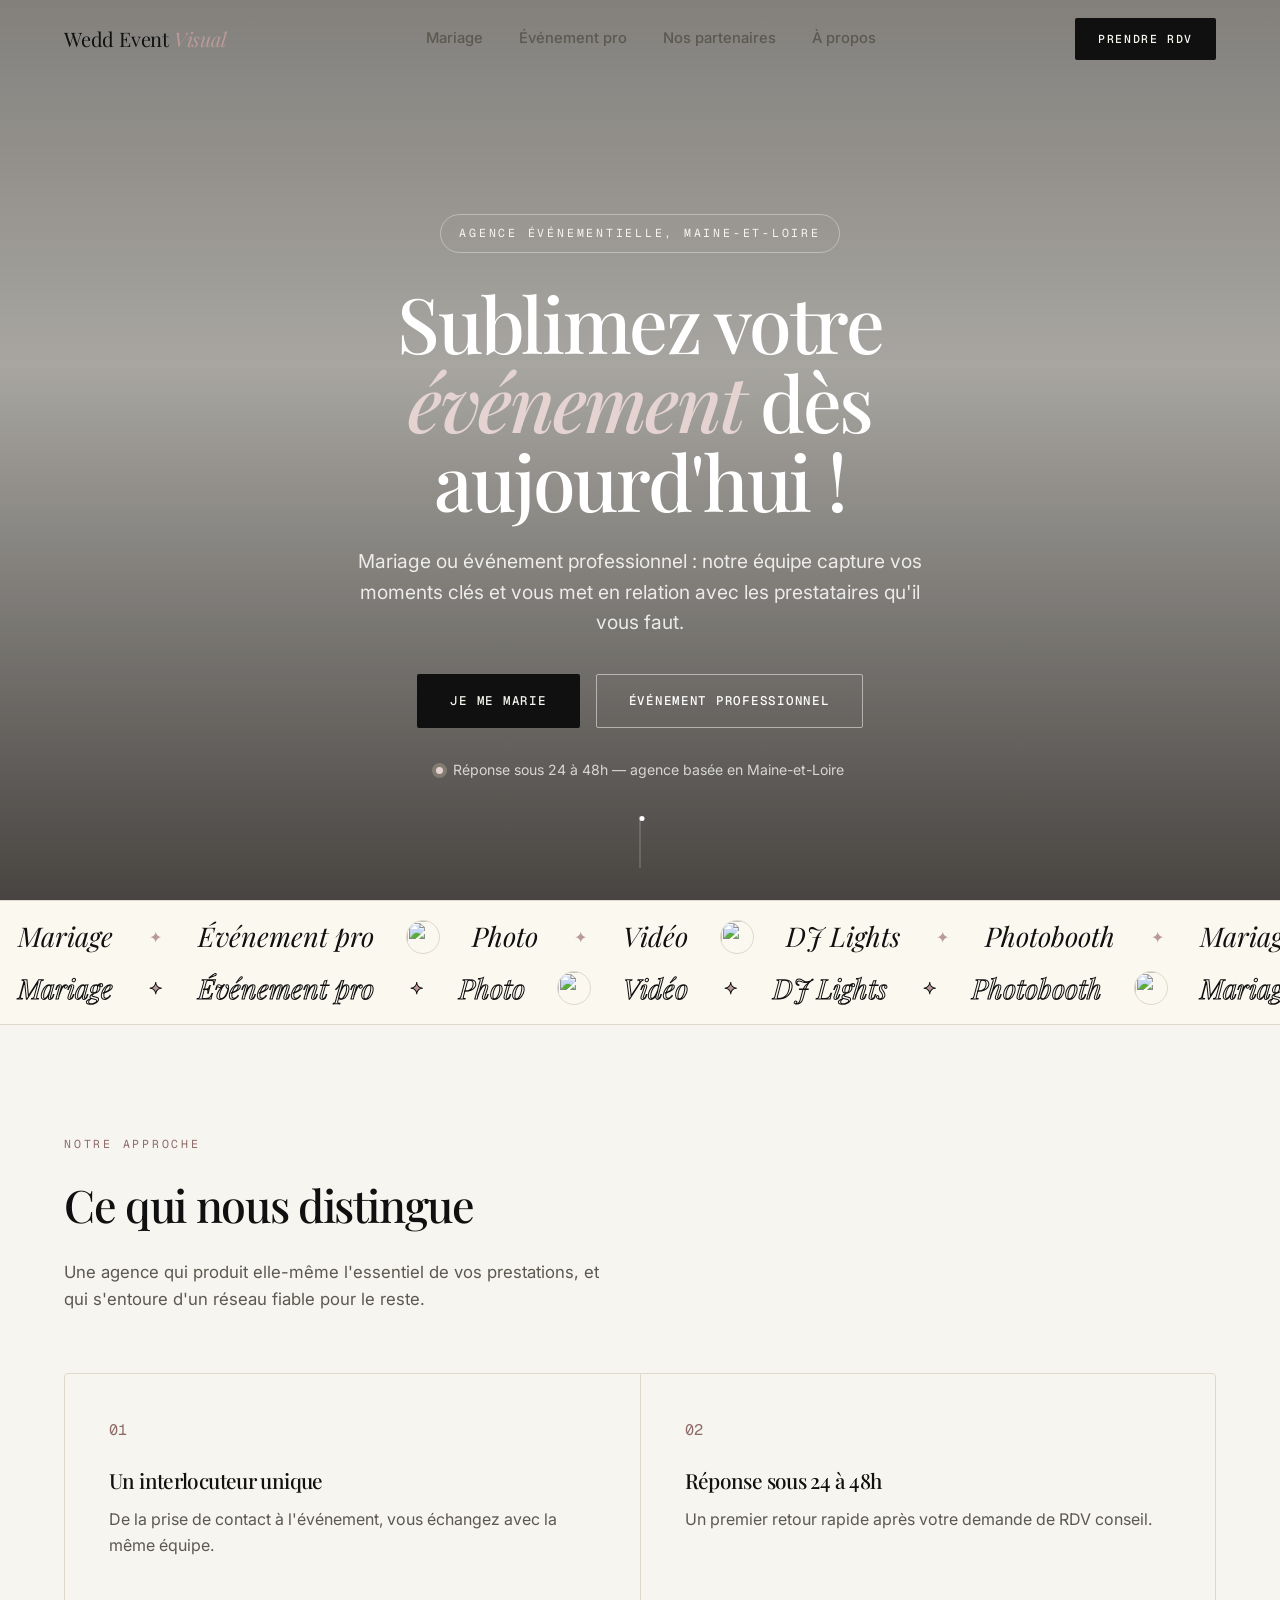
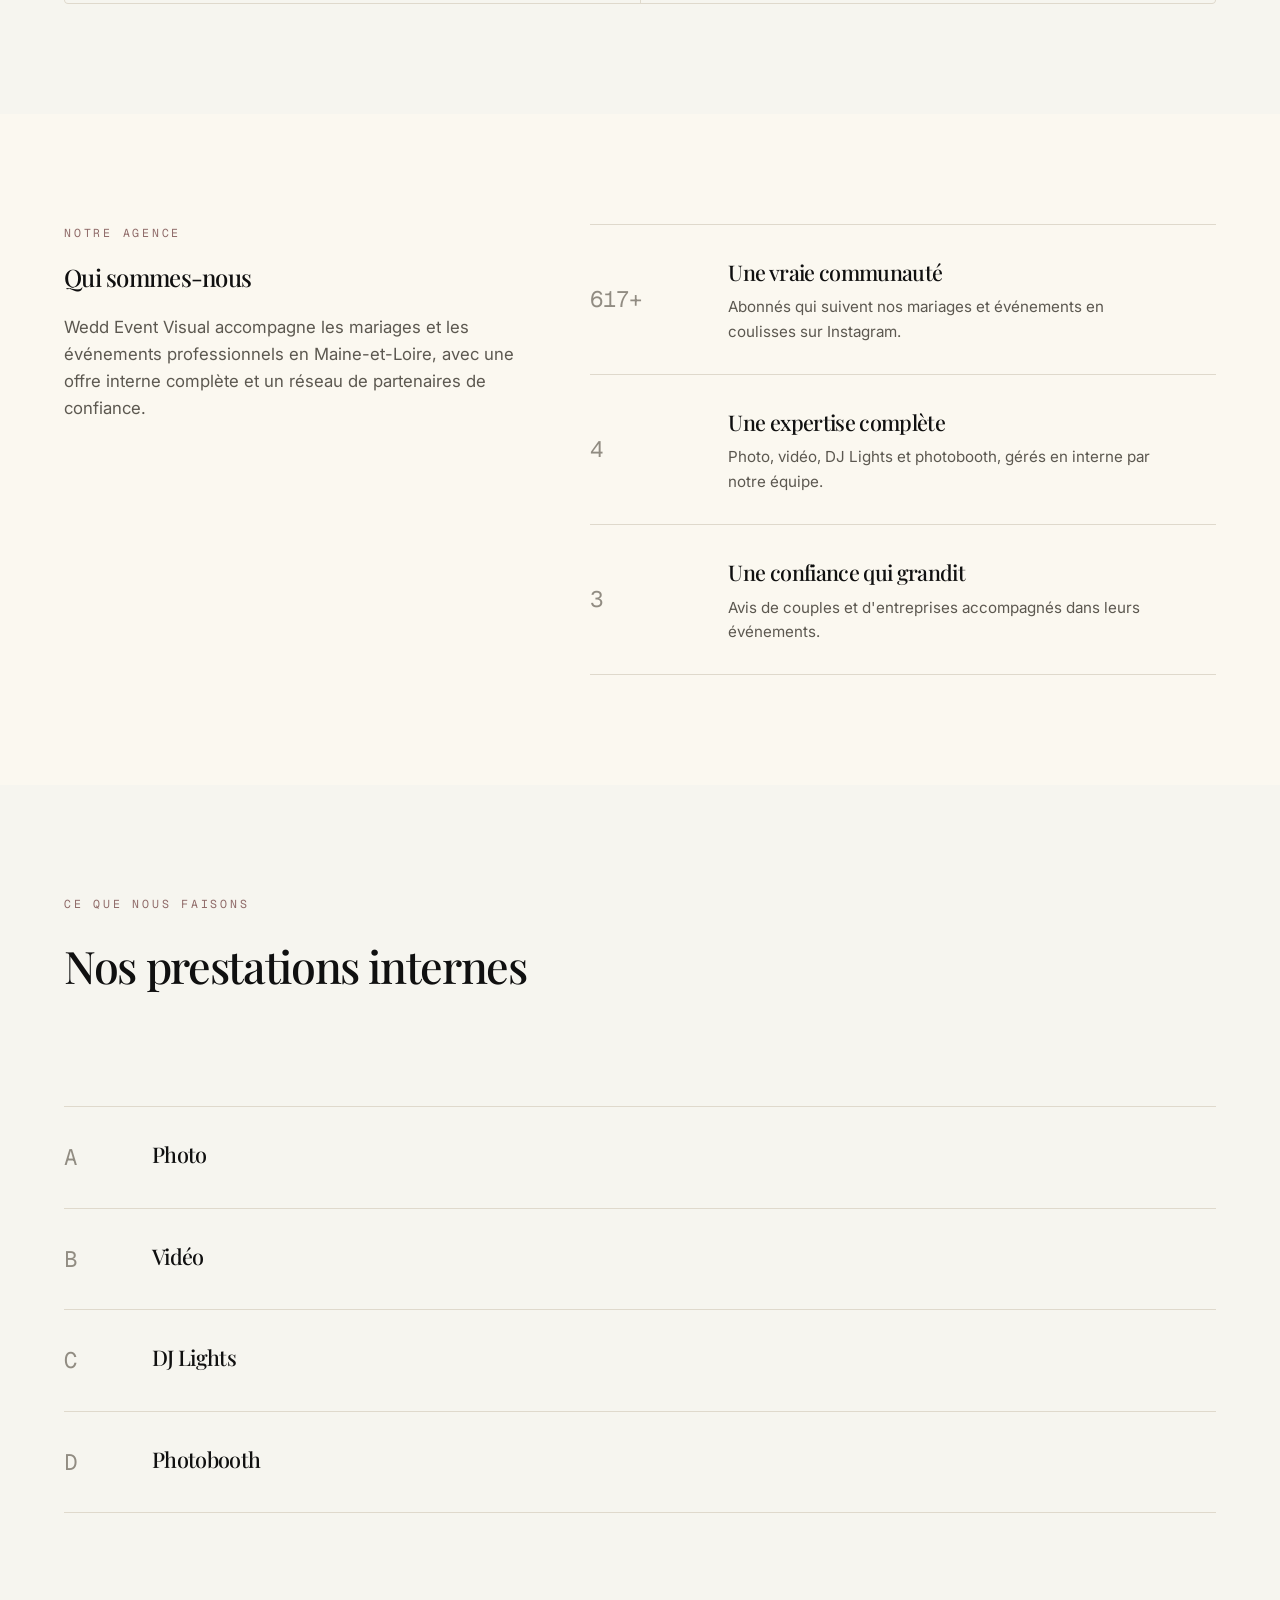
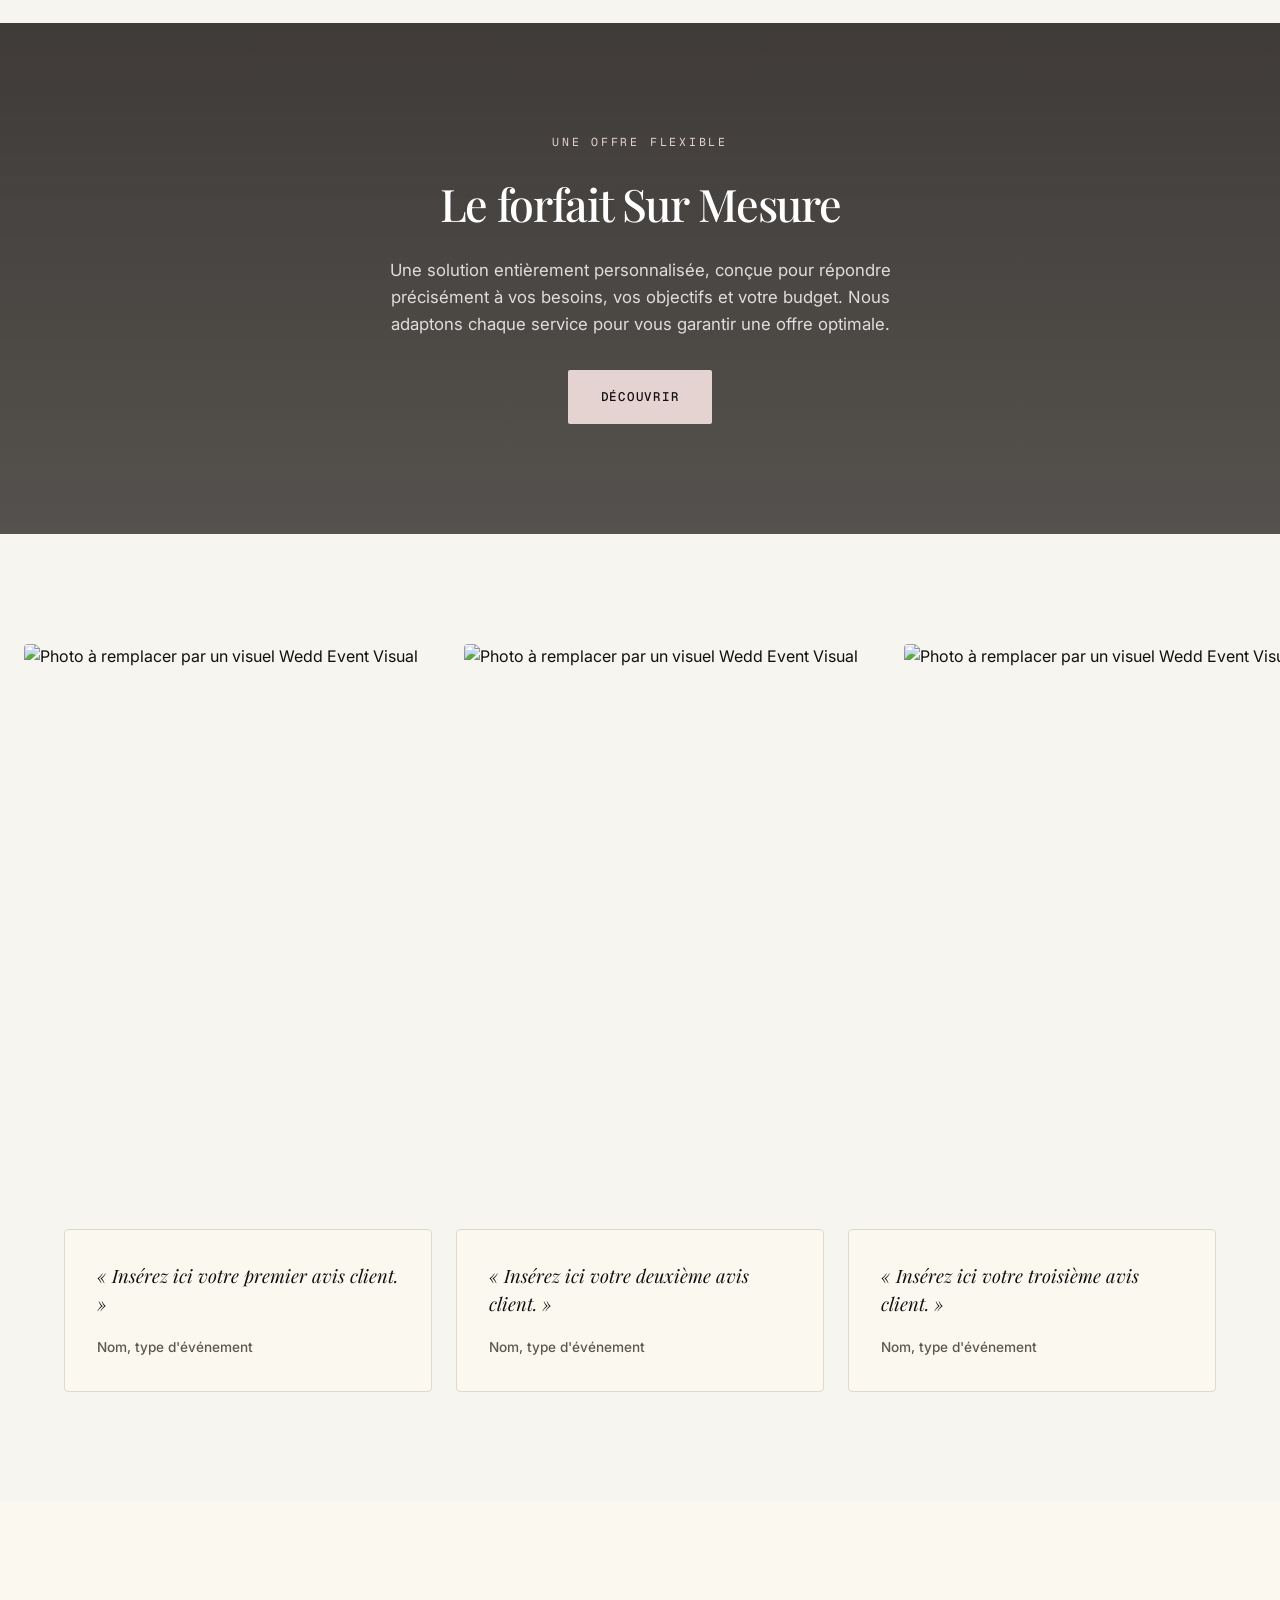
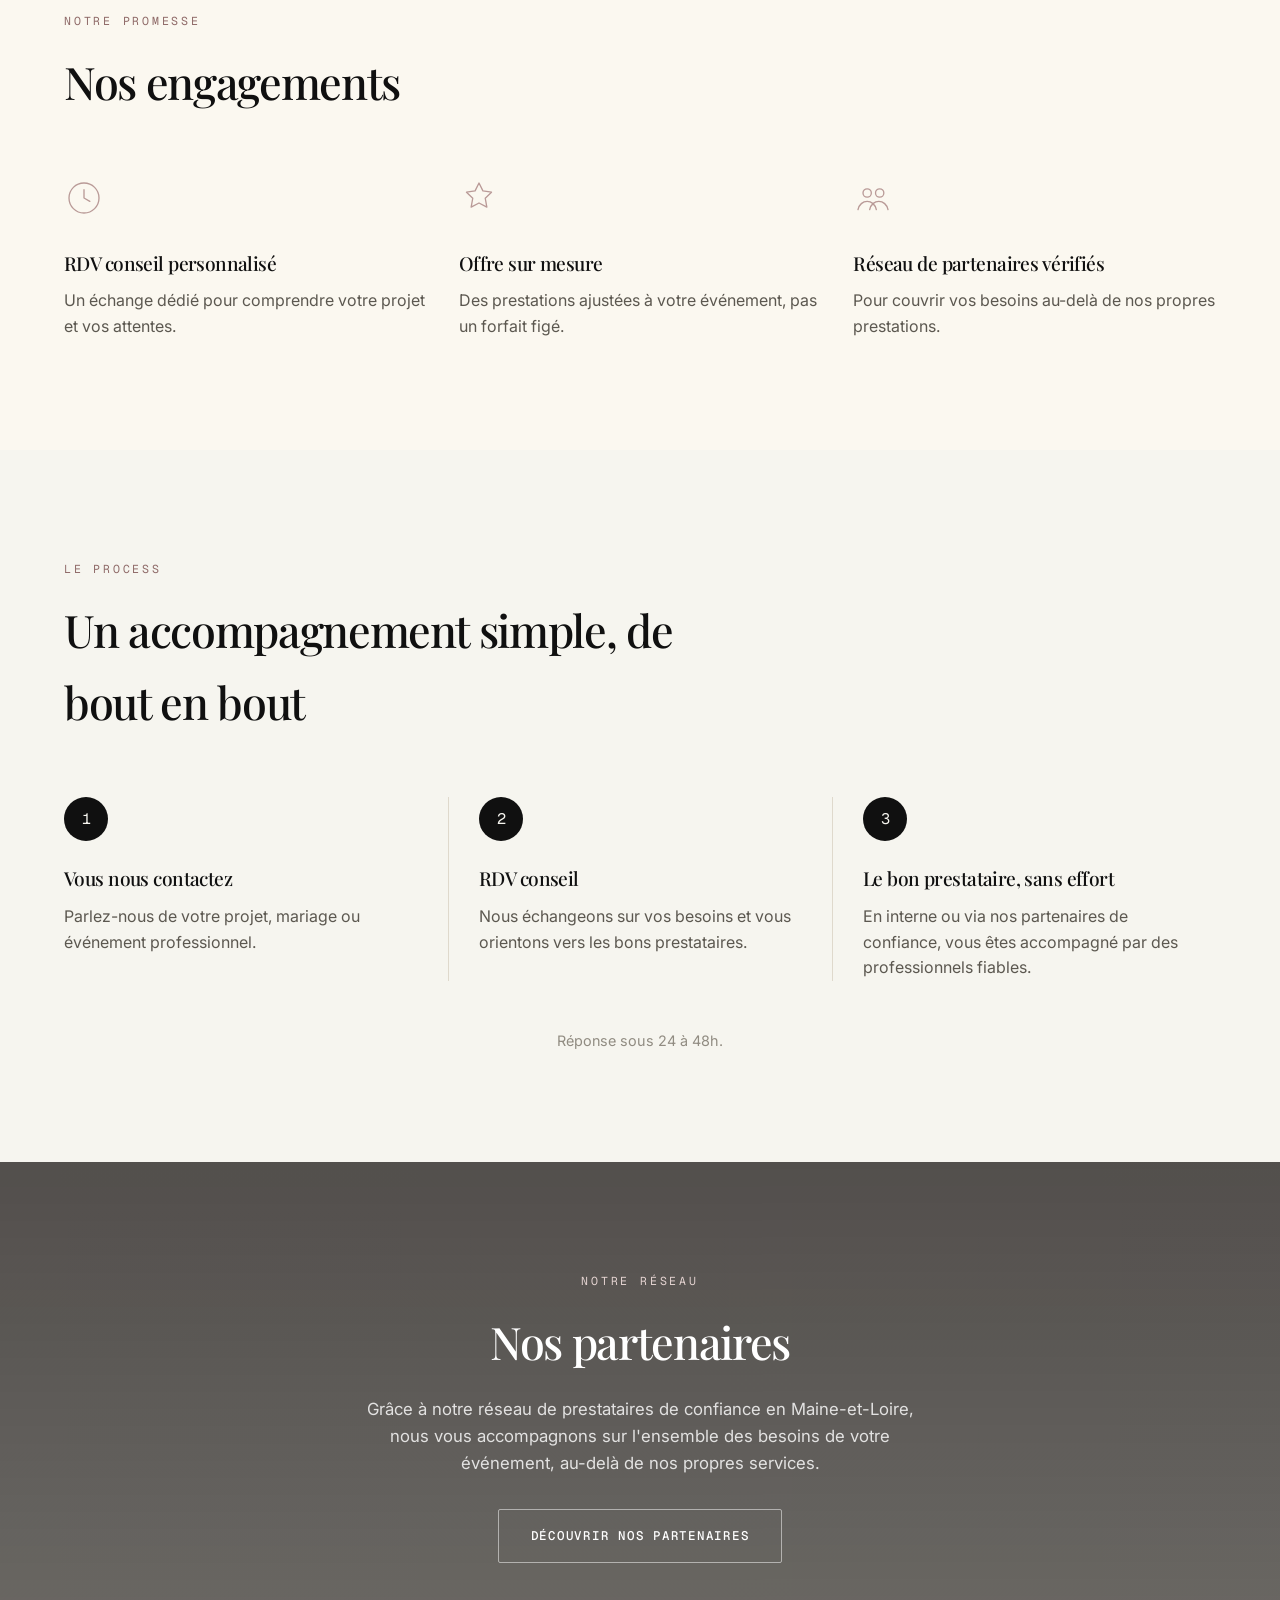
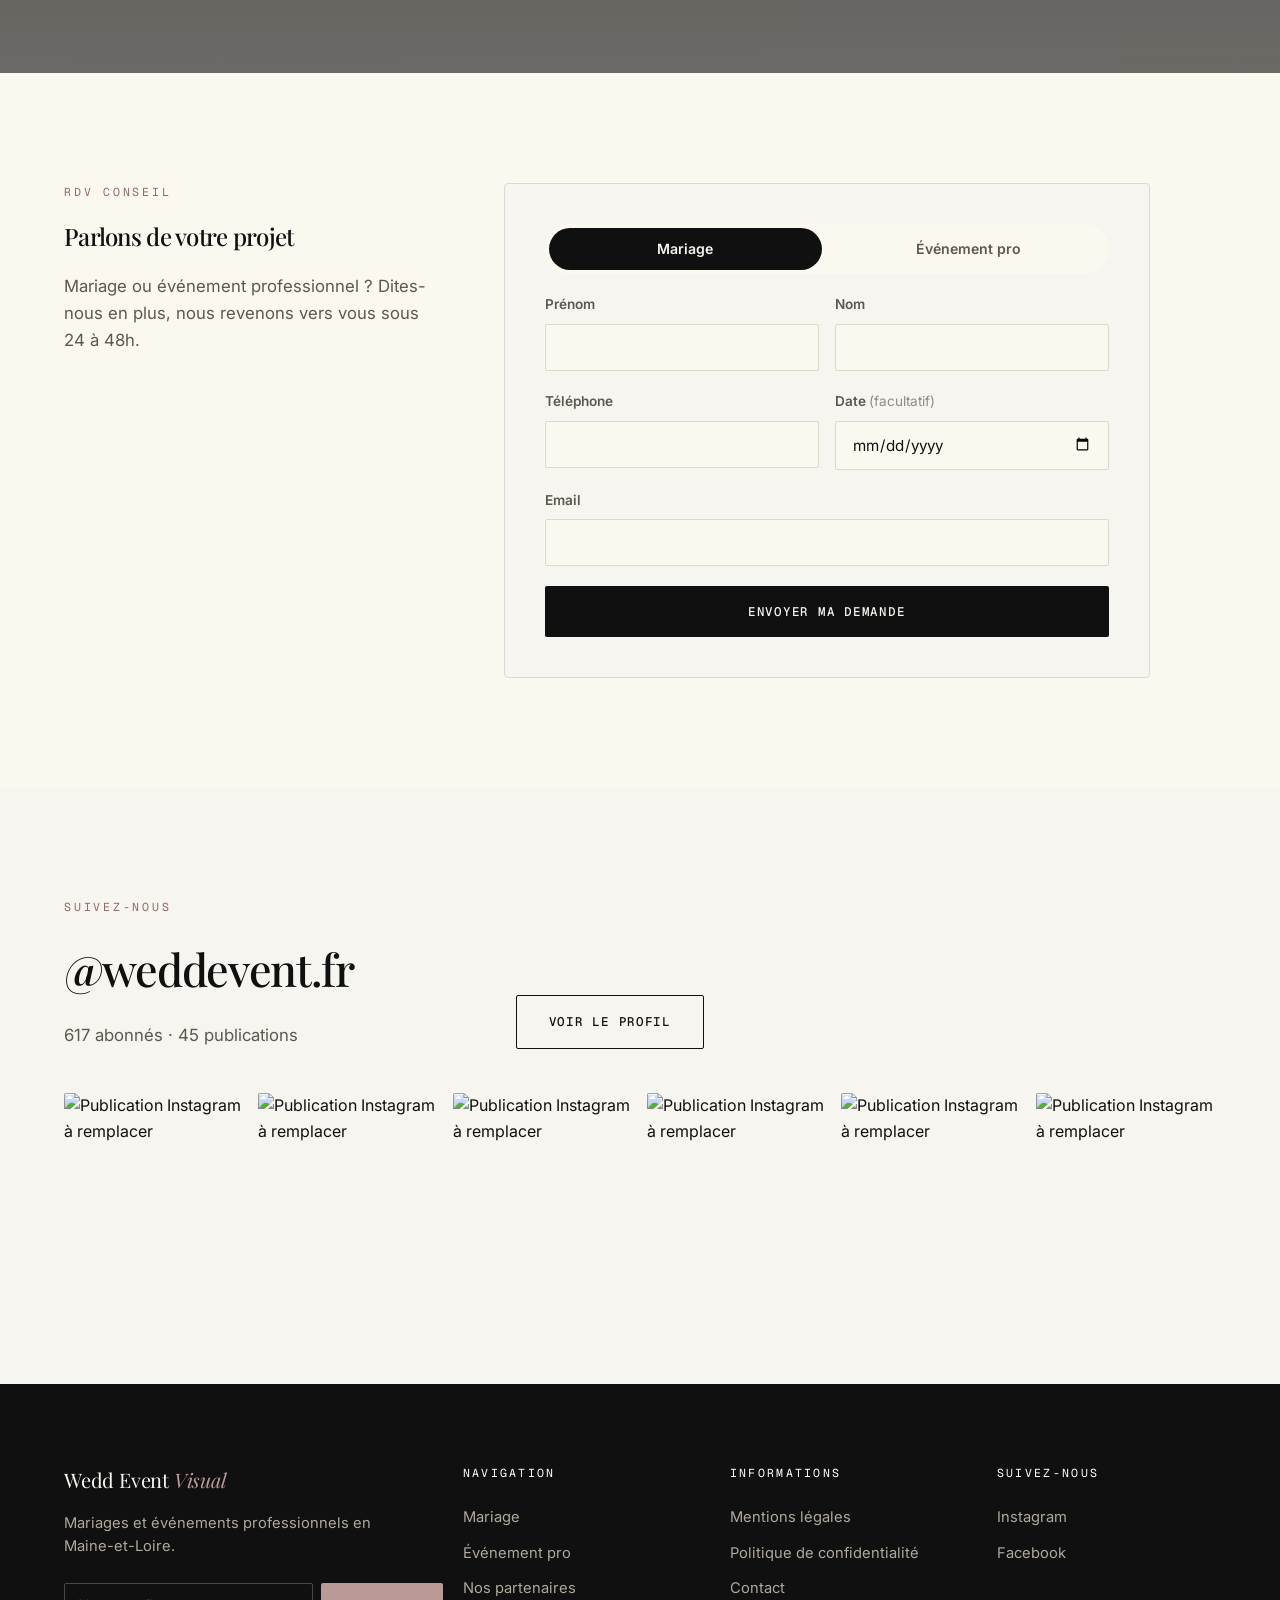
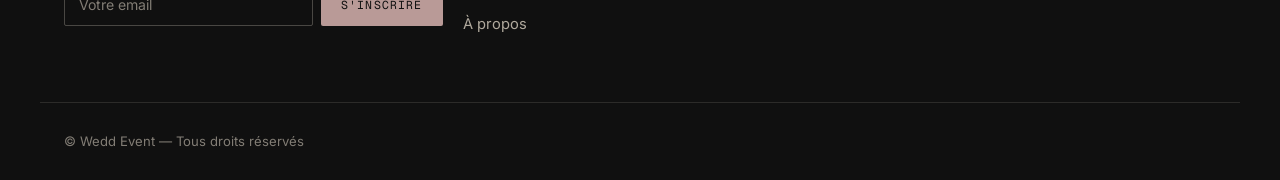
==== index.html @ 6cfb30db "Add homepage with all 14 sections and editorial wedding DA Build the full weddevent.fr homepage from" ====
<!DOCTYPE html>
<html lang="fr">
<head>
<meta charset="UTF-8">
<meta name="viewport" content="width=device-width, initial-scale=1.0">
<title>Wedd Event Visual — Agence événementielle en Maine-et-Loire</title>
<meta name="description" content="Wedd Event Visual accompagne vos mariages et événements professionnels en Maine-et-Loire : photo, vidéo, DJ Lights, photobooth et un réseau de partenaires de confiance.">
<link rel="icon" href="data:image/svg+xml,<svg xmlns=%22http://www.w3.org/2000/svg%22 viewBox=%220 0 100 100%22><text y=%22.9em%22 font-size=%2290%22>💍</text></svg>">
<link rel="preconnect" href="https://fonts.googleapis.com">
<link rel="preconnect" href="https://fonts.gstatic.com" crossorigin>
<link href="https://fonts.googleapis.com/css2?family=Playfair+Display:ital,wght@0,400;0,500;0,600;1,400;1,500&family=Geist+Mono:wght@400;500&family=Inter:wght@400;500;600;700&display=swap" rel="stylesheet">
<link rel="stylesheet" href="css/style.css">
</head>
<body>

<a class="skip-link" href="#main">Aller au contenu</a>

<!-- ============ HEADER ============ -->
<header class="site-header" id="site-header">
  <div class="container header-inner">
    <a href="#" class="logo">Wedd&nbsp;Event <span>Visual</span></a>

    <nav class="main-nav" id="main-nav" aria-label="Navigation principale">
      <a href="#prestations">Mariage</a>
      <a href="#forfait">Événement pro</a>
      <a href="#partenaires">Nos partenaires</a>
      <a href="#qui-sommes-nous">À propos</a>
    </nav>

    <div class="header-actions">
      <a href="#contact" class="btn btn-primary btn-sm">Prendre RDV</a>
      <button class="nav-toggle" id="nav-toggle" aria-label="Ouvrir le menu" aria-expanded="false" aria-controls="main-nav">
        <span></span><span></span><span></span>
      </button>
    </div>
  </div>
</header>

<main id="main">

  <!-- ============ HERO ============ -->
  <section class="hero" id="hero">
    <div class="hero-media" id="hero-media" aria-hidden="true">
      <img src="https://images.unsplash.com/photo-1519225421980-715cb0215aed?q=80&w=1920&auto=format&fit=crop" alt="" id="hero-img">
      <div class="hero-scrim"></div>
    </div>

    <div class="container hero-inner">
      <p class="kicker reveal" data-reveal>Agence événementielle, Maine-et-Loire</p>
      <h1 class="hero-title reveal" data-reveal data-reveal-delay="1">
        Sublimez votre <em>événement</em> dès aujourd'hui&nbsp;!
      </h1>
      <p class="hero-text reveal" data-reveal data-reveal-delay="2">
        Mariage ou événement professionnel&nbsp;: notre équipe capture vos moments clés et vous met en relation avec les prestataires qu'il vous faut.
      </p>

      <div class="hero-ctas reveal" data-reveal data-reveal-delay="3">
        <a href="#contact" class="btn btn-primary">Je me marie</a>
        <a href="#contact" class="btn btn-outline btn-light">Événement professionnel</a>
      </div>

      <p class="reassurance reveal" data-reveal data-reveal-delay="4">
        <span class="dot" aria-hidden="true"></span>
        Réponse sous 24 à 48h — agence basée en Maine-et-Loire
      </p>
    </div>

    <div class="hero-scroll" aria-hidden="true"><span></span></div>
  </section>

  <!-- ============ BANDEAU DÉFILANT ============ -->
  <section class="marquee-band" aria-label="Nos domaines d'expertise">
    <div class="marquee-track marquee-track-1">
      <div class="marquee-group">
        <span>Mariage</span><span class="sep">✦</span>
        <span>Événement pro</span><img class="chip" src="https://images.unsplash.com/photo-1519741497674-611481863552?q=60&w=160&auto=format&fit=crop" alt="">
        <span>Photo</span><span class="sep">✦</span>
        <span>Vidéo</span><img class="chip" src="https://images.unsplash.com/photo-1583939003579-730e3918a45a?q=60&w=160&auto=format&fit=crop" alt="">
        <span>DJ Lights</span><span class="sep">✦</span>
        <span>Photobooth</span><span class="sep">✦</span>
      </div>
      <div class="marquee-group" aria-hidden="true">
        <span>Mariage</span><span class="sep">✦</span>
        <span>Événement pro</span><img class="chip" src="https://images.unsplash.com/photo-1519741497674-611481863552?q=60&w=160&auto=format&fit=crop" alt="">
        <span>Photo</span><span class="sep">✦</span>
        <span>Vidéo</span><img class="chip" src="https://images.unsplash.com/photo-1583939003579-730e3918a45a?q=60&w=160&auto=format&fit=crop" alt="">
        <span>DJ Lights</span><span class="sep">✦</span>
        <span>Photobooth</span><span class="sep">✦</span>
      </div>
    </div>
    <div class="marquee-track marquee-track-2">
      <div class="marquee-group marquee-outline">
        <span>Mariage</span><span class="sep">✦</span>
        <span>Événement pro</span><span class="sep">✦</span>
        <span>Photo</span><img class="chip" src="https://images.unsplash.com/photo-1520854221256-17451cc331bf?q=60&w=160&auto=format&fit=crop" alt="">
        <span>Vidéo</span><span class="sep">✦</span>
        <span>DJ Lights</span><span class="sep">✦</span>
        <span>Photobooth</span><img class="chip" src="https://images.unsplash.com/photo-1470225620780-dba8ba36b745?q=60&w=160&auto=format&fit=crop" alt="">
      </div>
      <div class="marquee-group marquee-outline" aria-hidden="true">
        <span>Mariage</span><span class="sep">✦</span>
        <span>Événement pro</span><span class="sep">✦</span>
        <span>Photo</span><img class="chip" src="https://images.unsplash.com/photo-1520854221256-17451cc331bf?q=60&w=160&auto=format&fit=crop" alt="">
        <span>Vidéo</span><span class="sep">✦</span>
        <span>DJ Lights</span><span class="sep">✦</span>
        <span>Photobooth</span><img class="chip" src="https://images.unsplash.com/photo-1470225620780-dba8ba36b745?q=60&w=160&auto=format&fit=crop" alt="">
      </div>
    </div>
  </section>

  <!-- ============ CE QUI NOUS DISTINGUE ============ -->
  <section class="section" id="distingue">
    <div class="container">
      <div class="section-head">
        <p class="eyebrow reveal" data-reveal>Notre approche</p>
        <h2 class="reveal" data-reveal data-reveal-delay="1">Ce qui nous distingue</h2>
        <p class="section-text reveal" data-reveal data-reveal-delay="2">
          Une agence qui produit elle-même l'essentiel de vos prestations, et qui s'entoure d'un réseau fiable pour le reste.
        </p>
      </div>

      <div class="feature-grid">
        <article class="feature-card reveal" data-reveal>
          <span class="feature-index">01</span>
          <h3>Un interlocuteur unique</h3>
          <p>De la prise de contact à l'événement, vous échangez avec la même équipe.</p>
        </article>
        <article class="feature-card reveal" data-reveal data-reveal-delay="1">
          <span class="feature-index">02</span>
          <h3>Réponse sous 24 à 48h</h3>
          <p>Un premier retour rapide après votre demande de RDV conseil.</p>
        </article>
      </div>
    </div>
  </section>

  <!-- ============ QUI SOMMES-NOUS ============ -->
  <section class="section section-alt" id="qui-sommes-nous">
    <div class="container split">
      <div class="split-text">
        <p class="eyebrow reveal" data-reveal>Notre agence</p>
        <h2 class="reveal" data-reveal data-reveal-delay="1">Qui sommes-nous</h2>
        <p class="section-text reveal" data-reveal data-reveal-delay="2">
          Wedd Event Visual accompagne les mariages et les événements professionnels en Maine-et-Loire, avec une offre interne complète et un réseau de partenaires de confiance.
        </p>
      </div>

      <div class="index-grid reveal" data-reveal data-reveal-delay="2">
        <div class="index-row" data-preview-img="https://images.unsplash.com/photo-1594736797933-d0501ba2fe65?q=70&w=900&auto=format&fit=crop">
          <span class="index-number" data-count="617" data-suffix="+">0</span>
          <div class="index-body">
            <h3>Une vraie communauté</h3>
            <p>Abonnés qui suivent nos mariages et événements en coulisses sur Instagram.</p>
          </div>
          <span class="index-arrow" aria-hidden="true">↗</span>
        </div>
        <div class="index-row" data-preview-img="https://images.unsplash.com/photo-1583939003579-730e3918a45a?q=70&w=900&auto=format&fit=crop">
          <span class="index-number" data-count="4">0</span>
          <div class="index-body">
            <h3>Une expertise complète</h3>
            <p>Photo, vidéo, DJ Lights et photobooth, gérés en interne par notre équipe.</p>
          </div>
          <span class="index-arrow" aria-hidden="true">↗</span>
        </div>
        <div class="index-row" data-preview-img="https://images.unsplash.com/photo-1511285560929-80b456fea0bc?q=70&w=900&auto=format&fit=crop">
          <span class="index-number" data-count="3">0</span>
          <div class="index-body">
            <h3>Une confiance qui grandit</h3>
            <p>Avis de couples et d'entreprises accompagnés dans leurs événements.</p>
          </div>
          <span class="index-arrow" aria-hidden="true">↗</span>
        </div>
      </div>
    </div>
  </section>

  <!-- ============ NOS PRESTATIONS INTERNES ============ -->
  <section class="section" id="prestations">
    <div class="container">
      <div class="section-head">
        <p class="eyebrow reveal" data-reveal>Ce que nous faisons</p>
        <h2 class="reveal" data-reveal data-reveal-delay="1">Nos prestations internes</h2>
        <p class="section-text reveal" data-reveal data-reveal-delay="2">
          Une équipe, un interlocuteur, un résultat à la hauteur de vos attentes.
        </p>
      </div>

      <div class="index-grid service-index reveal" data-reveal>
        <div class="index-row" data-preview-img="https://images.unsplash.com/photo-1519741497674-611481863552?q=70&w=900&auto=format&fit=crop">
          <span class="index-number index-letter">A</span>
          <div class="index-body">
            <h3>Photo</h3>
          </div>
          <span class="index-arrow" aria-hidden="true">↗</span>
        </div>
        <div class="index-row" data-preview-img="https://images.unsplash.com/photo-1470225620780-dba8ba36b745?q=70&w=900&auto=format&fit=crop">
          <span class="index-number index-letter">B</span>
          <div class="index-body">
            <h3>Vidéo</h3>
          </div>
          <span class="index-arrow" aria-hidden="true">↗</span>
        </div>
        <div class="index-row" data-preview-img="https://images.unsplash.com/photo-1606216794074-735e91aa2c92?q=70&w=900&auto=format&fit=crop">
          <span class="index-number index-letter">C</span>
          <div class="index-body">
            <h3>DJ Lights</h3>
          </div>
          <span class="index-arrow" aria-hidden="true">↗</span>
        </div>
        <div class="index-row" data-preview-img="https://images.unsplash.com/photo-1520854221256-17451cc331bf?q=70&w=900&auto=format&fit=crop">
          <span class="index-number index-letter">D</span>
          <div class="index-body">
            <h3>Photobooth</h3>
          </div>
          <span class="index-arrow" aria-hidden="true">↗</span>
        </div>
      </div>
    </div>
  </section>

  <!-- ============ FORFAIT SUR MESURE ============ -->
  <section class="section forfait-band" id="forfait">
    <div class="forfait-media bend" data-bend aria-hidden="true">
      <img src="https://images.unsplash.com/photo-1465495976277-4387d4b0b4c6?q=80&w=1920&auto=format&fit=crop" alt="">
    </div>
    <div class="container forfait-inner">
      <p class="eyebrow eyebrow-light reveal" data-reveal>Une offre flexible</p>
      <h2 class="reveal" data-reveal data-reveal-delay="1">Le forfait Sur&nbsp;Mesure</h2>
      <p class="section-text light reveal" data-reveal data-reveal-delay="2">
        Une solution entièrement personnalisée, conçue pour répondre précisément à vos besoins, vos objectifs et votre budget. Nous adaptons chaque service pour vous garantir une offre optimale.
      </p>
      <a href="#contact" class="btn btn-primary btn-inverse reveal" data-reveal data-reveal-delay="3">Découvrir</a>
    </div>
  </section>

  <!-- ============ PREUVE SOCIALE ============ -->
  <section class="section" id="preuve-sociale">
    <div class="gallery-filmstrip reveal" data-reveal>
      <figure class="gallery-item">
        <img src="https://images.unsplash.com/photo-1511285560929-80b456fea0bc?q=80&w=1200&auto=format&fit=crop" alt="Photo à remplacer par un visuel Wedd Event Visual">
      </figure>
      <figure class="gallery-item">
        <img src="https://images.unsplash.com/photo-1520854221256-17451cc331bf?q=80&w=1200&auto=format&fit=crop" alt="Photo à remplacer par un visuel Wedd Event Visual">
      </figure>
      <figure class="gallery-item">
        <img src="https://images.unsplash.com/photo-1470225620780-dba8ba36b745?q=80&w=1200&auto=format&fit=crop" alt="Photo à remplacer par un visuel Wedd Event Visual">
      </figure>
    </div>
    <div class="container">
      <div class="testimonials">
        <blockquote class="testimonial-card reveal" data-reveal>
          <p>« Insérez ici votre premier avis client. »</p>
          <footer>Nom, type d'événement</footer>
        </blockquote>
        <blockquote class="testimonial-card reveal" data-reveal data-reveal-delay="1">
          <p>« Insérez ici votre deuxième avis client. »</p>
          <footer>Nom, type d'événement</footer>
        </blockquote>
        <blockquote class="testimonial-card reveal" data-reveal data-reveal-delay="2">
          <p>« Insérez ici votre troisième avis client. »</p>
          <footer>Nom, type d'événement</footer>
        </blockquote>
      </div>
    </div>
  </section>

  <!-- ============ NOS ENGAGEMENTS ============ -->
  <section class="section section-alt" id="engagements">
    <div class="container">
      <div class="section-head">
        <p class="eyebrow reveal" data-reveal>Notre promesse</p>
        <h2 class="reveal" data-reveal data-reveal-delay="1">Nos engagements</h2>
      </div>

      <div class="engagement-grid">
        <article class="engagement-card reveal" data-reveal>
          <svg viewBox="0 0 48 48" fill="none" aria-hidden="true"><circle cx="24" cy="24" r="18" stroke="currentColor" stroke-width="1.6"/><path d="M24 14v10l7 4" stroke="currentColor" stroke-width="1.6" stroke-linecap="round" stroke-linejoin="round"/></svg>
          <h3>RDV conseil personnalisé</h3>
          <p>Un échange dédié pour comprendre votre projet et vos attentes.</p>
        </article>
        <article class="engagement-card reveal" data-reveal data-reveal-delay="1">
          <svg viewBox="0 0 48 48" fill="none" aria-hidden="true"><path d="M24 6l4.7 9.5L39 17l-7.5 7.3L33.4 35 24 30l-9.4 5 1.9-10.7L9 17l10.3-1.5L24 6Z" stroke="currentColor" stroke-width="1.6" stroke-linejoin="round"/></svg>
          <h3>Offre sur mesure</h3>
          <p>Des prestations ajustées à votre événement, pas un forfait figé.</p>
        </article>
        <article class="engagement-card reveal" data-reveal data-reveal-delay="2">
          <svg viewBox="0 0 48 48" fill="none" aria-hidden="true"><circle cx="17" cy="18" r="5" stroke="currentColor" stroke-width="1.6"/><circle cx="32" cy="18" r="5" stroke="currentColor" stroke-width="1.6"/><path d="M6 38c1-6 6-10 11-10s10 4 11 10M20 38c1-6 6-10 11-10s10 4 11 10" stroke="currentColor" stroke-width="1.6" stroke-linecap="round"/></svg>
          <h3>Réseau de partenaires vérifiés</h3>
          <p>Pour couvrir vos besoins au-delà de nos propres prestations.</p>
        </article>
      </div>
    </div>
  </section>

  <!-- ============ COMMENT ÇA MARCHE ============ -->
  <section class="section" id="comment-ca-marche">
    <div class="container">
      <div class="section-head">
        <p class="eyebrow reveal" data-reveal>Le process</p>
        <h2 class="reveal" data-reveal data-reveal-delay="1">Un accompagnement simple, de bout en bout</h2>
      </div>

      <ol class="steps">
        <li class="step reveal" data-reveal>
          <span class="step-number">1</span>
          <h3>Vous nous contactez</h3>
          <p>Parlez-nous de votre projet, mariage ou événement professionnel.</p>
        </li>
        <li class="step reveal" data-reveal data-reveal-delay="1">
          <span class="step-number">2</span>
          <h3>RDV conseil</h3>
          <p>Nous échangeons sur vos besoins et vous orientons vers les bons prestataires.</p>
        </li>
        <li class="step reveal" data-reveal data-reveal-delay="2">
          <span class="step-number">3</span>
          <h3>Le bon prestataire, sans effort</h3>
          <p>En interne ou via nos partenaires de confiance, vous êtes accompagné par des professionnels fiables.</p>
        </li>
      </ol>

      <p class="steps-mention reveal" data-reveal data-reveal-delay="3">Réponse sous 24 à 48h.</p>
    </div>
  </section>

  <!-- ============ NOS PARTENAIRES ============ -->
  <section class="section partners-band" id="partenaires">
    <div class="partners-media bend" data-bend aria-hidden="true">
      <img src="https://images.unsplash.com/photo-1606216794074-735e91aa2c92?q=80&w=1920&auto=format&fit=crop" alt="">
    </div>
    <div class="container partners-inner">
      <p class="eyebrow eyebrow-light reveal" data-reveal>Notre réseau</p>
      <h2 class="reveal" data-reveal data-reveal-delay="1">Nos partenaires</h2>
      <p class="section-text light reveal" data-reveal data-reveal-delay="2">
        Grâce à notre réseau de prestataires de confiance en Maine-et-Loire, nous vous accompagnons sur l'ensemble des besoins de votre événement, au-delà de nos propres services.
      </p>
      <a href="#contact" class="btn btn-outline btn-light reveal" data-reveal data-reveal-delay="3">Découvrir nos partenaires</a>
    </div>
  </section>

  <!-- ============ RDV CONSEIL / CONTACT ============ -->
  <section class="section section-alt" id="contact">
    <div class="container split split-form">
      <div class="split-text">
        <p class="eyebrow reveal" data-reveal>RDV conseil</p>
        <h2 class="reveal" data-reveal data-reveal-delay="1">Parlons de votre projet</h2>
        <p class="section-text reveal" data-reveal data-reveal-delay="2">
          Mariage ou événement professionnel&nbsp;? Dites-nous en plus, nous revenons vers vous sous 24 à 48h.
        </p>
      </div>

      <form class="contact-form reveal" data-reveal data-reveal-delay="2" id="contact-form">
        <div class="form-choice" role="radiogroup" aria-label="Type de projet">
          <input type="radio" id="type-mariage" name="type" value="Mariage" checked>
          <label for="type-mariage">Mariage</label>
          <input type="radio" id="type-pro" name="type" value="Événement pro">
          <label for="type-pro">Événement pro</label>
        </div>

        <div class="form-row">
          <div class="form-field">
            <label for="prenom">Prénom</label>
            <input type="text" id="prenom" name="prenom" required autocomplete="given-name">
          </div>
          <div class="form-field">
            <label for="nom">Nom</label>
            <input type="text" id="nom" name="nom" required autocomplete="family-name">
          </div>
        </div>

        <div class="form-row">
          <div class="form-field">
            <label for="telephone">Téléphone</label>
            <input type="tel" id="telephone" name="telephone" required autocomplete="tel">
          </div>
          <div class="form-field">
            <label for="date">Date <span>(facultatif)</span></label>
            <input type="date" id="date" name="date">
          </div>
        </div>

        <div class="form-field">
          <label for="email">Email</label>
          <input type="email" id="email" name="email" required autocomplete="email">
        </div>

        <button type="submit" class="btn btn-primary btn-block">Envoyer ma demande</button>
        <p class="form-success" id="form-success" role="status">Merci&nbsp;! Votre demande a bien été envoyée, nous revenons vers vous sous 24 à 48h.</p>
      </form>
    </div>
  </section>

  <!-- ============ INSTAGRAM ============ -->
  <section class="section" id="instagram">
    <div class="container">
      <div class="section-head instagram-head">
        <div>
          <p class="eyebrow reveal" data-reveal>Suivez-nous</p>
          <h2 class="reveal" data-reveal data-reveal-delay="1">@weddevent.fr</h2>
          <p class="section-text reveal" data-reveal data-reveal-delay="2">617 abonnés · 45 publications</p>
        </div>
        <a href="#" class="btn btn-outline reveal" data-reveal data-reveal-delay="2" target="_blank" rel="noopener">Voir le profil</a>
      </div>

      <div class="instagram-grid reveal" data-reveal>
        <a class="instagram-item" href="#" target="_blank" rel="noopener"><img src="https://images.unsplash.com/photo-1519741497674-611481863552?q=80&w=800&auto=format&fit=crop" alt="Publication Instagram à remplacer"></a>
        <a class="instagram-item" href="#" target="_blank" rel="noopener"><img src="https://images.unsplash.com/photo-1583939003579-730e3918a45a?q=80&w=800&auto=format&fit=crop" alt="Publication Instagram à remplacer"></a>
        <a class="instagram-item" href="#" target="_blank" rel="noopener"><img src="https://images.unsplash.com/photo-1465495976277-4387d4b0b4c6?q=80&w=800&auto=format&fit=crop" alt="Publication Instagram à remplacer"></a>
        <a class="instagram-item" href="#" target="_blank" rel="noopener"><img src="https://images.unsplash.com/photo-1594736797933-d0501ba2fe65?q=80&w=800&auto=format&fit=crop" alt="Publication Instagram à remplacer"></a>
        <a class="instagram-item" href="#" target="_blank" rel="noopener"><img src="https://images.unsplash.com/photo-1511285560929-80b456fea0bc?q=80&w=800&auto=format&fit=crop" alt="Publication Instagram à remplacer"></a>
        <a class="instagram-item" href="#" target="_blank" rel="noopener"><img src="https://images.unsplash.com/photo-1520854221256-17451cc331bf?q=80&w=800&auto=format&fit=crop" alt="Publication Instagram à remplacer"></a>
      </div>
    </div>
  </section>

</main>

<!-- ============ FOOTER ============ -->
<footer class="site-footer">
  <div class="container footer-top">
    <div class="footer-brand">
      <a href="#" class="logo logo-light">Wedd&nbsp;Event <span>Visual</span></a>
      <p>Mariages et événements professionnels en Maine-et-Loire.</p>

      <form class="newsletter-form" id="newsletter-form">
        <label for="newsletter-email" class="sr-only">Votre email</label>
        <input type="email" id="newsletter-email" placeholder="Votre email" required>
        <button type="submit" aria-label="S'inscrire à la newsletter">S'inscrire</button>
      </form>
    </div>

    <div class="footer-col">
      <h4>Navigation</h4>
      <a href="#prestations">Mariage</a>
      <a href="#forfait">Événement pro</a>
      <a href="#partenaires">Nos partenaires</a>
      <a href="#qui-sommes-nous">À propos</a>
    </div>

    <div class="footer-col">
      <h4>Informations</h4>
      <a href="#">Mentions légales</a>
      <a href="#">Politique de confidentialité</a>
      <a href="#contact">Contact</a>
    </div>

    <div class="footer-col">
      <h4>Suivez-nous</h4>
      <a href="#" target="_blank" rel="noopener">Instagram</a>
      <a href="#" target="_blank" rel="noopener">Facebook</a>
    </div>
  </div>

  <div class="container footer-bottom">
    <p>© Wedd Event — Tous droits réservés</p>
  </div>
</footer>

<div class="cursor-dot" id="cursor-dot" aria-hidden="true"></div>
<div class="preview-panel" id="preview-panel" aria-hidden="true"><img id="preview-panel-img" src="" alt=""></div>

<script src="js/main.js"></script>
</body>
</html>
---- css/style.css ----
/* ==========================================================================
   Wedd Event Visual — design tokens
   ========================================================================== */
:root{
  --bg:#f6f5ef;
  --bg-alt:#fbf8f0;
  --ink:#101010;
  --ink-soft:#5c5850;
  --ink-faint:#918c82;
  --accent:#b99a97;
  --accent-dark:#8f6a68;
  --accent-soft:#e4d3d1;
  --line:#dfd9cc;
  --dark:#101010;
  --dark-alt:#191919;
  --cream-on-dark:#f6f5ef;

  --font-display: 'Playfair Display', 'Iowan Old Style', Georgia, serif;
  --font-mono: 'Geist Mono', 'SF Mono', ui-monospace, monospace;
  --font-body: 'Inter', -apple-system, BlinkMacSystemFont, sans-serif;

  --container: 1200px;
  --radius: 4px;
  --radius-sm: 2px;

  --ease: cubic-bezier(.16,.8,.24,1);
}

*, *::before, *::after{ box-sizing:border-box; }
html{ scroll-behavior:smooth; }
body{
  margin:0;
  background:var(--bg);
  color:var(--ink);
  font-family:var(--font-body);
  font-size:16px;
  line-height:1.6;
  -webkit-font-smoothing:antialiased;
}
img{ max-width:100%; display:block; }
a{ color:inherit; text-decoration:none; }
ul, ol{ margin:0; padding:0; list-style:none; }
h1,h2,h3,h4{ font-family:var(--font-display); font-weight:500; margin:0; letter-spacing:-0.03em; }
p{ margin:0; }
button, input{ font-family:inherit; }

.container{ max-width:var(--container); margin-inline:auto; padding-inline:24px; }

.skip-link{
  position:absolute; left:-9999px; top:0; background:var(--ink); color:#fff;
  padding:12px 18px; z-index:999; border-radius:0 0 8px 0;
}
.skip-link:focus{ left:0; }

.sr-only{
  position:absolute; width:1px; height:1px; overflow:hidden;
  clip:rect(0 0 0 0); white-space:nowrap;
}

/* ==========================================================================
   Buttons
   ========================================================================== */
.btn{
  display:inline-flex; align-items:center; justify-content:center; gap:10px;
  padding:16px 32px;
  border-radius:var(--radius-sm);
  font-family:var(--font-mono);
  font-size:0.78rem; font-weight:500;
  text-transform:uppercase; letter-spacing:0.14em;
  border:1px solid transparent;
  cursor:pointer;
  transition:transform .35s var(--ease), background .3s ease, color .3s ease, border-color .3s ease;
  white-space:nowrap;
}
.btn:hover{ transform:translateY(-2px); }
.btn-primary{ background:var(--ink); color:var(--bg); }
.btn-primary:hover{ background:var(--accent-dark); }
.btn-inverse{ background:var(--accent-soft); color:var(--ink); }
.btn-inverse:hover{ background:var(--cream-on-dark); }
.btn-outline{ background:transparent; color:var(--ink); border-color:var(--ink); }
.btn-outline:hover{ background:var(--ink); color:var(--bg); }
.btn-light{ color:#fff; border-color:rgba(255,255,255,.5); }
.btn-light:hover{ border-color:#fff; background:rgba(255,255,255,.08); }
.btn-sm{ padding:11px 22px; font-size:0.72rem; }
.btn-block{ width:100%; }

/* ==========================================================================
   Header
   ========================================================================== */
.site-header{
  position:fixed; inset-inline:0; top:0; z-index:100;
  padding-block:18px;
  transition:background .4s ease, padding .4s ease, box-shadow .4s ease, border-color .4s ease;
  border-bottom:1px solid transparent;
}
.site-header.is-scrolled{
  background:rgba(248,244,238,.86);
  backdrop-filter:blur(14px);
  -webkit-backdrop-filter:blur(14px);
  padding-block:12px;
  border-color:var(--line);
}
.header-inner{ display:flex; align-items:center; justify-content:space-between; gap:24px; flex-wrap:nowrap; }

.logo{ font-family:var(--font-display); font-size:1.25rem; letter-spacing:-0.01em; white-space:nowrap; }
.logo span{ color:var(--accent); font-style:italic; }
.logo-light{ color:var(--cream-on-dark); }

.main-nav{ display:flex; gap:36px; }
.main-nav a{
  font-size:0.92rem; font-weight:500; color:var(--ink-soft);
  position:relative; padding-block:4px;
  transition:color .25s ease;
}
.main-nav a::after{
  content:''; position:absolute; left:0; right:100%; bottom:0; height:1px;
  background:var(--ink); transition:right .3s var(--ease);
}
.main-nav a:hover{ color:var(--ink); }
.main-nav a:hover::after{ right:0; }

.header-actions{ display:flex; align-items:center; gap:18px; }
.nav-toggle{
  display:none; flex-direction:column; justify-content:center; gap:5px;
  width:38px; height:38px; background:none; border:none; cursor:pointer;
}
.nav-toggle span{ width:100%; height:1.5px; background:var(--ink); transition:transform .3s ease, opacity .3s ease; }

/* ==========================================================================
   Hero
   ========================================================================== */
.hero{
  position:relative;
  min-height:100vh;
  display:flex; flex-direction:column; align-items:center; justify-content:center;
  text-align:center;
  overflow:hidden;
  padding-top:96px;
}
.hero-media{ position:absolute; inset:-8% 0 0; z-index:0; overflow:hidden; will-change:transform; }
.hero-media img{
  width:100%; height:100%; object-fit:cover;
  transform:scale(1.14);
  animation:heroZoomIn 2.4s var(--ease) forwards;
}
@keyframes heroZoomIn{
  from{ transform:scale(1.14); }
  to{ transform:scale(1.03); }
}
.hero-scrim{
  position:absolute; inset:0;
  background:linear-gradient(180deg, rgba(22,18,16,.55) 0%, rgba(22,18,16,.35) 45%, rgba(22,18,16,.78) 100%);
}
.hero-inner{ position:relative; z-index:1; max-width:820px; color:#fff; }

.kicker{
  display:inline-block; font-family:var(--font-mono); font-size:0.72rem; font-weight:400; letter-spacing:.24em;
  text-transform:uppercase; color:var(--cream-on-dark);
  padding:9px 18px; border:1px solid rgba(255,255,255,.35); border-radius:100px;
  margin-bottom:30px;
}
.hero-title{
  font-size:clamp(2.6rem, 6vw, 5.2rem);
  line-height:1.03;
  letter-spacing:-0.03em;
  margin-bottom:26px;
}
.hero-title em{ font-style:italic; color:var(--accent-soft); }
.hero-text{
  font-size:clamp(1rem, 1.6vw, 1.2rem);
  color:rgba(255,255,255,.85);
  max-width:600px; margin-inline:auto; margin-bottom:36px;
}
.hero-ctas{ display:flex; gap:16px; justify-content:center; flex-wrap:wrap; margin-bottom:28px; }

.reassurance{
  display:inline-flex; align-items:center; gap:10px;
  font-size:0.88rem; color:rgba(255,255,255,.75);
}
.reassurance .dot{
  width:7px; height:7px; border-radius:50%; background:var(--accent-soft);
  box-shadow:0 0 0 4px rgba(233,217,189,.25);
}

.hero-scroll{
  position:absolute; bottom:32px; left:50%; translate:-50% 0; z-index:1;
  width:1px; height:52px; background:rgba(255,255,255,.3);
}
.hero-scroll span{
  display:block; width:5px; height:5px; border-radius:50%; background:#fff;
  animation:scrollDot 2.2s ease-in-out infinite;
}
@keyframes scrollDot{
  0%{ transform:translateY(0); opacity:1; }
  80%{ transform:translateY(46px); opacity:0; }
  100%{ transform:translateY(46px); opacity:0; }
}

/* ==========================================================================
   Marquee band
   ========================================================================== */
.marquee-band{
  border-block:1px solid var(--line);
  background:var(--bg-alt);
  overflow:hidden;
  padding-block:14px;
}
.marquee-track{ display:flex; width:max-content; }
.marquee-track-1{ animation:marquee 30s linear infinite; margin-bottom:8px; }
.marquee-track-2{ animation:marquee-reverse 34s linear infinite; }
.marquee-group{ display:flex; align-items:center; flex-shrink:0; }
.marquee-group span{
  font-family:var(--font-display); font-style:italic;
  font-size:clamp(1.2rem, 2.4vw, 1.7rem);
  padding-inline:18px; color:var(--ink);
  white-space:nowrap;
}
.marquee-outline span{ -webkit-text-stroke:1px var(--ink); color:transparent; }
.marquee-group .sep{ font-style:normal; color:var(--accent); font-size:1rem; }
.marquee-group .chip{
  width:34px; height:34px; border-radius:50%; object-fit:cover;
  margin-inline:14px; border:1px solid var(--line);
}
@keyframes marquee{
  from{ transform:translateX(0); }
  to{ transform:translateX(-50%); }
}
@keyframes marquee-reverse{
  from{ transform:translateX(-50%); }
  to{ transform:translateX(0); }
}
@media (prefers-reduced-motion: reduce){
  .marquee-track{ animation:none; }
}

/* ==========================================================================
   Sections — shared
   ========================================================================== */
.section{ padding-block:110px; }
.section-alt{ background:var(--bg-alt); }

.section-head{ max-width:640px; margin-bottom:60px; }
.eyebrow{
  font-family:var(--font-mono); font-size:0.72rem; font-weight:400; letter-spacing:.24em; text-transform:uppercase;
  color:var(--accent-dark); margin-bottom:16px;
}
.eyebrow-light{ color:var(--accent-soft); }
.section-head h2{ font-size:clamp(2rem, 4vw, 2.8rem); margin-bottom:18px; }
.section-text{ font-size:1.05rem; color:var(--ink-soft); max-width:560px; }
.section-text.light{ color:rgba(255,255,255,.82); }

/* reveal-on-scroll */
.reveal{ opacity:0; transform:translateY(28px); transition:opacity .8s var(--ease), transform .8s var(--ease); }
.reveal.is-visible{ opacity:1; transform:translateY(0); }
.reveal[data-reveal-delay="1"]{ transition-delay:.08s; }
.reveal[data-reveal-delay="2"]{ transition-delay:.16s; }
.reveal[data-reveal-delay="3"]{ transition-delay:.24s; }
.reveal[data-reveal-delay="4"]{ transition-delay:.32s; }

/* ==========================================================================
   Ce qui nous distingue — feature grid
   ========================================================================== */
.feature-grid{
  display:grid; grid-template-columns:repeat(2, 1fr); gap:1px;
  background:var(--line); border:1px solid var(--line); border-radius:var(--radius); overflow:hidden;
}
.feature-card{
  background:var(--bg); padding:44px; transition:background .3s ease;
}
.feature-card:hover{ background:var(--bg-alt); }
.feature-index{
  display:block; font-family:var(--font-mono); color:var(--accent-dark);
  font-size:0.95rem; margin-bottom:22px;
}
.feature-card h3{ font-size:1.3rem; margin-bottom:10px; }
.feature-card p{ color:var(--ink-soft); }

/* ==========================================================================
   Qui sommes-nous — split + index grid
   ========================================================================== */
.split{ display:grid; grid-template-columns:0.85fr 1.15fr; gap:64px; align-items:start; }
.split-text h2{ margin-bottom:18px; }

.index-grid{ border-top:1px solid var(--line); }
.index-row{
  display:grid; grid-template-columns:110px 1fr auto; gap:28px; align-items:center;
  padding-block:30px; border-bottom:1px solid var(--line);
  cursor:pointer; position:relative;
  transition:padding-left .45s var(--ease), background .45s ease;
}
.index-row:hover{ padding-left:16px; background:rgba(179,130,63,.06); }
.index-number{
  font-family:var(--font-mono); font-size:1.4rem; font-weight:400; color:var(--ink-faint);
  line-height:1; transition:color .35s ease;
}
.index-row:hover .index-number{ color:var(--accent-dark); }
.index-body h3{ font-size:1.35rem; font-family:var(--font-display); margin-bottom:6px; transition:transform .45s var(--ease); }
.index-row:hover .index-body h3{ transform:translateX(10px); }
.index-body p{ color:var(--ink-soft); font-size:0.95rem; }
.index-arrow{
  font-size:1.4rem; color:var(--ink-faint);
  opacity:0; transform:translate(-8px, 8px) rotate(-20deg);
  transition:opacity .35s ease, transform .45s var(--ease), color .35s ease;
}
.index-row:hover .index-arrow{ opacity:1; transform:translate(0,0) rotate(0deg); color:var(--accent-dark); }
.index-row:hover{ cursor:none; }

.service-index .index-row{ grid-template-columns:60px 1fr auto; }
.index-letter{ font-family:var(--font-mono); font-size:1.4rem; }

/* Floating cursor-follow preview panel (Index Grid-style reveal) */
.preview-panel{
  position:fixed; top:0; left:0; z-index:60;
  width:260px; aspect-ratio:4/3; border-radius:var(--radius); overflow:hidden;
  pointer-events:none;
  opacity:0; transform:translate(-50%, -50%) scale(.9);
  transition:opacity .35s var(--ease), transform .5s var(--ease);
  box-shadow:0 30px 60px -20px rgba(16,16,16,.4);
  will-change:transform;
}
.preview-panel.is-active{ opacity:1; transform:translate(-50%, -50%) scale(1); }
.preview-panel img{ width:100%; height:100%; object-fit:cover; }

@media (hover:none){
  .preview-panel{ display:none; }
  .index-row:hover{ padding-left:0; background:none; cursor:pointer; }
}

/* ==========================================================================
   Forfait sur mesure — full-bleed cinematic band
   ========================================================================== */
.forfait-band{
  position:relative;
  color:var(--cream-on-dark);
  text-align:center;
  overflow:hidden;
  isolation:isolate;
}
.forfait-media{
  position:absolute; inset:-10% 0; z-index:-2;
}
.forfait-media img{ width:100%; height:100%; object-fit:cover; }
.forfait-band::before{
  content:''; position:absolute; inset:0; z-index:-1;
  background:linear-gradient(180deg, rgba(22,18,16,.82), rgba(22,18,16,.72));
}
.forfait-inner{ max-width:680px; margin-inline:auto; display:flex; flex-direction:column; align-items:center; }
.forfait-band h2{ color:#fff; font-size:clamp(2rem, 4vw, 2.8rem); margin-bottom:18px; }
.forfait-band .section-text{ margin-bottom:32px; }
.forfait-band .btn{ margin-inline:auto; }

.bend{ will-change:transform; transform-origin:center center; }

/* ==========================================================================
   Preuve sociale — horizontal filmstrip
   ========================================================================== */
.gallery-filmstrip{
  display:flex; gap:20px; overflow-x:auto;
  padding-inline:24px; margin-bottom:60px;
  scroll-snap-type:x proximity;
  scrollbar-width:none;
}
.gallery-filmstrip::-webkit-scrollbar{ display:none; }
.gallery-filmstrip .gallery-item{
  flex:0 0 auto; width:min(66vw, 420px);
  margin:0; border-radius:var(--radius); overflow:hidden; aspect-ratio:4/5;
  scroll-snap-align:center;
}
.gallery-item img{ width:100%; height:100%; object-fit:cover; transition:transform .6s var(--ease); }
.gallery-item:hover img{ transform:scale(1.05); }

.testimonials{ display:grid; grid-template-columns:repeat(3, 1fr); gap:24px; }
.testimonial-card{
  margin:0; padding:32px; border:1px solid var(--line); border-radius:var(--radius);
  background:var(--bg-alt);
}
.testimonial-card p{
  font-family:var(--font-display); font-style:italic; font-size:1.15rem;
  color:var(--ink); margin-bottom:20px; line-height:1.5;
}
.testimonial-card footer{ font-size:0.85rem; color:var(--ink-soft); font-weight:500; }

/* ==========================================================================
   Nos engagements
   ========================================================================== */
.engagement-grid{ display:grid; grid-template-columns:repeat(3, 1fr); gap:32px; }
.engagement-card svg{ width:40px; height:40px; color:var(--accent); margin-bottom:22px; }
.engagement-card h3{ font-size:1.2rem; margin-bottom:10px; }
.engagement-card p{ color:var(--ink-soft); }

/* ==========================================================================
   Comment ça marche — steps
   ========================================================================== */
.steps{ display:grid; grid-template-columns:repeat(3, 1fr); gap:0; position:relative; }
.step{
  position:relative; padding:0 30px 0 0;
  border-left:1px solid var(--line);
  padding-left:30px;
}
.step:first-child{ border-left:none; padding-left:0; }
.step-number{
  display:inline-flex; align-items:center; justify-content:center;
  width:44px; height:44px; border-radius:50%;
  background:var(--ink); color:var(--bg);
  font-family:var(--font-mono); font-size:0.95rem;
  margin-bottom:22px;
}
.step h3{ font-size:1.2rem; margin-bottom:10px; }
.step p{ color:var(--ink-soft); }
.steps-mention{ margin-top:48px; font-size:0.9rem; color:var(--ink-faint); text-align:center; }

/* ==========================================================================
   Nos partenaires — banner
   ========================================================================== */
.partners-band{ position:relative; text-align:center; overflow:hidden; isolation:isolate; }
.partners-media{ position:absolute; inset:-10% 0; z-index:-1; }
.partners-media img{ width:100%; height:100%; object-fit:cover; }
.partners-media::after{
  content:''; position:absolute; inset:0; background:linear-gradient(180deg, rgba(22,18,16,.75), rgba(22,18,16,.6));
}
.partners-inner{ position:relative; z-index:1; max-width:640px; margin-inline:auto; display:flex; flex-direction:column; align-items:center; }
.partners-band h2{ color:#fff; font-size:clamp(2rem, 4vw, 2.8rem); margin-bottom:18px; }
.partners-band .section-text{ margin-bottom:32px; }

/* ==========================================================================
   Contact / RDV form
   ========================================================================== */
.split-form{ align-items:start; }
.contact-form{
  background:var(--bg); border:1px solid var(--line); border-radius:var(--radius);
  padding:40px; display:flex; flex-direction:column; gap:20px;
}
.form-choice{ display:flex; gap:10px; padding:4px; background:var(--bg-alt); border-radius:100px; }
.form-choice input{ position:absolute; opacity:0; pointer-events:none; }
.form-choice label{
  flex:1; text-align:center; padding:10px 14px; border-radius:100px; cursor:pointer;
  font-size:0.88rem; font-weight:600; color:var(--ink-soft);
  transition:background .25s ease, color .25s ease;
}
.form-choice input:checked + label{ background:var(--ink); color:var(--bg); }

.form-row{ display:grid; grid-template-columns:1fr 1fr; gap:16px; }
.form-field{ display:flex; flex-direction:column; gap:8px; }
.form-field label{ font-size:0.85rem; font-weight:600; color:var(--ink-soft); }
.form-field label span{ font-weight:400; color:var(--ink-faint); }
.form-field input{
  padding:13px 16px; border:1px solid var(--line); border-radius:var(--radius-sm);
  background:var(--bg-alt); font-size:0.95rem; color:var(--ink);
  transition:border-color .25s ease, background .25s ease;
}
.form-field input:focus{ outline:none; border-color:var(--accent); background:var(--bg); }

.form-success{
  display:none; font-size:0.88rem; color:var(--accent-dark); text-align:center;
  background:var(--accent-soft); padding:12px 16px; border-radius:var(--radius-sm);
}
.form-success.is-visible{ display:block; }

/* ==========================================================================
   Instagram
   ========================================================================== */
.instagram-head{ display:flex; align-items:flex-end; justify-content:space-between; gap:24px; margin-bottom:44px; }
.instagram-grid{ display:grid; grid-template-columns:repeat(6, 1fr); gap:14px; }
.instagram-item{ position:relative; aspect-ratio:1/1; border-radius:var(--radius-sm); overflow:hidden; }
.instagram-item img{ width:100%; height:100%; object-fit:cover; transition:transform .5s var(--ease); }
.instagram-item::after{
  content:'♡'; position:absolute; inset:0; display:flex; align-items:center; justify-content:center;
  color:#fff; font-size:1.6rem; background:rgba(22,18,16,0); transition:background .35s ease, opacity .35s ease;
  opacity:0;
}
.instagram-item:hover::after{ background:rgba(22,18,16,.35); opacity:1; }
.instagram-item:hover img{ transform:scale(1.08); }

/* ==========================================================================
   Footer
   ========================================================================== */
.site-footer{ background:var(--dark); color:rgba(243,234,217,.7); padding-top:80px; }
.footer-top{
  display:grid; grid-template-columns:1.6fr 1fr 1fr 1fr; gap:48px;
  padding-bottom:60px; border-bottom:1px solid rgba(243,234,217,.12);
}
.footer-brand p{ margin-block:16px 24px; font-size:0.92rem; }
.newsletter-form{ display:flex; gap:8px; max-width:320px; }
.newsletter-form input{
  flex:1; padding:12px 14px; border-radius:var(--radius-sm); border:1px solid rgba(243,234,217,.25);
  background:transparent; color:#fff; font-size:0.88rem;
}
.newsletter-form input::placeholder{ color:rgba(243,234,217,.5); }
.newsletter-form button{
  padding:12px 20px; border-radius:var(--radius-sm); border:none; background:var(--accent);
  color:var(--dark); font-family:var(--font-mono); font-weight:400; font-size:0.72rem;
  text-transform:uppercase; letter-spacing:.1em; cursor:pointer;
  transition:background .25s ease;
}
.newsletter-form button:hover{ background:var(--accent-soft); }

.footer-col h4{
  font-family:var(--font-mono); font-size:0.72rem; font-weight:400;
  letter-spacing:.2em; text-transform:uppercase; color:#fff; margin-bottom:18px;
}
.footer-col a{
  display:block; font-size:0.92rem; padding-block:6px; transition:color .2s ease;
}
.footer-col a:hover{ color:#fff; }

.footer-bottom{ padding-block:28px; font-size:0.82rem; color:rgba(243,234,217,.5); }

/* ==========================================================================
   Responsive
   ========================================================================== */
@media (max-width: 980px){
  .main-nav{ display:none; }
  .nav-toggle{ display:flex; }

  .split, .split-form{ grid-template-columns:1fr; gap:36px; }
  .feature-grid, .service-grid, .engagement-grid, .testimonials, .gallery-grid{ grid-template-columns:repeat(2, 1fr); }
  .steps{ grid-template-columns:1fr; gap:36px; }
  .step{ border-left:none; padding-left:0; }
  .footer-top{ grid-template-columns:1fr 1fr; }
  .instagram-grid{ grid-template-columns:repeat(3, 1fr); }
}

/* ==========================================================================
   Custom cursor (desktop only)
   ========================================================================== */
.cursor-dot{
  position:fixed; top:0; left:0; z-index:70;
  width:10px; height:10px; border-radius:50%; background:var(--ink);
  pointer-events:none;
  transform:translate(-50%, -50%);
  transition:width .3s var(--ease), height .3s var(--ease), background .3s ease, opacity .3s ease;
  mix-blend-mode:difference;
  opacity:0;
}
.cursor-dot.is-active{ opacity:1; }
.cursor-dot.is-hovering{ width:46px; height:46px; background:var(--accent-soft); }
.cursor-dot.is-hidden{ opacity:0; }
@media (hover:none), (pointer:coarse){
  .cursor-dot{ display:none; }
}

@media (max-width: 640px){
  .section{ padding-block:72px; }
  .feature-grid, .service-grid, .engagement-grid, .testimonials, .gallery-grid{ grid-template-columns:1fr; }
  .form-row{ grid-template-columns:1fr; }
  .footer-top{ grid-template-columns:1fr; }
  .instagram-grid{ grid-template-columns:repeat(2, 1fr); }
  .instagram-head{ flex-direction:column; align-items:flex-start; }
  .hero-ctas{ flex-direction:column; width:100%; }
  .hero-ctas .btn{ width:100%; }
  .index-row{ grid-template-columns:56px 1fr; }
  .index-arrow{ display:none; }
  .gallery-filmstrip{ padding-inline:20px; }
  .logo{ font-size:1.05rem; }
  .header-actions{ gap:10px; }
  .btn-sm{ padding:9px 14px; font-size:0.62rem; }
}
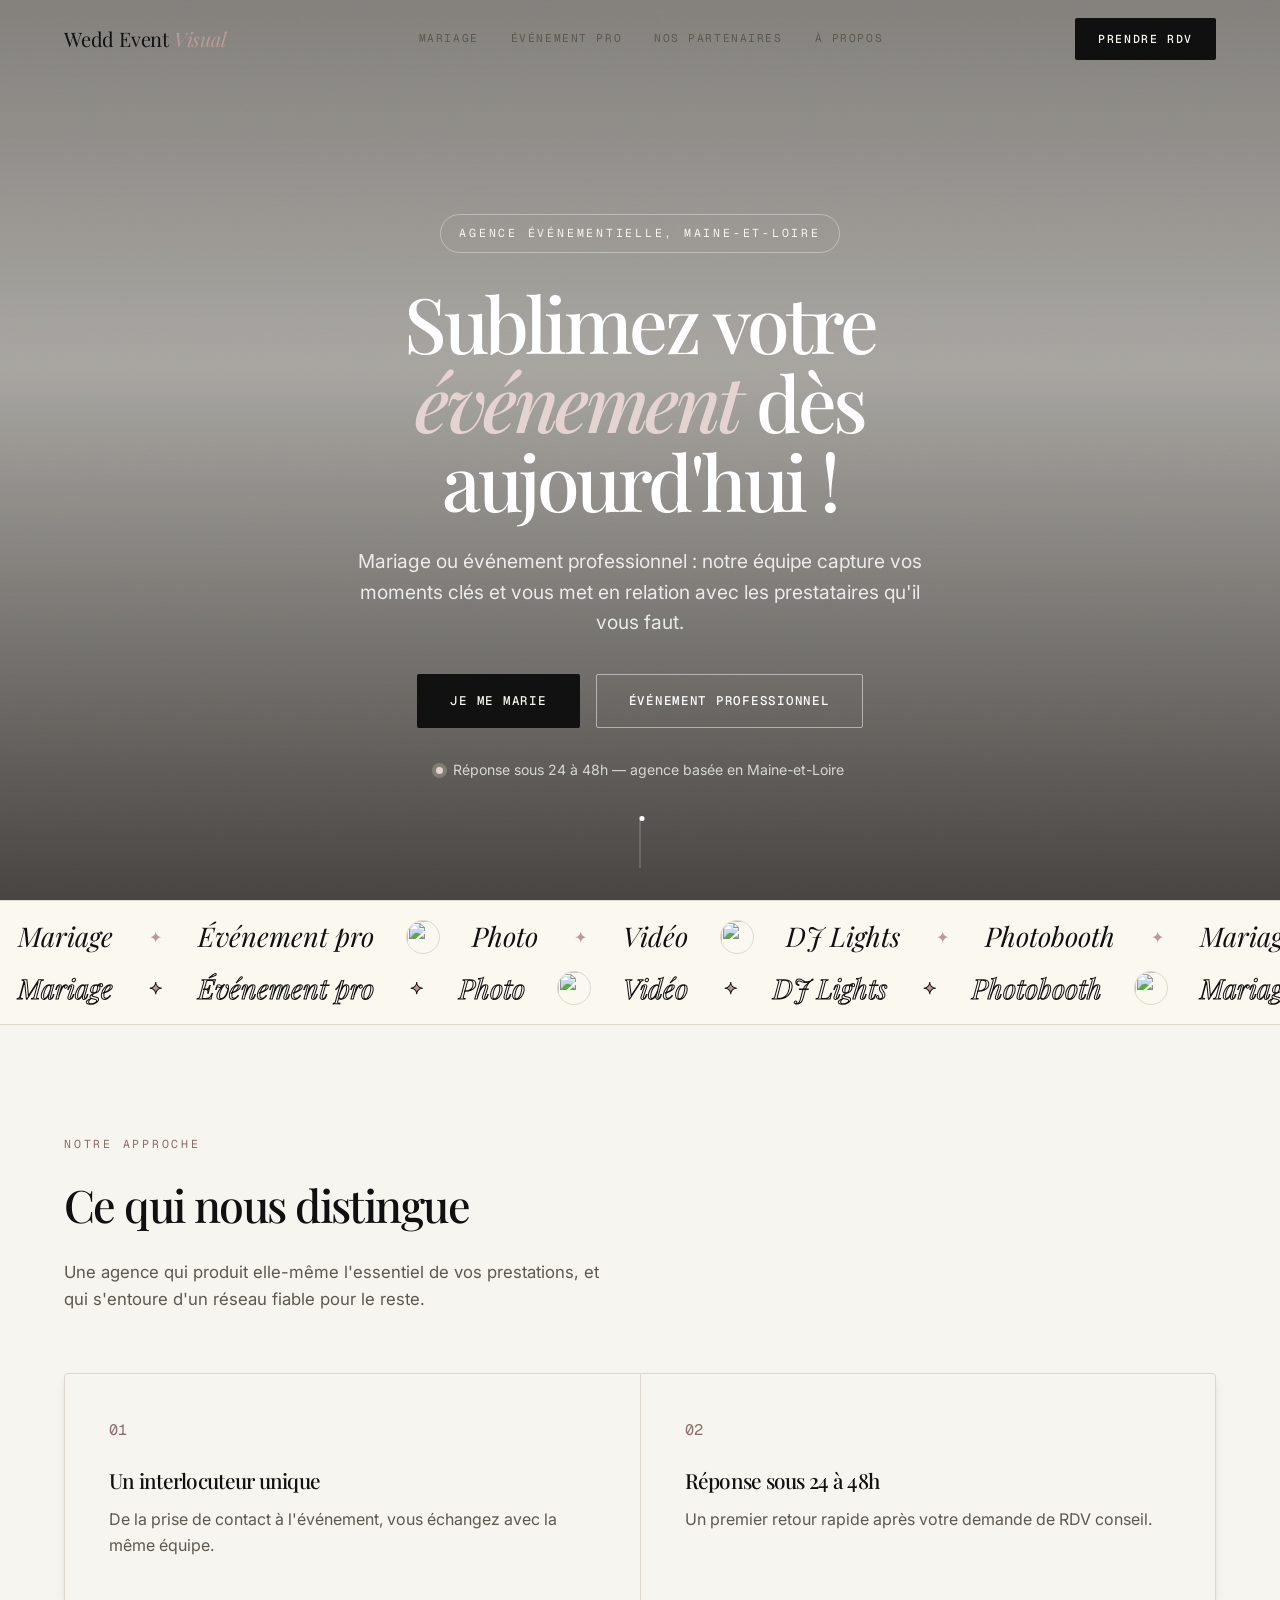
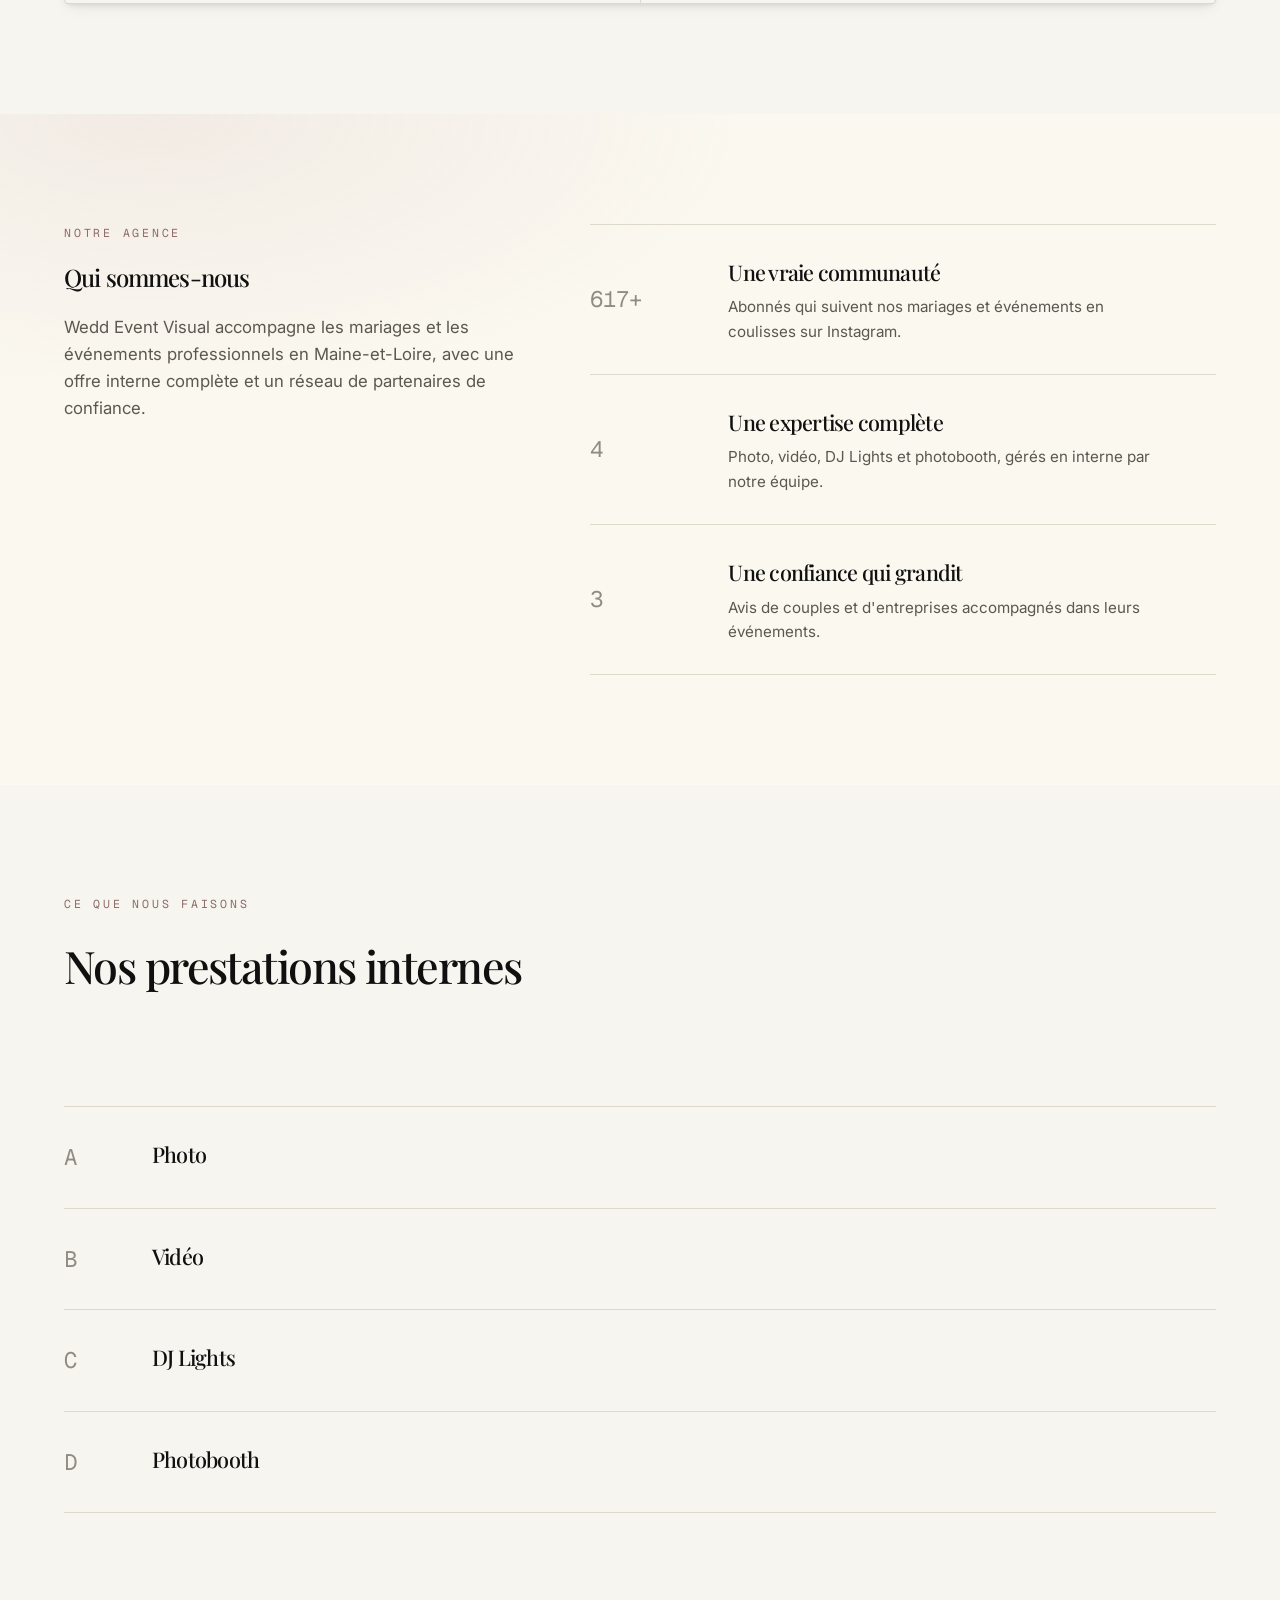
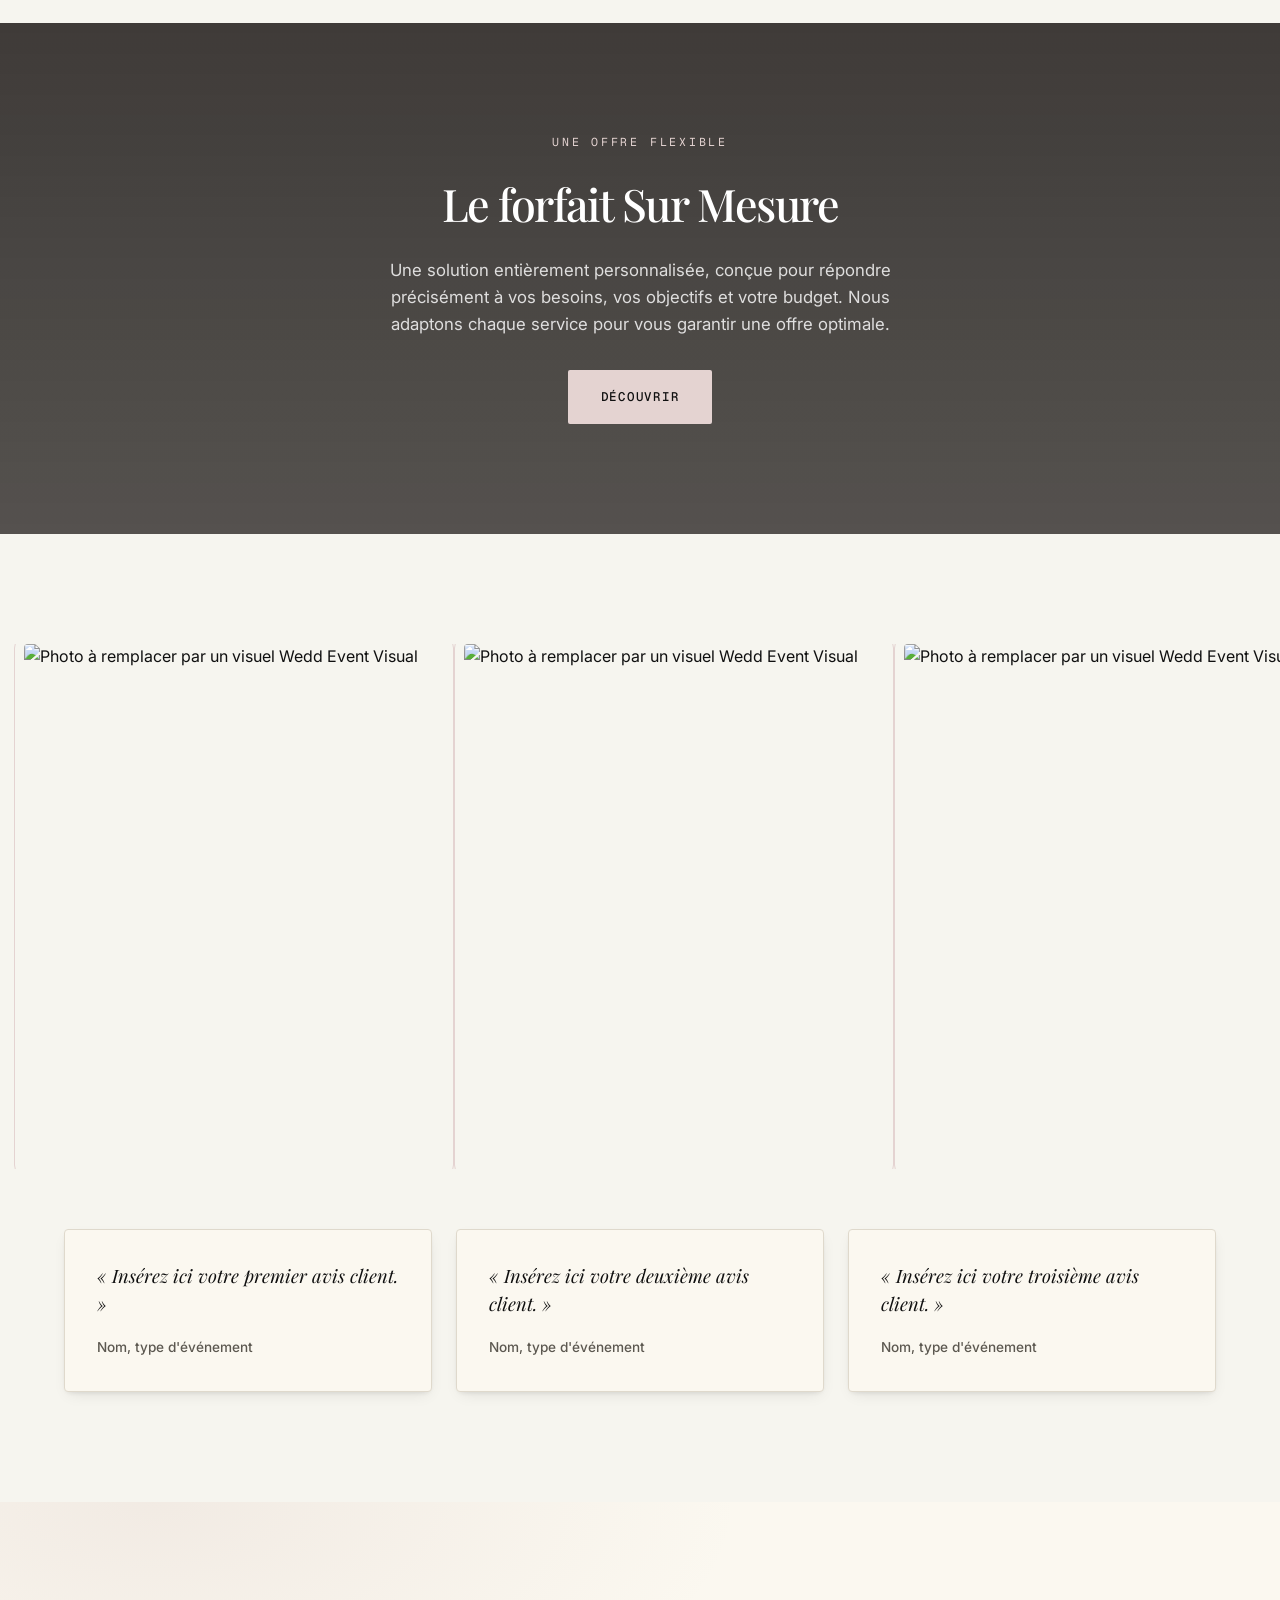
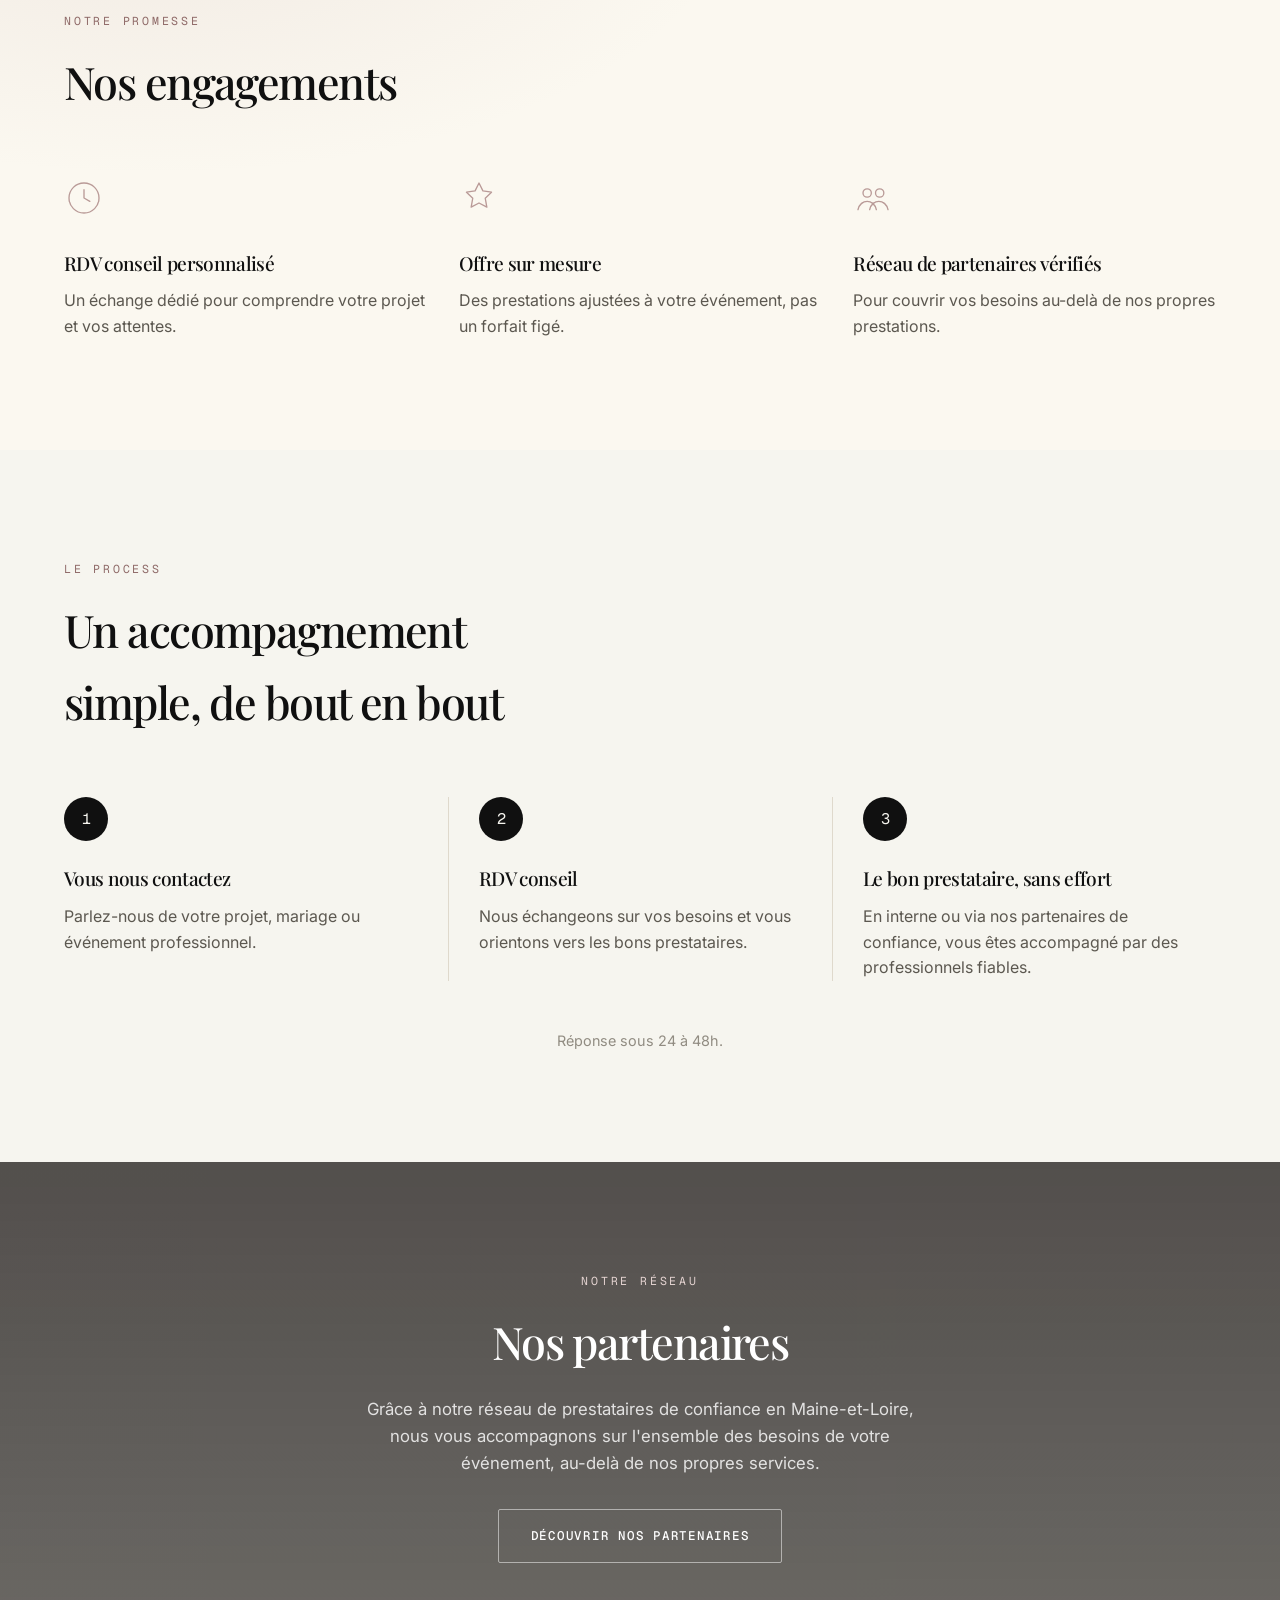
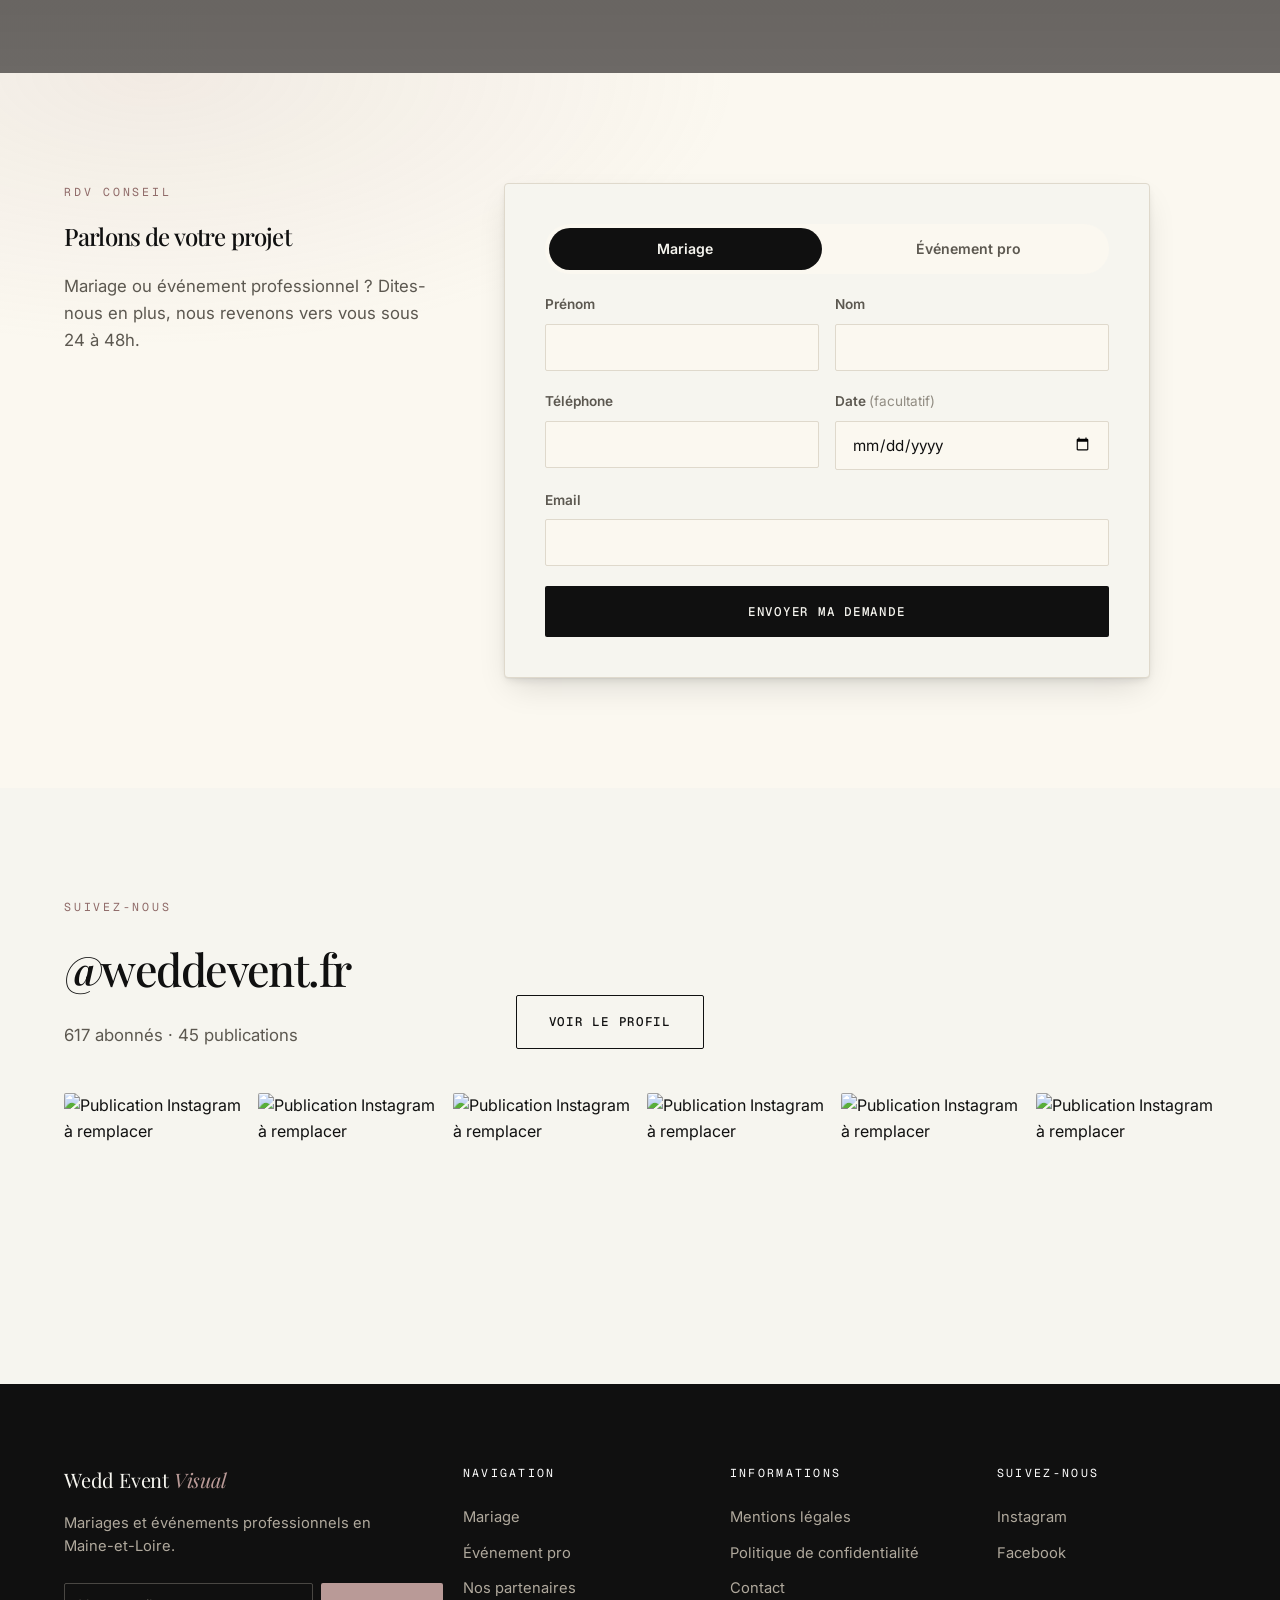
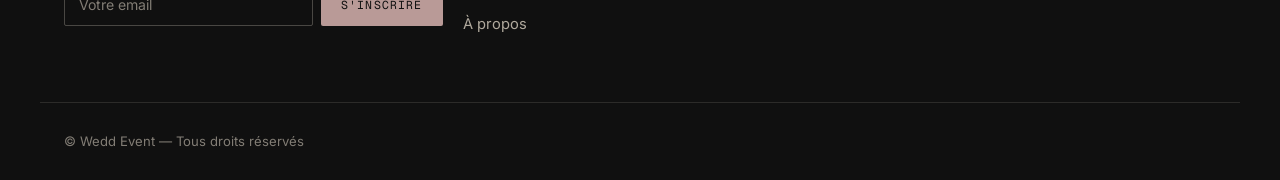
==== commit 7f0182d2: "Deepen the DA with concrete Think Forward / Perform tokens Pull more from the reference sites: upper" ====
--- a/index.html
+++ b/index.html
@@ -47,7 +47,7 @@
 
     <div class="container hero-inner">
       <p class="kicker reveal" data-reveal>Agence événementielle, Maine-et-Loire</p>
-      <h1 class="hero-title reveal" data-reveal data-reveal-delay="1">
+      <h1 class="hero-title" id="hero-title">
         Sublimez votre <em>événement</em> dès aujourd'hui&nbsp;!
       </h1>
       <p class="hero-text reveal" data-reveal data-reveal-delay="2">
--- a/css/style.css
+++ b/css/style.css
@@ -23,7 +23,12 @@
   --radius: 4px;
   --radius-sm: 2px;
 
+  --shadow-sm: 0 0.6px 1.6px -1.5px rgba(16,16,16,.17), 0 2.3px 6px -3px rgba(16,16,16,.14), 0 5.6px 14.5px -4.5px rgba(16,16,16,.1);
+  --shadow-md: 0 1px 2px -1px rgba(16,16,16,.14), 0 4px 10px -3px rgba(16,16,16,.12), 0 14px 32px -8px rgba(16,16,16,.14);
+  --shadow-lg: 0 2px 4px -2px rgba(16,16,16,.16), 0 10px 24px -6px rgba(16,16,16,.16), 0 30px 60px -20px rgba(16,16,16,.28);
+
   --ease: cubic-bezier(.16,.8,.24,1);
+  --ease-swift: cubic-bezier(.44,0,.56,1);
 }
 
 *, *::before, *::after{ box-sizing:border-box; }
@@ -36,11 +41,18 @@
   font-size:16px;
   line-height:1.6;
   -webkit-font-smoothing:antialiased;
+  position:relative;
+}
+body::after{
+  content:'';
+  position:fixed; inset:0; z-index:90; pointer-events:none;
+  background-image:url("data:image/svg+xml,%3Csvg xmlns='http://www.w3.org/2000/svg' width='180' height='180'%3E%3Cfilter id='n'%3E%3CfeTurbulence type='fractalNoise' baseFrequency='0.85' numOctaves='2' stitchTiles='stitch'/%3E%3C/filter%3E%3Crect width='100%25' height='100%25' filter='url(%23n)'/%3E%3C/svg%3E");
+  opacity:.035; mix-blend-mode:overlay;
 }
 img{ max-width:100%; display:block; }
 a{ color:inherit; text-decoration:none; }
 ul, ol{ margin:0; padding:0; list-style:none; }
-h1,h2,h3,h4{ font-family:var(--font-display); font-weight:500; margin:0; letter-spacing:-0.03em; }
+h1,h2,h3,h4{ font-family:var(--font-display); font-weight:500; margin:0; letter-spacing:-0.035em; text-wrap:balance; }
 p{ margin:0; }
 button, input{ font-family:inherit; }
 
@@ -72,7 +84,7 @@
   transition:transform .35s var(--ease), background .3s ease, color .3s ease, border-color .3s ease;
   white-space:nowrap;
 }
-.btn:hover{ transform:translateY(-2px); }
+.btn:hover{ transform:translateY(-2px); box-shadow:var(--shadow-sm); }
 .btn-primary{ background:var(--ink); color:var(--bg); }
 .btn-primary:hover{ background:var(--accent-dark); }
 .btn-inverse{ background:var(--accent-soft); color:var(--ink); }
@@ -94,11 +106,12 @@
   border-bottom:1px solid transparent;
 }
 .site-header.is-scrolled{
-  background:rgba(248,244,238,.86);
-  backdrop-filter:blur(14px);
-  -webkit-backdrop-filter:blur(14px);
+  background:rgba(246,245,239,.82);
+  backdrop-filter:blur(10px);
+  -webkit-backdrop-filter:blur(10px);
   padding-block:12px;
   border-color:var(--line);
+  box-shadow:var(--shadow-sm);
 }
 .header-inner{ display:flex; align-items:center; justify-content:space-between; gap:24px; flex-wrap:nowrap; }
 
@@ -106,15 +119,17 @@
 .logo span{ color:var(--accent); font-style:italic; }
 .logo-light{ color:var(--cream-on-dark); }
 
-.main-nav{ display:flex; gap:36px; }
+.main-nav{ display:flex; gap:32px; }
 .main-nav a{
-  font-size:0.92rem; font-weight:500; color:var(--ink-soft);
+  font-family:var(--font-mono); font-size:0.7rem; font-weight:400;
+  text-transform:uppercase; letter-spacing:.14em;
+  color:var(--ink-soft);
   position:relative; padding-block:4px;
   transition:color .25s ease;
 }
 .main-nav a::after{
   content:''; position:absolute; left:0; right:100%; bottom:0; height:1px;
-  background:var(--ink); transition:right .3s var(--ease);
+  background:var(--ink); transition:right .3s var(--ease-swift);
 }
 .main-nav a:hover{ color:var(--ink); }
 .main-nav a:hover::after{ right:0; }
@@ -162,10 +177,21 @@
 .hero-title{
   font-size:clamp(2.6rem, 6vw, 5.2rem);
   line-height:1.03;
-  letter-spacing:-0.03em;
+  letter-spacing:-0.045em;
   margin-bottom:26px;
 }
 .hero-title em{ font-style:italic; color:var(--accent-soft); }
+.hero-title .word{
+  display:inline-block;
+  opacity:0; transform:translateY(100%) rotate(2deg);
+  animation:wordIn .9s var(--ease) forwards;
+}
+@keyframes wordIn{
+  to{ opacity:1; transform:translateY(0) rotate(0deg); }
+}
+@media (prefers-reduced-motion: reduce){
+  .hero-title .word{ animation:none; opacity:1; transform:none; }
+}
 .hero-text{
   font-size:clamp(1rem, 1.6vw, 1.2rem);
   color:rgba(255,255,255,.85);
@@ -236,8 +262,12 @@
 /* ==========================================================================
    Sections — shared
    ========================================================================== */
-.section{ padding-block:110px; }
-.section-alt{ background:var(--bg-alt); }
+.section{ padding-block:110px; position:relative; }
+.section-alt{
+  background:
+    radial-gradient(ellipse 900px 420px at 12% 0%, rgba(185,154,151,.14), transparent 65%),
+    var(--bg-alt);
+}
 
 .section-head{ max-width:640px; margin-bottom:60px; }
 .eyebrow{
@@ -263,6 +293,7 @@
 .feature-grid{
   display:grid; grid-template-columns:repeat(2, 1fr); gap:1px;
   background:var(--line); border:1px solid var(--line); border-radius:var(--radius); overflow:hidden;
+  box-shadow:var(--shadow-sm);
 }
 .feature-card{
   background:var(--bg); padding:44px; transition:background .3s ease;
@@ -315,7 +346,7 @@
   pointer-events:none;
   opacity:0; transform:translate(-50%, -50%) scale(.9);
   transition:opacity .35s var(--ease), transform .5s var(--ease);
-  box-shadow:0 30px 60px -20px rgba(16,16,16,.4);
+  box-shadow:var(--shadow-lg);
   will-change:transform;
 }
 .preview-panel.is-active{ opacity:1; transform:translate(-50%, -50%) scale(1); }
@@ -365,15 +396,20 @@
   flex:0 0 auto; width:min(66vw, 420px);
   margin:0; border-radius:var(--radius); overflow:hidden; aspect-ratio:4/5;
   scroll-snap-align:center;
-}
+  outline:1px solid var(--accent-soft); outline-offset:9px;
+  transition:outline-offset .5s var(--ease), outline-color .4s ease;
+}
+.gallery-filmstrip .gallery-item:hover{ outline-offset:5px; outline-color:var(--accent-dark); }
 .gallery-item img{ width:100%; height:100%; object-fit:cover; transition:transform .6s var(--ease); }
 .gallery-item:hover img{ transform:scale(1.05); }
 
 .testimonials{ display:grid; grid-template-columns:repeat(3, 1fr); gap:24px; }
 .testimonial-card{
   margin:0; padding:32px; border:1px solid var(--line); border-radius:var(--radius);
-  background:var(--bg-alt);
-}
+  background:var(--bg-alt); box-shadow:var(--shadow-sm);
+  transition:transform .4s var(--ease), box-shadow .4s var(--ease);
+}
+.testimonial-card:hover{ transform:translateY(-4px); box-shadow:var(--shadow-md); }
 .testimonial-card p{
   font-family:var(--font-display); font-style:italic; font-size:1.15rem;
   color:var(--ink); margin-bottom:20px; line-height:1.5;
@@ -429,6 +465,7 @@
 .contact-form{
   background:var(--bg); border:1px solid var(--line); border-radius:var(--radius);
   padding:40px; display:flex; flex-direction:column; gap:20px;
+  box-shadow:var(--shadow-md);
 }
 .form-choice{ display:flex; gap:10px; padding:4px; background:var(--bg-alt); border-radius:100px; }
 .form-choice input{ position:absolute; opacity:0; pointer-events:none; }
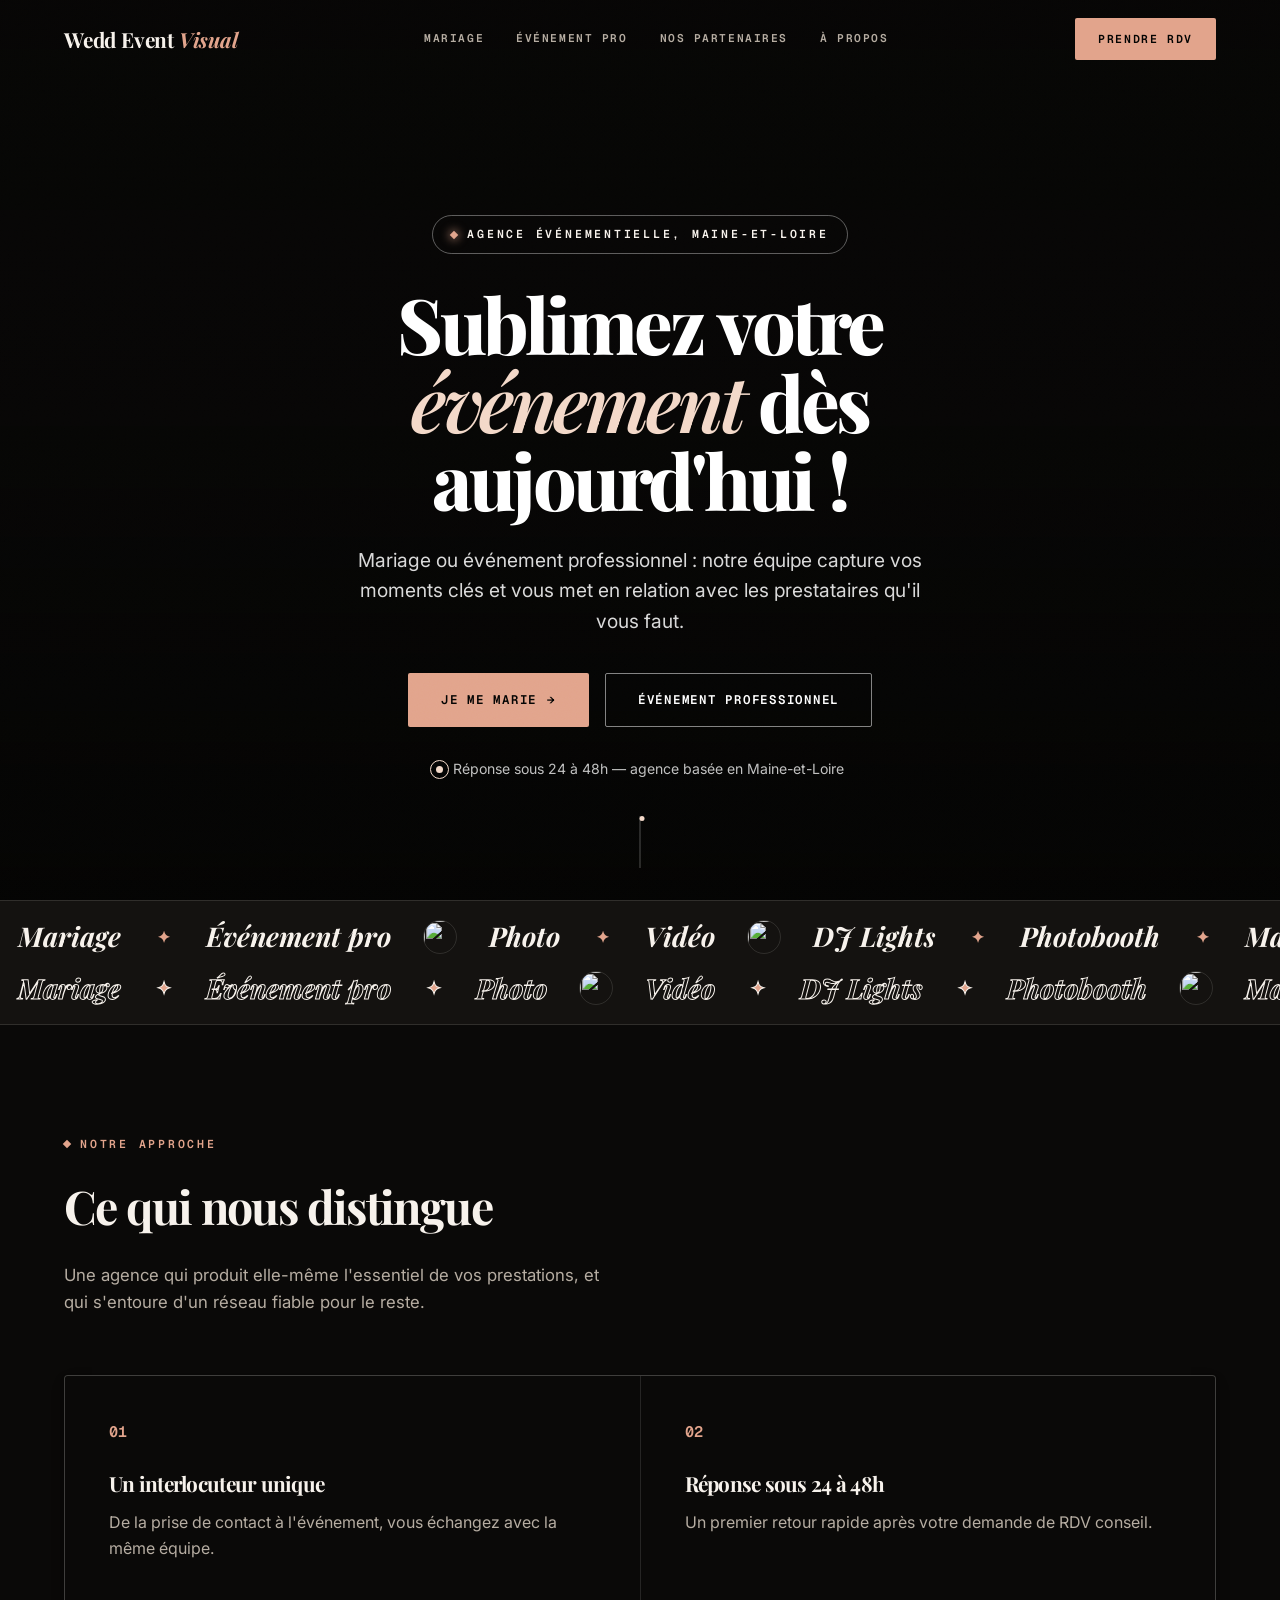
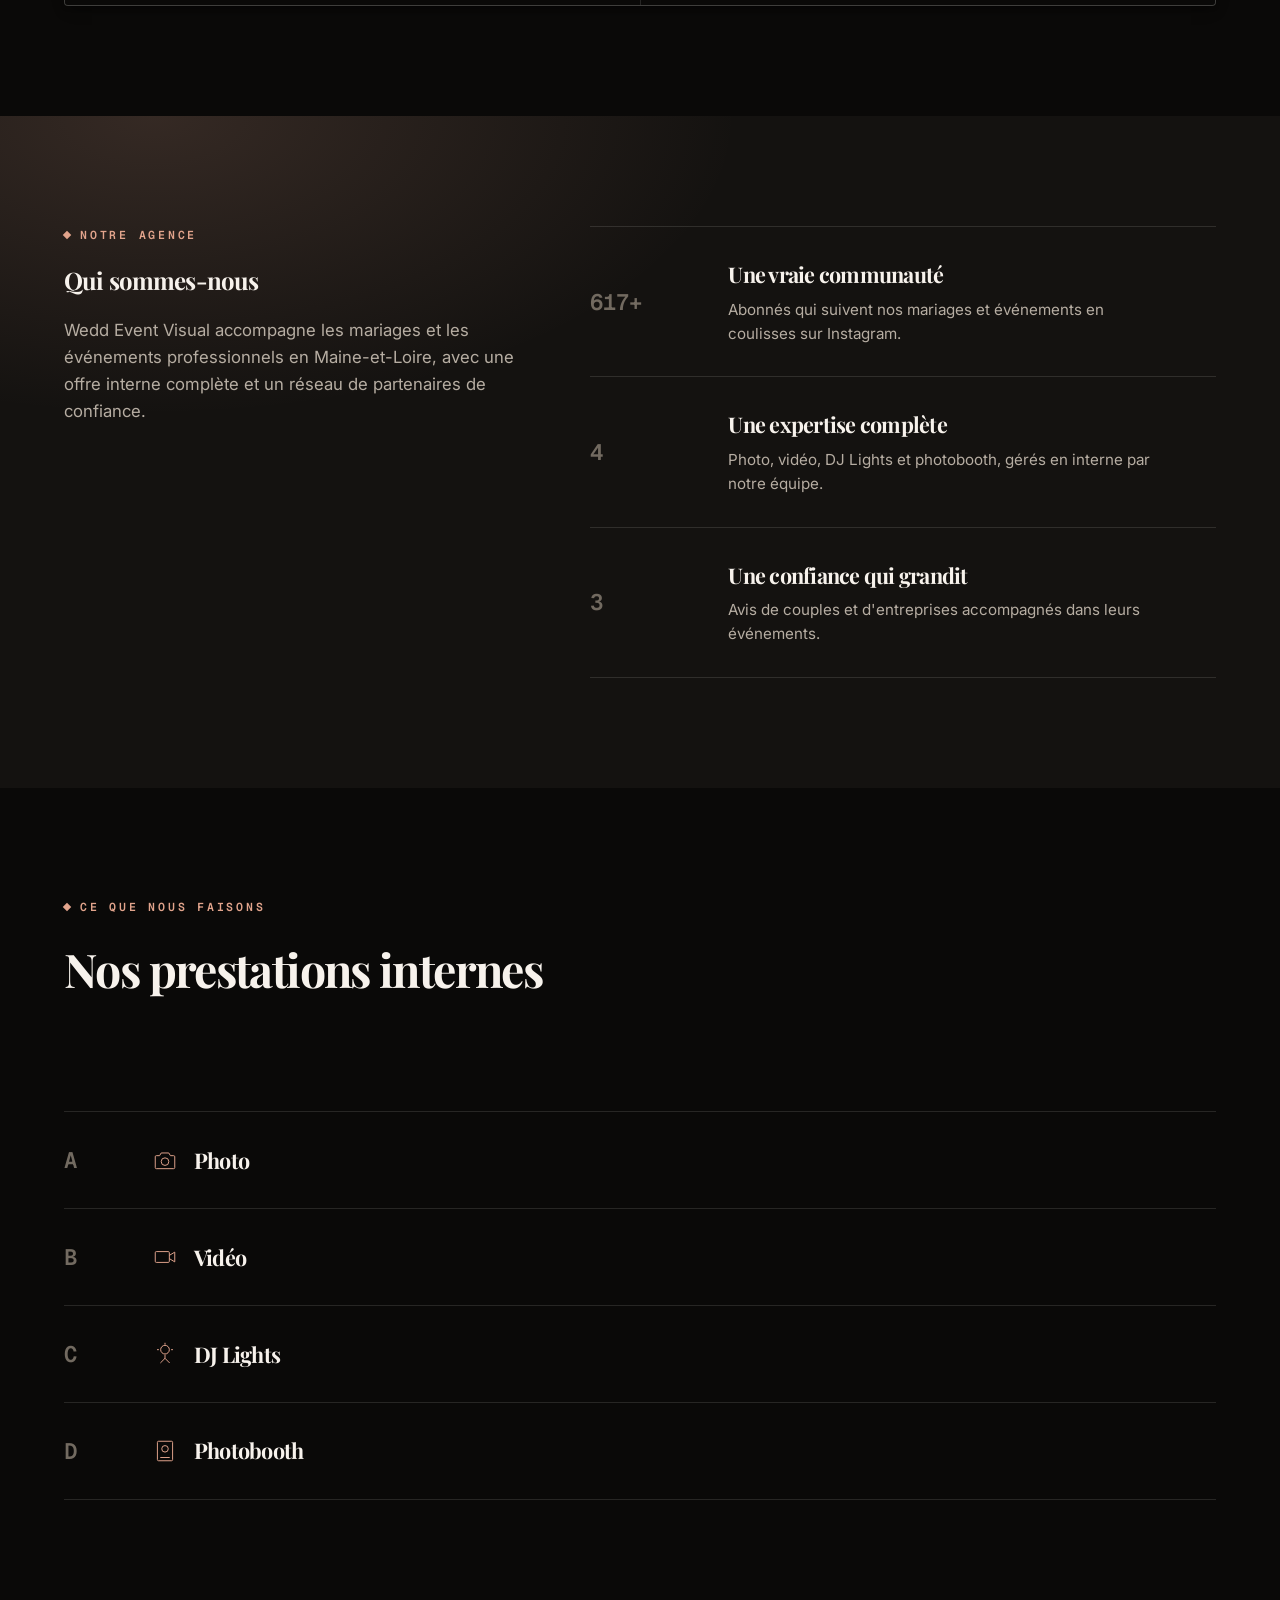
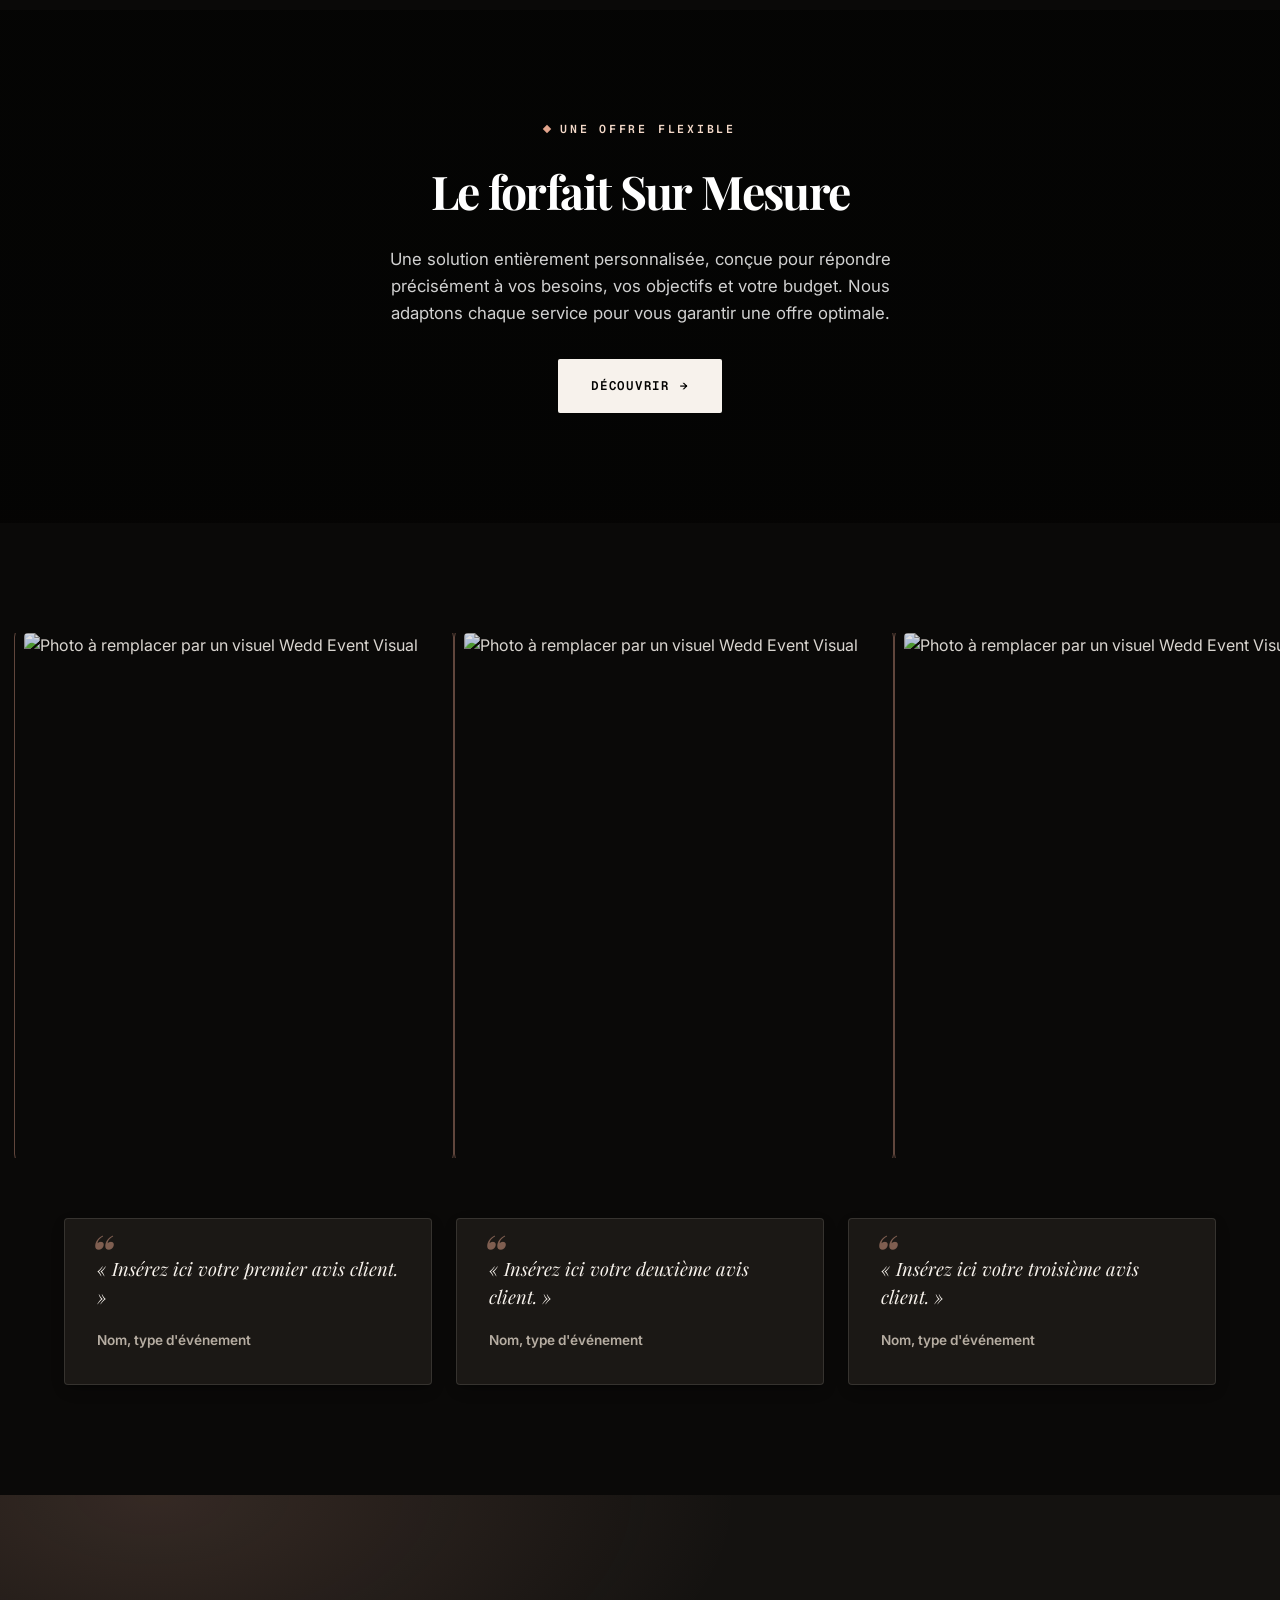
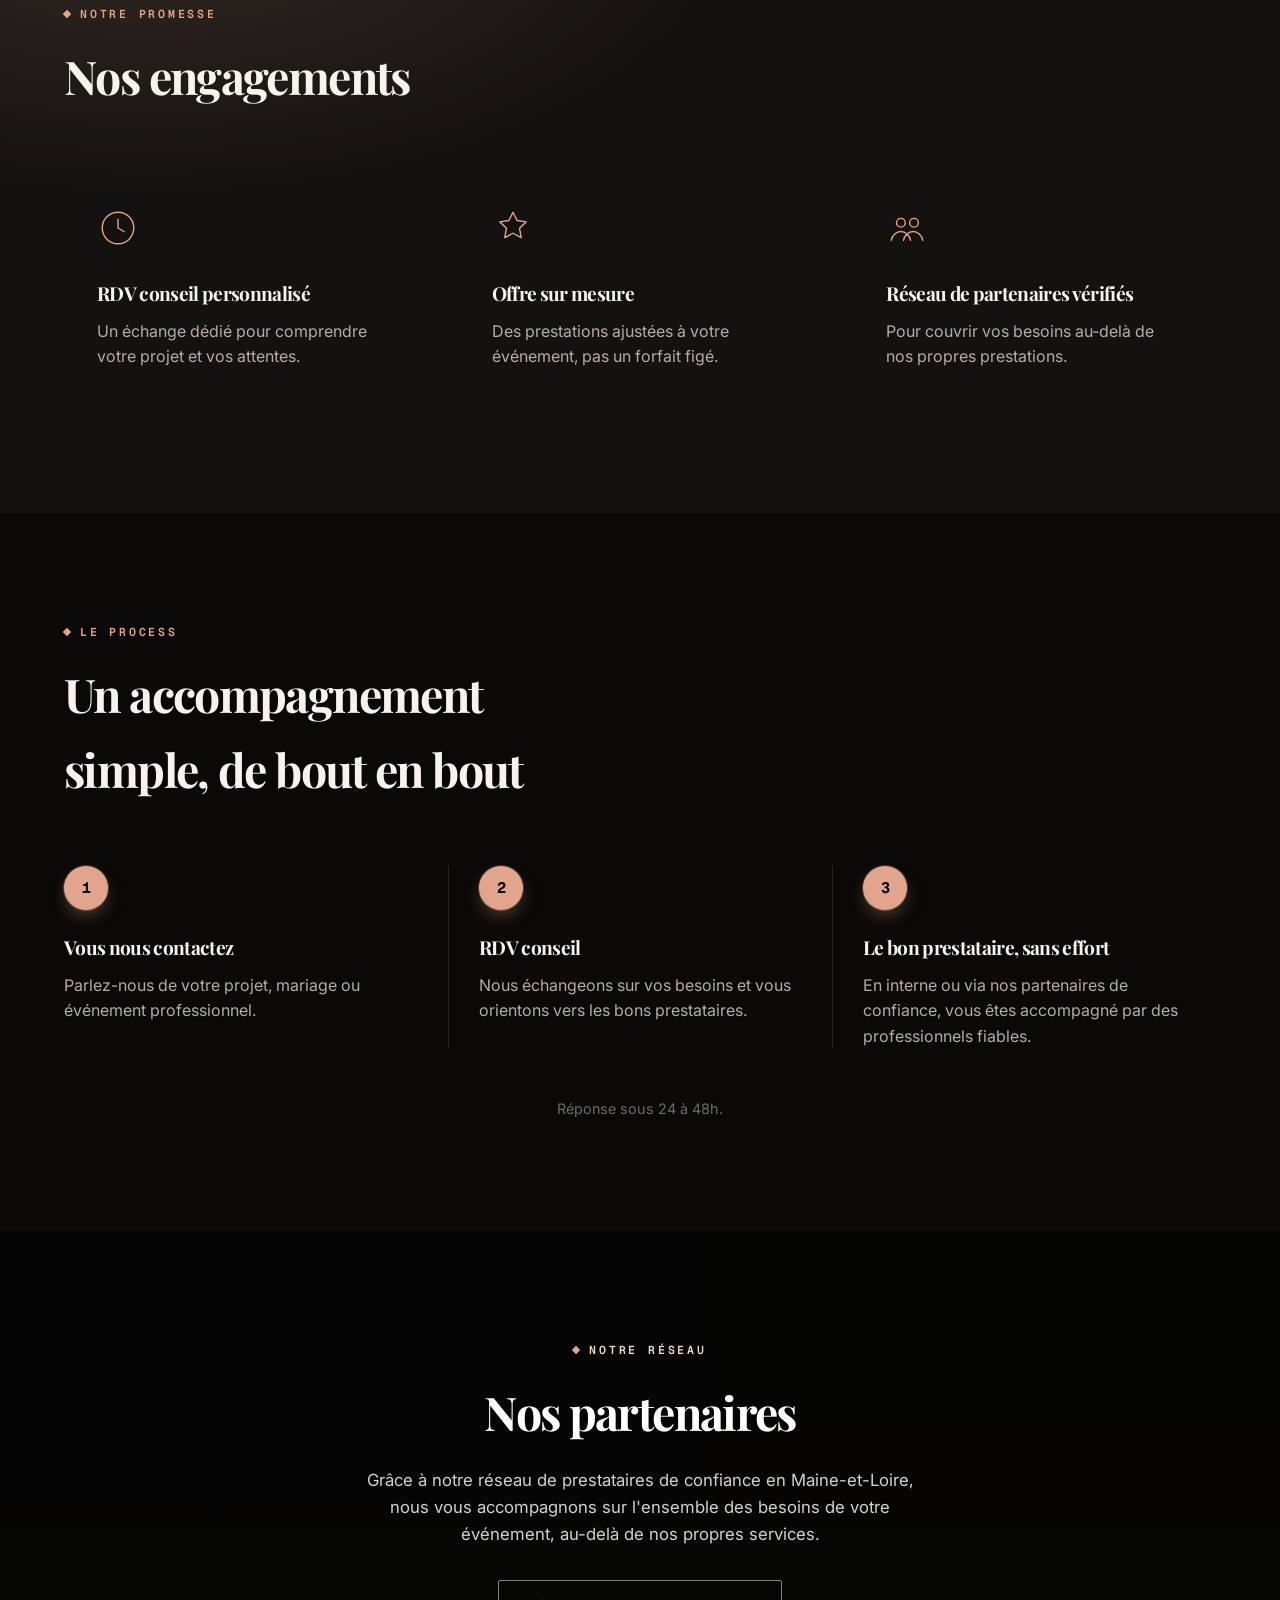
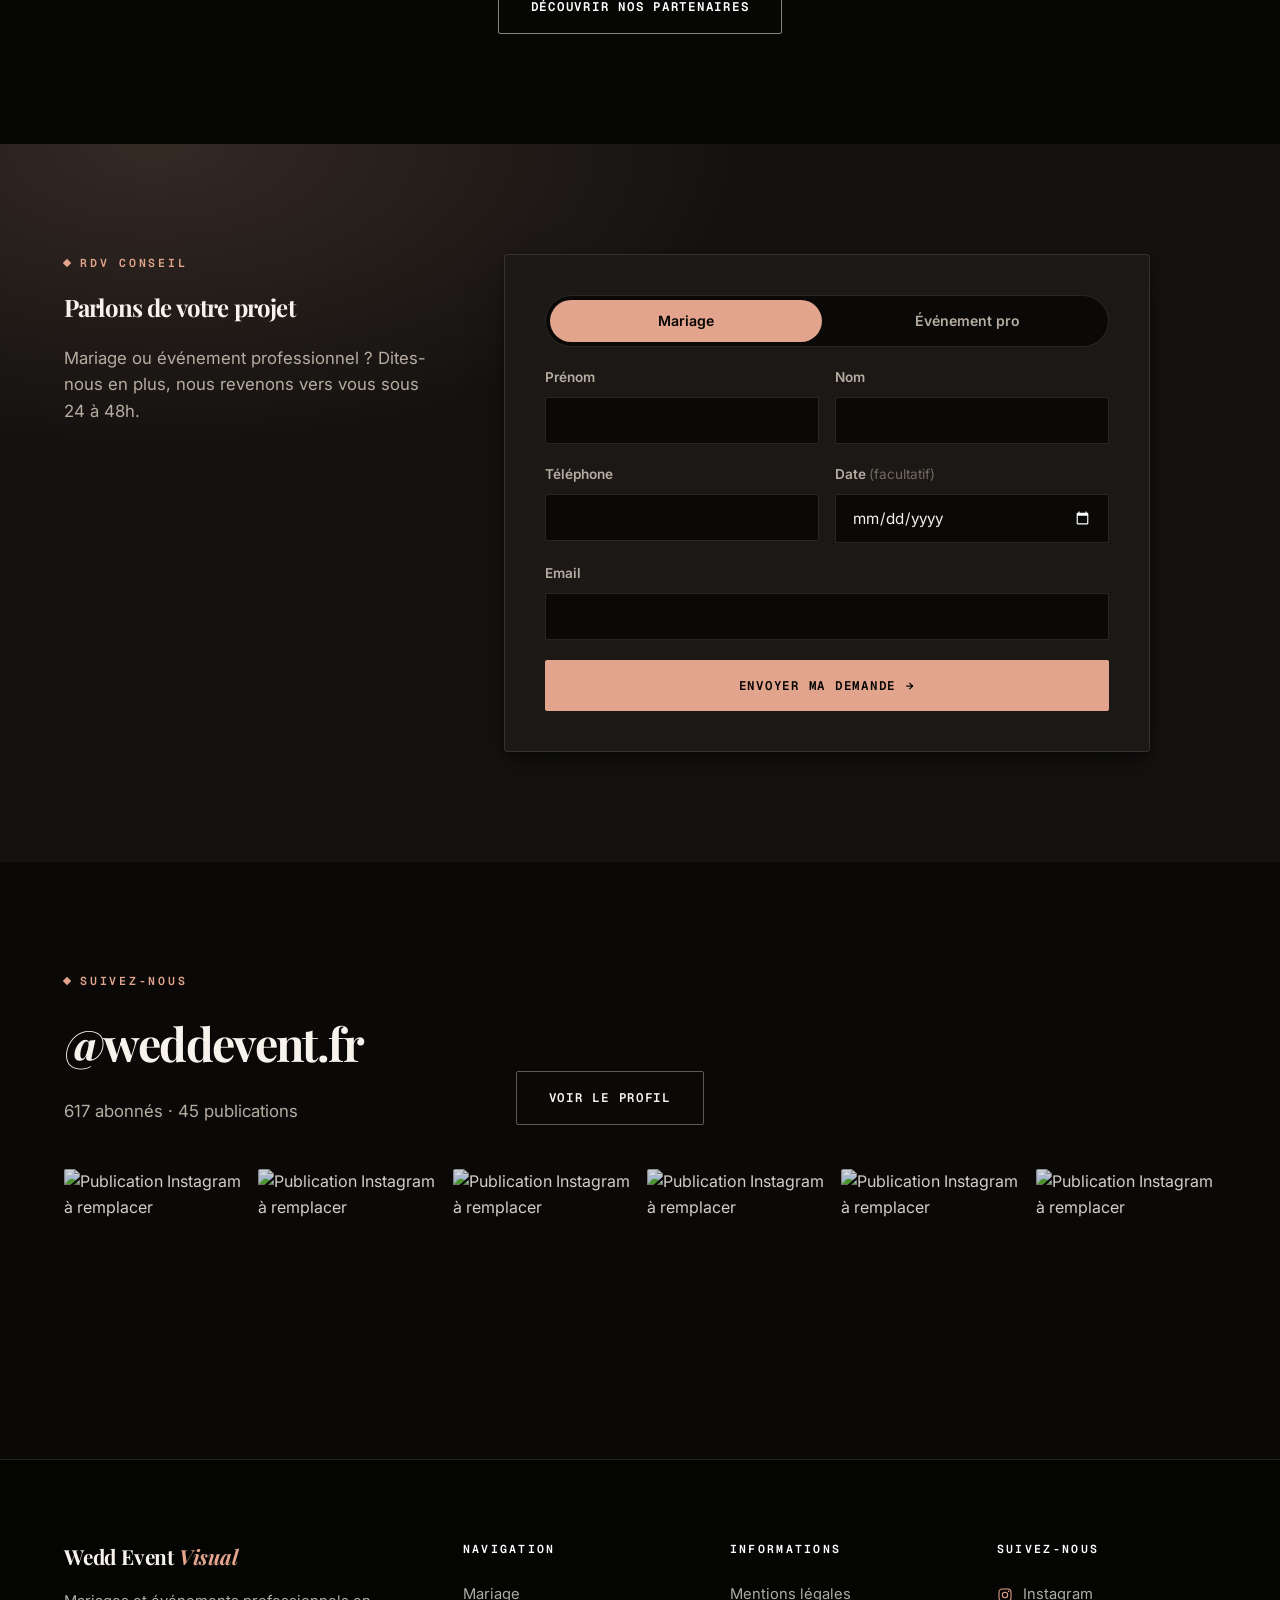
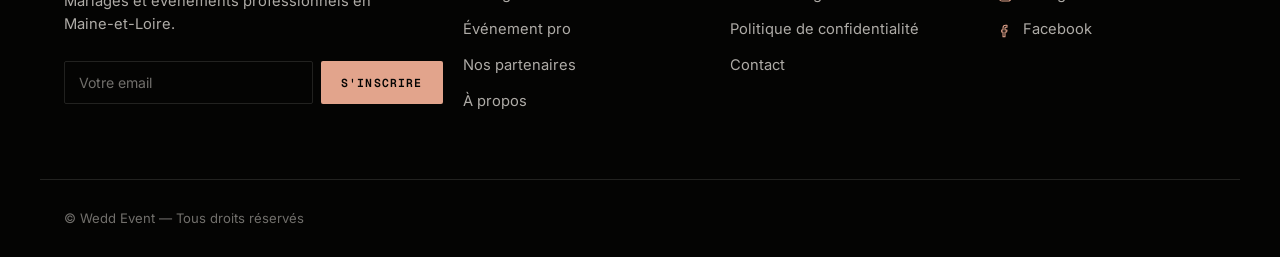
==== commit 6ce25b77: "Switch to a bold, immersive dark theme Flip the palette to near-black backgrounds with a warm terrac" ====
--- a/index.html
+++ b/index.html
@@ -8,7 +8,7 @@
 <link rel="icon" href="data:image/svg+xml,<svg xmlns=%22http://www.w3.org/2000/svg%22 viewBox=%220 0 100 100%22><text y=%22.9em%22 font-size=%2290%22>💍</text></svg>">
 <link rel="preconnect" href="https://fonts.googleapis.com">
 <link rel="preconnect" href="https://fonts.gstatic.com" crossorigin>
-<link href="https://fonts.googleapis.com/css2?family=Playfair+Display:ital,wght@0,400;0,500;0,600;1,400;1,500&family=Geist+Mono:wght@400;500&family=Inter:wght@400;500;600;700&display=swap" rel="stylesheet">
+<link href="https://fonts.googleapis.com/css2?family=Playfair+Display:ital,wght@0,400;0,500;0,600;0,700;0,800;1,500;1,600&family=Geist+Mono:wght@400;500;600;700&family=Inter:wght@400;500;600;700;800&display=swap" rel="stylesheet">
 <link rel="stylesheet" href="css/style.css">
 </head>
 <body>
@@ -55,7 +55,7 @@
       </p>
 
       <div class="hero-ctas reveal" data-reveal data-reveal-delay="3">
-        <a href="#contact" class="btn btn-primary">Je me marie</a>
+        <a href="#contact" class="btn btn-primary">Je me marie <span class="icon-arrow" aria-hidden="true">→</span></a>
         <a href="#contact" class="btn btn-outline btn-light">Événement professionnel</a>
       </div>
 
@@ -189,28 +189,40 @@
         <div class="index-row" data-preview-img="https://images.unsplash.com/photo-1519741497674-611481863552?q=70&w=900&auto=format&fit=crop">
           <span class="index-number index-letter">A</span>
           <div class="index-body">
-            <h3>Photo</h3>
+            <div class="service-title">
+              <svg class="index-icon" viewBox="0 0 48 48" fill="none" aria-hidden="true"><path d="M8 16h6l3-5h14l3 5h6a2 2 0 0 1 2 2v20a2 2 0 0 1-2 2H8a2 2 0 0 1-2-2V18a2 2 0 0 1 2-2Z" stroke="currentColor" stroke-width="1.8"/><circle cx="24" cy="27" r="7" stroke="currentColor" stroke-width="1.8"/></svg>
+              <h3>Photo</h3>
+            </div>
           </div>
           <span class="index-arrow" aria-hidden="true">↗</span>
         </div>
         <div class="index-row" data-preview-img="https://images.unsplash.com/photo-1470225620780-dba8ba36b745?q=70&w=900&auto=format&fit=crop">
           <span class="index-number index-letter">B</span>
           <div class="index-body">
-            <h3>Vidéo</h3>
+            <div class="service-title">
+              <svg class="index-icon" viewBox="0 0 48 48" fill="none" aria-hidden="true"><rect x="6" y="14" width="26" height="20" rx="2" stroke="currentColor" stroke-width="1.8"/><path d="M32 21l10-6v18l-10-6" stroke="currentColor" stroke-width="1.8" stroke-linejoin="round"/></svg>
+              <h3>Vidéo</h3>
+            </div>
           </div>
           <span class="index-arrow" aria-hidden="true">↗</span>
         </div>
         <div class="index-row" data-preview-img="https://images.unsplash.com/photo-1606216794074-735e91aa2c92?q=70&w=900&auto=format&fit=crop">
           <span class="index-number index-letter">C</span>
           <div class="index-body">
-            <h3>DJ Lights</h3>
+            <div class="service-title">
+              <svg class="index-icon" viewBox="0 0 48 48" fill="none" aria-hidden="true"><circle cx="24" cy="16" r="8" stroke="currentColor" stroke-width="1.8"/><path d="M24 4v2M24 26v6M36 16h2M10 16h2" stroke="currentColor" stroke-width="1.8" stroke-linecap="round"/><path d="M16 40l8-8 8 8" stroke="currentColor" stroke-width="1.8" stroke-linecap="round" stroke-linejoin="round"/></svg>
+              <h3>DJ Lights</h3>
+            </div>
           </div>
           <span class="index-arrow" aria-hidden="true">↗</span>
         </div>
         <div class="index-row" data-preview-img="https://images.unsplash.com/photo-1520854221256-17451cc331bf?q=70&w=900&auto=format&fit=crop">
           <span class="index-number index-letter">D</span>
           <div class="index-body">
-            <h3>Photobooth</h3>
+            <div class="service-title">
+              <svg class="index-icon" viewBox="0 0 48 48" fill="none" aria-hidden="true"><rect x="10" y="6" width="28" height="36" rx="2" stroke="currentColor" stroke-width="1.8"/><circle cx="24" cy="20" r="6" stroke="currentColor" stroke-width="1.8"/><path d="M16 36h16" stroke="currentColor" stroke-width="1.8" stroke-linecap="round"/></svg>
+              <h3>Photobooth</h3>
+            </div>
           </div>
           <span class="index-arrow" aria-hidden="true">↗</span>
         </div>
@@ -229,7 +241,7 @@
       <p class="section-text light reveal" data-reveal data-reveal-delay="2">
         Une solution entièrement personnalisée, conçue pour répondre précisément à vos besoins, vos objectifs et votre budget. Nous adaptons chaque service pour vous garantir une offre optimale.
       </p>
-      <a href="#contact" class="btn btn-primary btn-inverse reveal" data-reveal data-reveal-delay="3">Découvrir</a>
+      <a href="#contact" class="btn btn-primary btn-inverse reveal" data-reveal data-reveal-delay="3">Découvrir <span class="icon-arrow" aria-hidden="true">→</span></a>
     </div>
   </section>
 
@@ -383,7 +395,7 @@
           <input type="email" id="email" name="email" required autocomplete="email">
         </div>
 
-        <button type="submit" class="btn btn-primary btn-block">Envoyer ma demande</button>
+        <button type="submit" class="btn btn-primary btn-block">Envoyer ma demande <span class="icon-arrow" aria-hidden="true">→</span></button>
         <p class="form-success" id="form-success" role="status">Merci&nbsp;! Votre demande a bien été envoyée, nous revenons vers vous sous 24 à 48h.</p>
       </form>
     </div>
@@ -445,8 +457,14 @@
 
     <div class="footer-col">
       <h4>Suivez-nous</h4>
-      <a href="#" target="_blank" rel="noopener">Instagram</a>
-      <a href="#" target="_blank" rel="noopener">Facebook</a>
+      <a href="#" target="_blank" rel="noopener">
+        <svg viewBox="0 0 24 24" fill="none" aria-hidden="true"><rect x="3" y="3" width="18" height="18" rx="5" stroke="currentColor" stroke-width="1.6"/><circle cx="12" cy="12" r="4" stroke="currentColor" stroke-width="1.6"/><circle cx="17.5" cy="6.5" r="1.2" fill="currentColor"/></svg>
+        Instagram
+      </a>
+      <a href="#" target="_blank" rel="noopener">
+        <svg viewBox="0 0 24 24" fill="none" aria-hidden="true"><path d="M15 8h-2a1 1 0 0 0-1 1v3h3l-.5 3H12v7h-3v-7H7v-3h2V9a4 4 0 0 1 4-4h2v3Z" stroke="currentColor" stroke-width="1.6" stroke-linejoin="round"/></svg>
+        Facebook
+      </a>
     </div>
   </div>
 
--- a/css/style.css
+++ b/css/style.css
@@ -1,19 +1,20 @@
 /* ==========================================================================
-   Wedd Event Visual — design tokens
+   Wedd Event Visual — design tokens (dark, bold editorial)
    ========================================================================== */
 :root{
-  --bg:#f6f5ef;
-  --bg-alt:#fbf8f0;
-  --ink:#101010;
-  --ink-soft:#5c5850;
-  --ink-faint:#918c82;
-  --accent:#b99a97;
-  --accent-dark:#8f6a68;
-  --accent-soft:#e4d3d1;
-  --line:#dfd9cc;
-  --dark:#101010;
-  --dark-alt:#191919;
-  --cream-on-dark:#f6f5ef;
+  --bg:#0a0908;
+  --bg-alt:#141210;
+  --surface:#1b1815;
+  --ink:#f7f2ec;
+  --ink-soft:#b6ada2;
+  --ink-faint:#726a60;
+  --accent:#e2a48c;
+  --accent-dark:#c17f5f;
+  --accent-soft:#f3d9c9;
+  --line:rgba(247,242,236,.12);
+  --dark:#040403;
+  --dark-alt:#0a0908;
+  --cream-on-dark:#f7f2ec;
 
   --font-display: 'Playfair Display', 'Iowan Old Style', Georgia, serif;
   --font-mono: 'Geist Mono', 'SF Mono', ui-monospace, monospace;
@@ -23,9 +24,10 @@
   --radius: 4px;
   --radius-sm: 2px;
 
-  --shadow-sm: 0 0.6px 1.6px -1.5px rgba(16,16,16,.17), 0 2.3px 6px -3px rgba(16,16,16,.14), 0 5.6px 14.5px -4.5px rgba(16,16,16,.1);
-  --shadow-md: 0 1px 2px -1px rgba(16,16,16,.14), 0 4px 10px -3px rgba(16,16,16,.12), 0 14px 32px -8px rgba(16,16,16,.14);
-  --shadow-lg: 0 2px 4px -2px rgba(16,16,16,.16), 0 10px 24px -6px rgba(16,16,16,.16), 0 30px 60px -20px rgba(16,16,16,.28);
+  --shadow-sm: 0 0.6px 1.6px -1.5px rgba(0,0,0,.5), 0 2.3px 6px -3px rgba(0,0,0,.45), 0 5.6px 14.5px -4.5px rgba(0,0,0,.4);
+  --shadow-md: 0 1px 2px -1px rgba(0,0,0,.5), 0 4px 10px -3px rgba(0,0,0,.45), 0 14px 32px -8px rgba(0,0,0,.5);
+  --shadow-lg: 0 2px 4px -2px rgba(0,0,0,.55), 0 10px 24px -6px rgba(0,0,0,.5), 0 30px 60px -20px rgba(0,0,0,.65);
+  --glow: 0 0 0 1px rgba(226,164,140,.28), 0 20px 50px -14px rgba(226,164,140,.4);
 
   --ease: cubic-bezier(.16,.8,.24,1);
   --ease-swift: cubic-bezier(.44,0,.56,1);
@@ -47,19 +49,19 @@
   content:'';
   position:fixed; inset:0; z-index:90; pointer-events:none;
   background-image:url("data:image/svg+xml,%3Csvg xmlns='http://www.w3.org/2000/svg' width='180' height='180'%3E%3Cfilter id='n'%3E%3CfeTurbulence type='fractalNoise' baseFrequency='0.85' numOctaves='2' stitchTiles='stitch'/%3E%3C/filter%3E%3Crect width='100%25' height='100%25' filter='url(%23n)'/%3E%3C/svg%3E");
-  opacity:.035; mix-blend-mode:overlay;
+  opacity:.05; mix-blend-mode:overlay;
 }
 img{ max-width:100%; display:block; }
 a{ color:inherit; text-decoration:none; }
 ul, ol{ margin:0; padding:0; list-style:none; }
-h1,h2,h3,h4{ font-family:var(--font-display); font-weight:500; margin:0; letter-spacing:-0.035em; text-wrap:balance; }
+h1,h2,h3,h4{ font-family:var(--font-display); font-weight:700; margin:0; letter-spacing:-0.035em; text-wrap:balance; }
 p{ margin:0; }
 button, input{ font-family:inherit; }
 
 .container{ max-width:var(--container); margin-inline:auto; padding-inline:24px; }
 
 .skip-link{
-  position:absolute; left:-9999px; top:0; background:var(--ink); color:#fff;
+  position:absolute; left:-9999px; top:0; background:var(--accent); color:var(--dark);
   padding:12px 18px; z-index:999; border-radius:0 0 8px 0;
 }
 .skip-link:focus{ left:0; }
@@ -77,24 +79,26 @@
   padding:16px 32px;
   border-radius:var(--radius-sm);
   font-family:var(--font-mono);
-  font-size:0.78rem; font-weight:500;
+  font-size:0.78rem; font-weight:600;
   text-transform:uppercase; letter-spacing:0.14em;
   border:1px solid transparent;
   cursor:pointer;
-  transition:transform .35s var(--ease), background .3s ease, color .3s ease, border-color .3s ease;
+  transition:transform .35s var(--ease), background .3s ease, color .3s ease, border-color .3s ease, box-shadow .35s var(--ease);
   white-space:nowrap;
 }
-.btn:hover{ transform:translateY(-2px); box-shadow:var(--shadow-sm); }
-.btn-primary{ background:var(--ink); color:var(--bg); }
-.btn-primary:hover{ background:var(--accent-dark); }
-.btn-inverse{ background:var(--accent-soft); color:var(--ink); }
-.btn-inverse:hover{ background:var(--cream-on-dark); }
-.btn-outline{ background:transparent; color:var(--ink); border-color:var(--ink); }
-.btn-outline:hover{ background:var(--ink); color:var(--bg); }
+.btn:hover{ transform:translateY(-2px); box-shadow:var(--shadow-md); }
+.btn-primary{ background:var(--accent); color:var(--dark); }
+.btn-primary:hover{ background:var(--accent-soft); box-shadow:var(--glow); }
+.btn-inverse{ background:var(--ink); color:var(--dark); }
+.btn-inverse:hover{ background:var(--accent-soft); box-shadow:var(--glow); }
+.btn-outline{ background:transparent; color:var(--ink); border-color:rgba(247,242,236,.35); }
+.btn-outline:hover{ background:var(--ink); color:var(--dark); border-color:var(--ink); }
 .btn-light{ color:#fff; border-color:rgba(255,255,255,.5); }
-.btn-light:hover{ border-color:#fff; background:rgba(255,255,255,.08); }
+.btn-light:hover{ border-color:#fff; background:rgba(255,255,255,.1); }
 .btn-sm{ padding:11px 22px; font-size:0.72rem; }
 .btn-block{ width:100%; }
+.btn .icon-arrow{ transition:transform .35s var(--ease); }
+.btn:hover .icon-arrow{ transform:translateX(4px); }
 
 /* ==========================================================================
    Header
@@ -106,7 +110,7 @@
   border-bottom:1px solid transparent;
 }
 .site-header.is-scrolled{
-  background:rgba(246,245,239,.82);
+  background:rgba(10,9,8,.78);
   backdrop-filter:blur(10px);
   -webkit-backdrop-filter:blur(10px);
   padding-block:12px;
@@ -115,13 +119,13 @@
 }
 .header-inner{ display:flex; align-items:center; justify-content:space-between; gap:24px; flex-wrap:nowrap; }
 
-.logo{ font-family:var(--font-display); font-size:1.25rem; letter-spacing:-0.01em; white-space:nowrap; }
+.logo{ font-family:var(--font-display); font-weight:700; font-size:1.3rem; letter-spacing:-0.01em; white-space:nowrap; }
 .logo span{ color:var(--accent); font-style:italic; }
 .logo-light{ color:var(--cream-on-dark); }
 
 .main-nav{ display:flex; gap:32px; }
 .main-nav a{
-  font-family:var(--font-mono); font-size:0.7rem; font-weight:400;
+  font-family:var(--font-mono); font-size:0.7rem; font-weight:600;
   text-transform:uppercase; letter-spacing:.14em;
   color:var(--ink-soft);
   position:relative; padding-block:4px;
@@ -129,7 +133,7 @@
 }
 .main-nav a::after{
   content:''; position:absolute; left:0; right:100%; bottom:0; height:1px;
-  background:var(--ink); transition:right .3s var(--ease-swift);
+  background:var(--accent); transition:right .3s var(--ease-swift);
 }
 .main-nav a:hover{ color:var(--ink); }
 .main-nav a:hover::after{ right:0; }
@@ -156,6 +160,7 @@
 .hero-media img{
   width:100%; height:100%; object-fit:cover;
   transform:scale(1.14);
+  filter:brightness(.8);
   animation:heroZoomIn 2.4s var(--ease) forwards;
 }
 @keyframes heroZoomIn{
@@ -164,23 +169,29 @@
 }
 .hero-scrim{
   position:absolute; inset:0;
-  background:linear-gradient(180deg, rgba(22,18,16,.55) 0%, rgba(22,18,16,.35) 45%, rgba(22,18,16,.78) 100%);
+  background:linear-gradient(180deg, rgba(4,4,3,.6) 0%, rgba(4,4,3,.45) 45%, rgba(4,4,3,.92) 100%);
 }
 .hero-inner{ position:relative; z-index:1; max-width:820px; color:#fff; }
 
 .kicker{
-  display:inline-block; font-family:var(--font-mono); font-size:0.72rem; font-weight:400; letter-spacing:.24em;
+  display:inline-flex; align-items:center; gap:10px;
+  font-family:var(--font-mono); font-size:0.72rem; font-weight:600; letter-spacing:.24em;
   text-transform:uppercase; color:var(--cream-on-dark);
   padding:9px 18px; border:1px solid rgba(255,255,255,.35); border-radius:100px;
   margin-bottom:30px;
 }
+.kicker::before{
+  content:''; width:6px; height:6px; background:var(--accent); transform:rotate(45deg); flex-shrink:0;
+  box-shadow:0 0 10px 1px rgba(226,164,140,.7);
+}
 .hero-title{
-  font-size:clamp(2.6rem, 6vw, 5.2rem);
-  line-height:1.03;
+  font-weight:800;
+  font-size:clamp(2.6rem, 6vw, 5.4rem);
+  line-height:1.02;
   letter-spacing:-0.045em;
   margin-bottom:26px;
 }
-.hero-title em{ font-style:italic; color:var(--accent-soft); }
+.hero-title em{ font-style:italic; font-weight:600; color:var(--accent-soft); }
 .hero-title .word{
   display:inline-block;
   opacity:0; transform:translateY(100%) rotate(2deg);
@@ -204,8 +215,20 @@
   font-size:0.88rem; color:rgba(255,255,255,.75);
 }
 .reassurance .dot{
+  position:relative;
   width:7px; height:7px; border-radius:50%; background:var(--accent-soft);
-  box-shadow:0 0 0 4px rgba(233,217,189,.25);
+}
+.reassurance .dot::after{
+  content:''; position:absolute; inset:-6px; border-radius:50%;
+  border:1px solid var(--accent-soft);
+  animation:pulseRing 2.4s var(--ease) infinite;
+}
+@keyframes pulseRing{
+  0%{ transform:scale(.4); opacity:.9; }
+  100%{ transform:scale(1.8); opacity:0; }
+}
+@media (prefers-reduced-motion: reduce){
+  .reassurance .dot::after{ animation:none; display:none; }
 }
 
 .hero-scroll{
@@ -213,7 +236,7 @@
   width:1px; height:52px; background:rgba(255,255,255,.3);
 }
 .hero-scroll span{
-  display:block; width:5px; height:5px; border-radius:50%; background:#fff;
+  display:block; width:5px; height:5px; border-radius:50%; background:var(--accent-soft);
   animation:scrollDot 2.2s ease-in-out infinite;
 }
 @keyframes scrollDot{
@@ -236,7 +259,7 @@
 .marquee-track-2{ animation:marquee-reverse 34s linear infinite; }
 .marquee-group{ display:flex; align-items:center; flex-shrink:0; }
 .marquee-group span{
-  font-family:var(--font-display); font-style:italic;
+  font-family:var(--font-display); font-style:italic; font-weight:700;
   font-size:clamp(1.2rem, 2.4vw, 1.7rem);
   padding-inline:18px; color:var(--ink);
   white-space:nowrap;
@@ -265,23 +288,27 @@
 .section{ padding-block:110px; position:relative; }
 .section-alt{
   background:
-    radial-gradient(ellipse 900px 420px at 12% 0%, rgba(185,154,151,.14), transparent 65%),
+    radial-gradient(ellipse 900px 460px at 12% 0%, rgba(226,164,140,.16), transparent 65%),
     var(--bg-alt);
 }
 
 .section-head{ max-width:640px; margin-bottom:60px; }
 .eyebrow{
-  font-family:var(--font-mono); font-size:0.72rem; font-weight:400; letter-spacing:.24em; text-transform:uppercase;
-  color:var(--accent-dark); margin-bottom:16px;
+  display:flex; align-items:center; gap:10px;
+  font-family:var(--font-mono); font-size:0.72rem; font-weight:600; letter-spacing:.24em; text-transform:uppercase;
+  color:var(--accent); margin-bottom:16px;
+}
+.eyebrow::before{
+  content:''; width:6px; height:6px; background:var(--accent); transform:rotate(45deg); flex-shrink:0;
 }
 .eyebrow-light{ color:var(--accent-soft); }
-.section-head h2{ font-size:clamp(2rem, 4vw, 2.8rem); margin-bottom:18px; }
+.section-head h2{ font-size:clamp(2rem, 4vw, 2.9rem); margin-bottom:18px; }
 .section-text{ font-size:1.05rem; color:var(--ink-soft); max-width:560px; }
 .section-text.light{ color:rgba(255,255,255,.82); }
 
 /* reveal-on-scroll */
-.reveal{ opacity:0; transform:translateY(28px); transition:opacity .8s var(--ease), transform .8s var(--ease); }
-.reveal.is-visible{ opacity:1; transform:translateY(0); }
+.reveal{ opacity:0; transform:translateY(32px) scale(.98); transition:opacity .8s var(--ease), transform .8s var(--ease); }
+.reveal.is-visible{ opacity:1; transform:translateY(0) scale(1); }
 .reveal[data-reveal-delay="1"]{ transition-delay:.08s; }
 .reveal[data-reveal-delay="2"]{ transition-delay:.16s; }
 .reveal[data-reveal-delay="3"]{ transition-delay:.24s; }
@@ -298,9 +325,9 @@
 .feature-card{
   background:var(--bg); padding:44px; transition:background .3s ease;
 }
-.feature-card:hover{ background:var(--bg-alt); }
+.feature-card:hover{ background:var(--surface); }
 .feature-index{
-  display:block; font-family:var(--font-mono); color:var(--accent-dark);
+  display:block; font-family:var(--font-mono); font-weight:600; color:var(--accent);
   font-size:0.95rem; margin-bottom:22px;
 }
 .feature-card h3{ font-size:1.3rem; margin-bottom:10px; }
@@ -319,13 +346,20 @@
   cursor:pointer; position:relative;
   transition:padding-left .45s var(--ease), background .45s ease;
 }
-.index-row:hover{ padding-left:16px; background:rgba(179,130,63,.06); }
+.index-row:hover{ padding-left:16px; background:rgba(226,164,140,.08); }
 .index-number{
-  font-family:var(--font-mono); font-size:1.4rem; font-weight:400; color:var(--ink-faint);
+  font-family:var(--font-mono); font-size:1.4rem; font-weight:600; color:var(--ink-faint);
   line-height:1; transition:color .35s ease;
 }
-.index-row:hover .index-number{ color:var(--accent-dark); }
-.index-body h3{ font-size:1.35rem; font-family:var(--font-display); margin-bottom:6px; transition:transform .45s var(--ease); }
+.index-row:hover .index-number{ color:var(--accent); }
+.service-title{ display:flex; align-items:center; gap:16px; }
+.index-icon{
+  width:26px; height:26px; color:var(--accent); flex-shrink:0;
+  transition:transform .5s var(--ease), color .35s ease;
+}
+.index-row:hover .index-icon{ transform:scale(1.15) rotate(-6deg); color:var(--accent-soft); }
+.index-body h3{ font-size:1.35rem; margin-bottom:6px; transition:transform .45s var(--ease); }
+.service-title h3{ margin-bottom:0; }
 .index-row:hover .index-body h3{ transform:translateX(10px); }
 .index-body p{ color:var(--ink-soft); font-size:0.95rem; }
 .index-arrow{
@@ -333,11 +367,11 @@
   opacity:0; transform:translate(-8px, 8px) rotate(-20deg);
   transition:opacity .35s ease, transform .45s var(--ease), color .35s ease;
 }
-.index-row:hover .index-arrow{ opacity:1; transform:translate(0,0) rotate(0deg); color:var(--accent-dark); }
+.index-row:hover .index-arrow{ opacity:1; transform:translate(0,0) rotate(0deg); color:var(--accent); }
 .index-row:hover{ cursor:none; }
 
 .service-index .index-row{ grid-template-columns:60px 1fr auto; }
-.index-letter{ font-family:var(--font-mono); font-size:1.4rem; }
+.index-letter{ font-family:var(--font-mono); font-weight:600; font-size:1.4rem; }
 
 /* Floating cursor-follow preview panel (Index Grid-style reveal) */
 .preview-panel{
@@ -346,7 +380,7 @@
   pointer-events:none;
   opacity:0; transform:translate(-50%, -50%) scale(.9);
   transition:opacity .35s var(--ease), transform .5s var(--ease);
-  box-shadow:var(--shadow-lg);
+  box-shadow:var(--shadow-lg), var(--glow);
   will-change:transform;
 }
 .preview-panel.is-active{ opacity:1; transform:translate(-50%, -50%) scale(1); }
@@ -370,13 +404,13 @@
 .forfait-media{
   position:absolute; inset:-10% 0; z-index:-2;
 }
-.forfait-media img{ width:100%; height:100%; object-fit:cover; }
+.forfait-media img{ width:100%; height:100%; object-fit:cover; filter:brightness(.75); }
 .forfait-band::before{
   content:''; position:absolute; inset:0; z-index:-1;
-  background:linear-gradient(180deg, rgba(22,18,16,.82), rgba(22,18,16,.72));
+  background:linear-gradient(180deg, rgba(4,4,3,.88), rgba(4,4,3,.8));
 }
 .forfait-inner{ max-width:680px; margin-inline:auto; display:flex; flex-direction:column; align-items:center; }
-.forfait-band h2{ color:#fff; font-size:clamp(2rem, 4vw, 2.8rem); margin-bottom:18px; }
+.forfait-band h2{ color:#fff; font-size:clamp(2rem, 4vw, 2.9rem); margin-bottom:18px; }
 .forfait-band .section-text{ margin-bottom:32px; }
 .forfait-band .btn{ margin-inline:auto; }
 
@@ -396,31 +430,46 @@
   flex:0 0 auto; width:min(66vw, 420px);
   margin:0; border-radius:var(--radius); overflow:hidden; aspect-ratio:4/5;
   scroll-snap-align:center;
-  outline:1px solid var(--accent-soft); outline-offset:9px;
+  outline:1px solid rgba(226,164,140,.4); outline-offset:9px;
   transition:outline-offset .5s var(--ease), outline-color .4s ease;
 }
-.gallery-filmstrip .gallery-item:hover{ outline-offset:5px; outline-color:var(--accent-dark); }
-.gallery-item img{ width:100%; height:100%; object-fit:cover; transition:transform .6s var(--ease); }
-.gallery-item:hover img{ transform:scale(1.05); }
+.gallery-filmstrip .gallery-item:hover{ outline-offset:5px; outline-color:var(--accent); }
+.gallery-item img{ width:100%; height:100%; object-fit:cover; transition:transform .6s var(--ease); filter:brightness(.88); }
+.gallery-item:hover img{ transform:scale(1.05); filter:brightness(1); }
 
 .testimonials{ display:grid; grid-template-columns:repeat(3, 1fr); gap:24px; }
 .testimonial-card{
-  margin:0; padding:32px; border:1px solid var(--line); border-radius:var(--radius);
-  background:var(--bg-alt); box-shadow:var(--shadow-sm);
-  transition:transform .4s var(--ease), box-shadow .4s var(--ease);
-}
-.testimonial-card:hover{ transform:translateY(-4px); box-shadow:var(--shadow-md); }
+  position:relative;
+  margin:0; padding:36px 32px 32px; border:1px solid var(--line); border-radius:var(--radius);
+  background:var(--surface); box-shadow:var(--shadow-sm);
+  transition:transform .4s var(--ease), box-shadow .4s var(--ease), border-color .4s ease;
+}
+.testimonial-card:hover{ transform:translateY(-6px); box-shadow:var(--shadow-md), var(--glow); border-color:rgba(226,164,140,.3); }
+.testimonial-card::before{
+  content:'“'; position:absolute; top:8px; left:24px;
+  font-family:var(--font-display); font-size:3.2rem; font-weight:700; font-style:italic;
+  color:var(--accent); opacity:.5; line-height:1;
+}
 .testimonial-card p{
   font-family:var(--font-display); font-style:italic; font-size:1.15rem;
-  color:var(--ink); margin-bottom:20px; line-height:1.5;
-}
-.testimonial-card footer{ font-size:0.85rem; color:var(--ink-soft); font-weight:500; }
+  color:var(--ink); margin-bottom:20px; line-height:1.5; position:relative; z-index:1;
+}
+.testimonial-card footer{ font-size:0.85rem; color:var(--ink-soft); font-weight:600; }
 
 /* ==========================================================================
    Nos engagements
    ========================================================================== */
 .engagement-grid{ display:grid; grid-template-columns:repeat(3, 1fr); gap:32px; }
-.engagement-card svg{ width:40px; height:40px; color:var(--accent); margin-bottom:22px; }
+.engagement-card{
+  padding:32px; border-radius:var(--radius); border:1px solid transparent;
+  transition:background .4s ease, border-color .4s ease, transform .4s var(--ease);
+}
+.engagement-card:hover{ background:var(--surface); border-color:var(--line); transform:translateY(-4px); }
+.engagement-card svg{
+  width:42px; height:42px; color:var(--accent); margin-bottom:22px;
+  transition:transform .5s var(--ease);
+}
+.engagement-card:hover svg{ transform:scale(1.12) rotate(-4deg); }
 .engagement-card h3{ font-size:1.2rem; margin-bottom:10px; }
 .engagement-card p{ color:var(--ink-soft); }
 
@@ -437,9 +486,10 @@
 .step-number{
   display:inline-flex; align-items:center; justify-content:center;
   width:44px; height:44px; border-radius:50%;
-  background:var(--ink); color:var(--bg);
-  font-family:var(--font-mono); font-size:0.95rem;
+  background:var(--accent); color:var(--dark);
+  font-family:var(--font-mono); font-weight:700; font-size:0.95rem;
   margin-bottom:22px;
+  box-shadow:0 0 0 1px rgba(226,164,140,.3), 0 8px 20px -6px rgba(226,164,140,.5);
 }
 .step h3{ font-size:1.2rem; margin-bottom:10px; }
 .step p{ color:var(--ink-soft); }
@@ -450,12 +500,12 @@
    ========================================================================== */
 .partners-band{ position:relative; text-align:center; overflow:hidden; isolation:isolate; }
 .partners-media{ position:absolute; inset:-10% 0; z-index:-1; }
-.partners-media img{ width:100%; height:100%; object-fit:cover; }
+.partners-media img{ width:100%; height:100%; object-fit:cover; filter:brightness(.7); }
 .partners-media::after{
-  content:''; position:absolute; inset:0; background:linear-gradient(180deg, rgba(22,18,16,.75), rgba(22,18,16,.6));
+  content:''; position:absolute; inset:0; background:linear-gradient(180deg, rgba(4,4,3,.85), rgba(4,4,3,.72));
 }
 .partners-inner{ position:relative; z-index:1; max-width:640px; margin-inline:auto; display:flex; flex-direction:column; align-items:center; }
-.partners-band h2{ color:#fff; font-size:clamp(2rem, 4vw, 2.8rem); margin-bottom:18px; }
+.partners-band h2{ color:#fff; font-size:clamp(2rem, 4vw, 2.9rem); margin-bottom:18px; }
 .partners-band .section-text{ margin-bottom:32px; }
 
 /* ==========================================================================
@@ -463,18 +513,18 @@
    ========================================================================== */
 .split-form{ align-items:start; }
 .contact-form{
-  background:var(--bg); border:1px solid var(--line); border-radius:var(--radius);
+  background:var(--surface); border:1px solid var(--line); border-radius:var(--radius);
   padding:40px; display:flex; flex-direction:column; gap:20px;
   box-shadow:var(--shadow-md);
 }
-.form-choice{ display:flex; gap:10px; padding:4px; background:var(--bg-alt); border-radius:100px; }
+.form-choice{ display:flex; gap:10px; padding:4px; background:var(--bg); border-radius:100px; border:1px solid var(--line); }
 .form-choice input{ position:absolute; opacity:0; pointer-events:none; }
 .form-choice label{
   flex:1; text-align:center; padding:10px 14px; border-radius:100px; cursor:pointer;
   font-size:0.88rem; font-weight:600; color:var(--ink-soft);
   transition:background .25s ease, color .25s ease;
 }
-.form-choice input:checked + label{ background:var(--ink); color:var(--bg); }
+.form-choice input:checked + label{ background:var(--accent); color:var(--dark); }
 
 .form-row{ display:grid; grid-template-columns:1fr 1fr; gap:16px; }
 .form-field{ display:flex; flex-direction:column; gap:8px; }
@@ -482,14 +532,15 @@
 .form-field label span{ font-weight:400; color:var(--ink-faint); }
 .form-field input{
   padding:13px 16px; border:1px solid var(--line); border-radius:var(--radius-sm);
-  background:var(--bg-alt); font-size:0.95rem; color:var(--ink);
+  background:var(--bg); font-size:0.95rem; color:var(--ink);
   transition:border-color .25s ease, background .25s ease;
-}
-.form-field input:focus{ outline:none; border-color:var(--accent); background:var(--bg); }
+  color-scheme:dark;
+}
+.form-field input:focus{ outline:none; border-color:var(--accent); box-shadow:0 0 0 3px rgba(226,164,140,.18); }
 
 .form-success{
-  display:none; font-size:0.88rem; color:var(--accent-dark); text-align:center;
-  background:var(--accent-soft); padding:12px 16px; border-radius:var(--radius-sm);
+  display:none; font-size:0.88rem; color:var(--dark); text-align:center;
+  background:var(--accent-soft); padding:12px 16px; border-radius:var(--radius-sm); font-weight:600;
 }
 .form-success.is-visible{ display:block; }
 
@@ -499,48 +550,50 @@
 .instagram-head{ display:flex; align-items:flex-end; justify-content:space-between; gap:24px; margin-bottom:44px; }
 .instagram-grid{ display:grid; grid-template-columns:repeat(6, 1fr); gap:14px; }
 .instagram-item{ position:relative; aspect-ratio:1/1; border-radius:var(--radius-sm); overflow:hidden; }
-.instagram-item img{ width:100%; height:100%; object-fit:cover; transition:transform .5s var(--ease); }
+.instagram-item img{ width:100%; height:100%; object-fit:cover; transition:transform .5s var(--ease); filter:brightness(.85); }
 .instagram-item::after{
   content:'♡'; position:absolute; inset:0; display:flex; align-items:center; justify-content:center;
-  color:#fff; font-size:1.6rem; background:rgba(22,18,16,0); transition:background .35s ease, opacity .35s ease;
+  color:var(--accent-soft); font-size:1.6rem; background:rgba(4,4,3,0); transition:background .35s ease, opacity .35s ease;
   opacity:0;
 }
-.instagram-item:hover::after{ background:rgba(22,18,16,.35); opacity:1; }
-.instagram-item:hover img{ transform:scale(1.08); }
+.instagram-item:hover::after{ background:rgba(4,4,3,.45); opacity:1; }
+.instagram-item:hover img{ transform:scale(1.08); filter:brightness(1); }
 
 /* ==========================================================================
    Footer
    ========================================================================== */
-.site-footer{ background:var(--dark); color:rgba(243,234,217,.7); padding-top:80px; }
+.site-footer{ background:var(--dark); color:rgba(247,242,236,.7); padding-top:80px; border-top:1px solid var(--line); }
 .footer-top{
   display:grid; grid-template-columns:1.6fr 1fr 1fr 1fr; gap:48px;
-  padding-bottom:60px; border-bottom:1px solid rgba(243,234,217,.12);
+  padding-bottom:60px; border-bottom:1px solid var(--line);
 }
 .footer-brand p{ margin-block:16px 24px; font-size:0.92rem; }
 .newsletter-form{ display:flex; gap:8px; max-width:320px; }
 .newsletter-form input{
-  flex:1; padding:12px 14px; border-radius:var(--radius-sm); border:1px solid rgba(243,234,217,.25);
+  flex:1; padding:12px 14px; border-radius:var(--radius-sm); border:1px solid var(--line);
   background:transparent; color:#fff; font-size:0.88rem;
 }
-.newsletter-form input::placeholder{ color:rgba(243,234,217,.5); }
+.newsletter-form input::placeholder{ color:rgba(247,242,236,.45); }
 .newsletter-form button{
   padding:12px 20px; border-radius:var(--radius-sm); border:none; background:var(--accent);
-  color:var(--dark); font-family:var(--font-mono); font-weight:400; font-size:0.72rem;
+  color:var(--dark); font-family:var(--font-mono); font-weight:600; font-size:0.72rem;
   text-transform:uppercase; letter-spacing:.1em; cursor:pointer;
   transition:background .25s ease;
 }
 .newsletter-form button:hover{ background:var(--accent-soft); }
 
 .footer-col h4{
-  font-family:var(--font-mono); font-size:0.72rem; font-weight:400;
+  font-family:var(--font-mono); font-size:0.72rem; font-weight:600;
   letter-spacing:.2em; text-transform:uppercase; color:#fff; margin-bottom:18px;
 }
 .footer-col a{
-  display:block; font-size:0.92rem; padding-block:6px; transition:color .2s ease;
-}
-.footer-col a:hover{ color:#fff; }
-
-.footer-bottom{ padding-block:28px; font-size:0.82rem; color:rgba(243,234,217,.5); }
+  display:flex; align-items:center; gap:10px;
+  font-size:0.92rem; padding-block:6px; transition:color .2s ease, transform .3s var(--ease);
+}
+.footer-col a svg{ width:16px; height:16px; color:var(--accent); flex-shrink:0; }
+.footer-col a:hover{ color:#fff; transform:translateX(3px); }
+
+.footer-bottom{ padding-block:28px; font-size:0.82rem; color:rgba(247,242,236,.45); }
 
 /* ==========================================================================
    Responsive
@@ -550,7 +603,7 @@
   .nav-toggle{ display:flex; }
 
   .split, .split-form{ grid-template-columns:1fr; gap:36px; }
-  .feature-grid, .service-grid, .engagement-grid, .testimonials, .gallery-grid{ grid-template-columns:repeat(2, 1fr); }
+  .feature-grid, .engagement-grid, .testimonials{ grid-template-columns:repeat(2, 1fr); }
   .steps{ grid-template-columns:1fr; gap:36px; }
   .step{ border-left:none; padding-left:0; }
   .footer-top{ grid-template-columns:1fr 1fr; }
@@ -562,7 +615,7 @@
    ========================================================================== */
 .cursor-dot{
   position:fixed; top:0; left:0; z-index:70;
-  width:10px; height:10px; border-radius:50%; background:var(--ink);
+  width:10px; height:10px; border-radius:50%; background:var(--accent);
   pointer-events:none;
   transform:translate(-50%, -50%);
   transition:width .3s var(--ease), height .3s var(--ease), background .3s ease, opacity .3s ease;
@@ -578,7 +631,7 @@
 
 @media (max-width: 640px){
   .section{ padding-block:72px; }
-  .feature-grid, .service-grid, .engagement-grid, .testimonials, .gallery-grid{ grid-template-columns:1fr; }
+  .feature-grid, .engagement-grid, .testimonials{ grid-template-columns:1fr; }
   .form-row{ grid-template-columns:1fr; }
   .footer-top{ grid-template-columns:1fr; }
   .instagram-grid{ grid-template-columns:repeat(2, 1fr); }
@@ -588,7 +641,7 @@
   .index-row{ grid-template-columns:56px 1fr; }
   .index-arrow{ display:none; }
   .gallery-filmstrip{ padding-inline:20px; }
-  .logo{ font-size:1.05rem; }
+  .logo{ font-size:1.1rem; }
   .header-actions{ gap:10px; }
   .btn-sm{ padding:9px 14px; font-size:0.62rem; }
 }
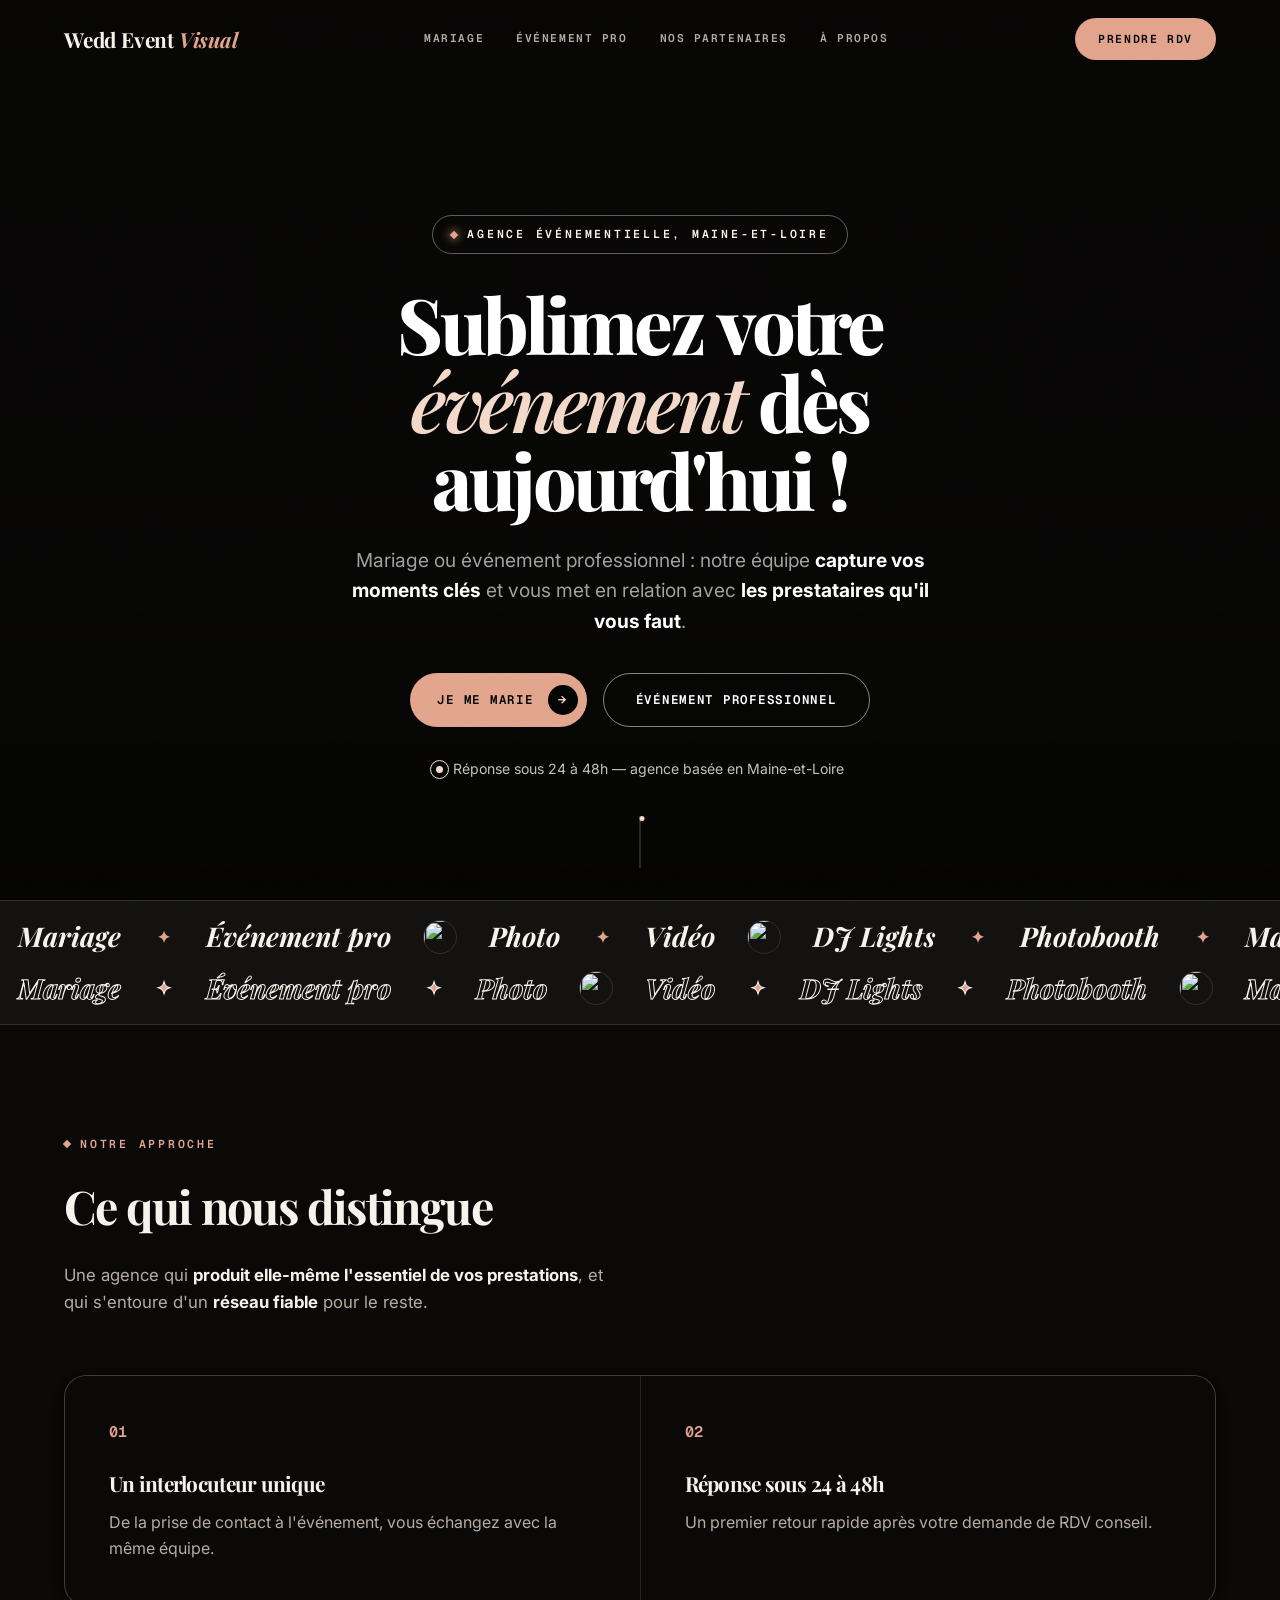
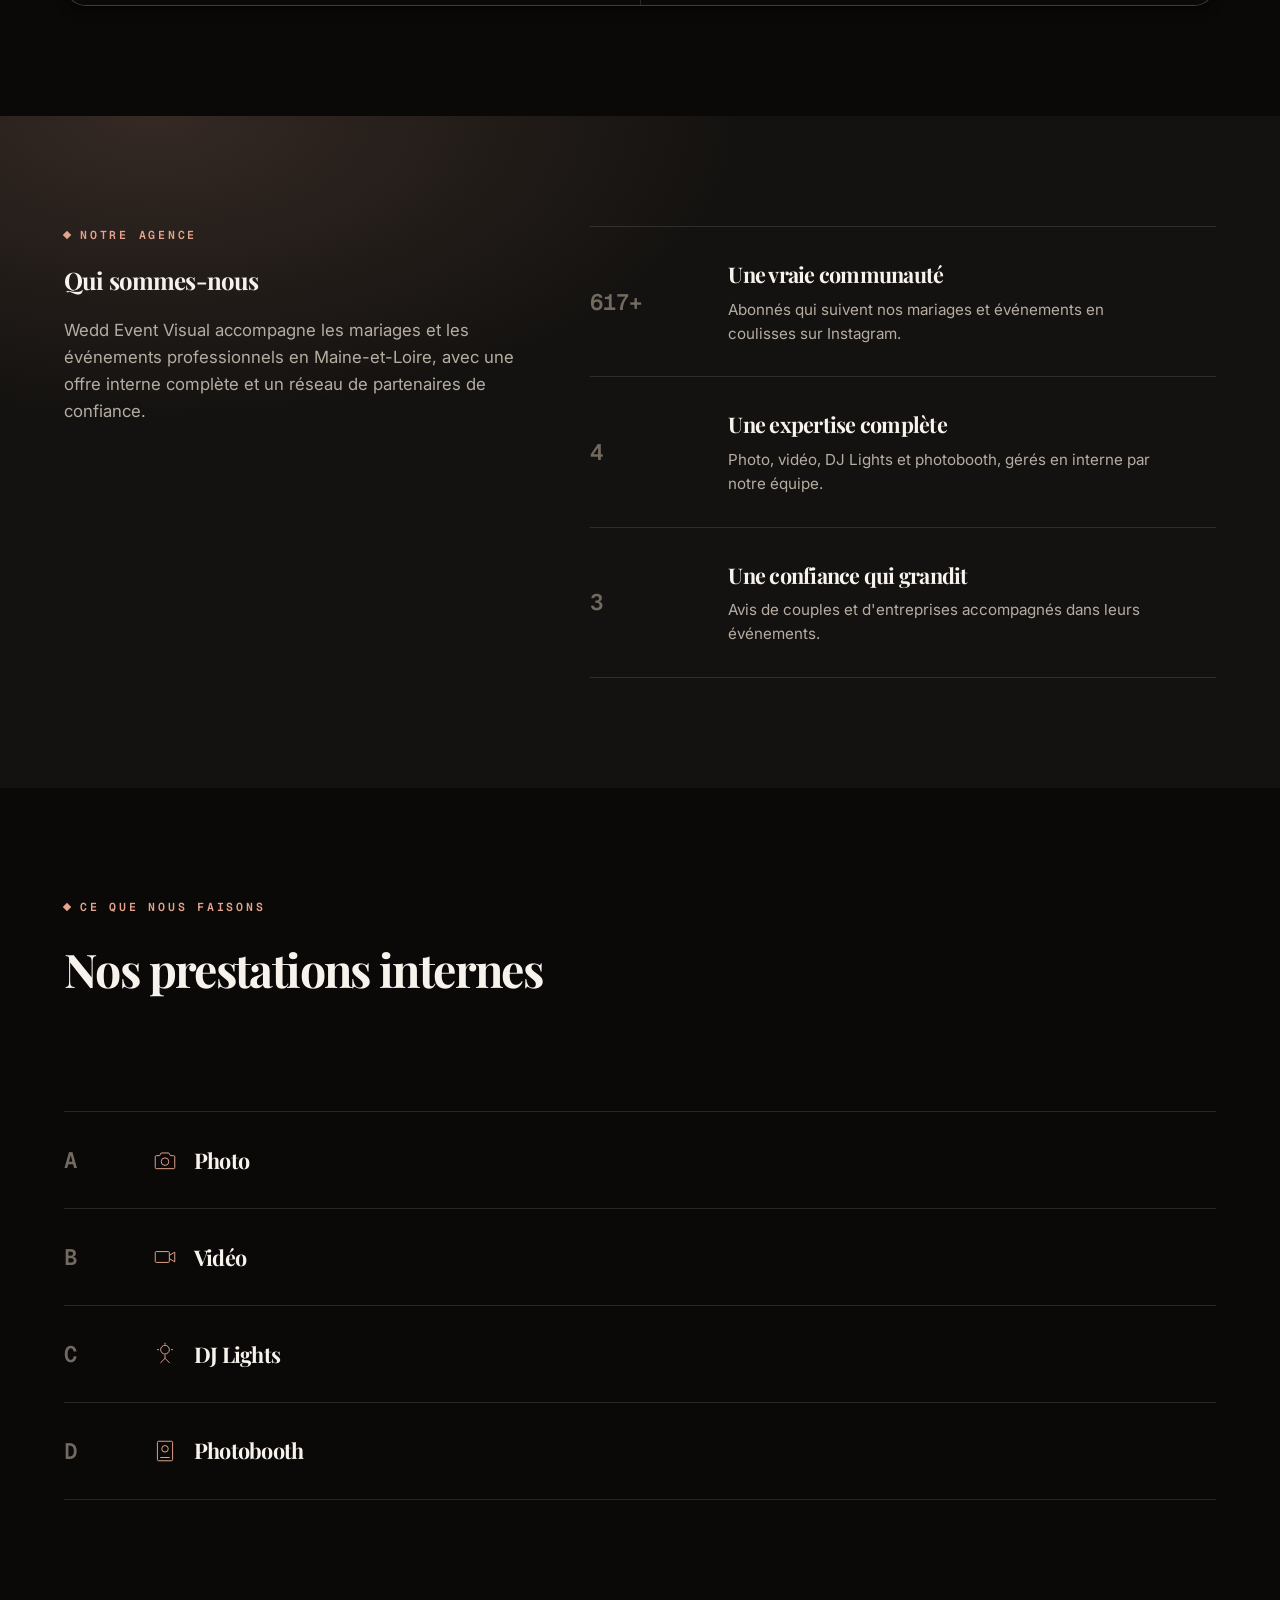
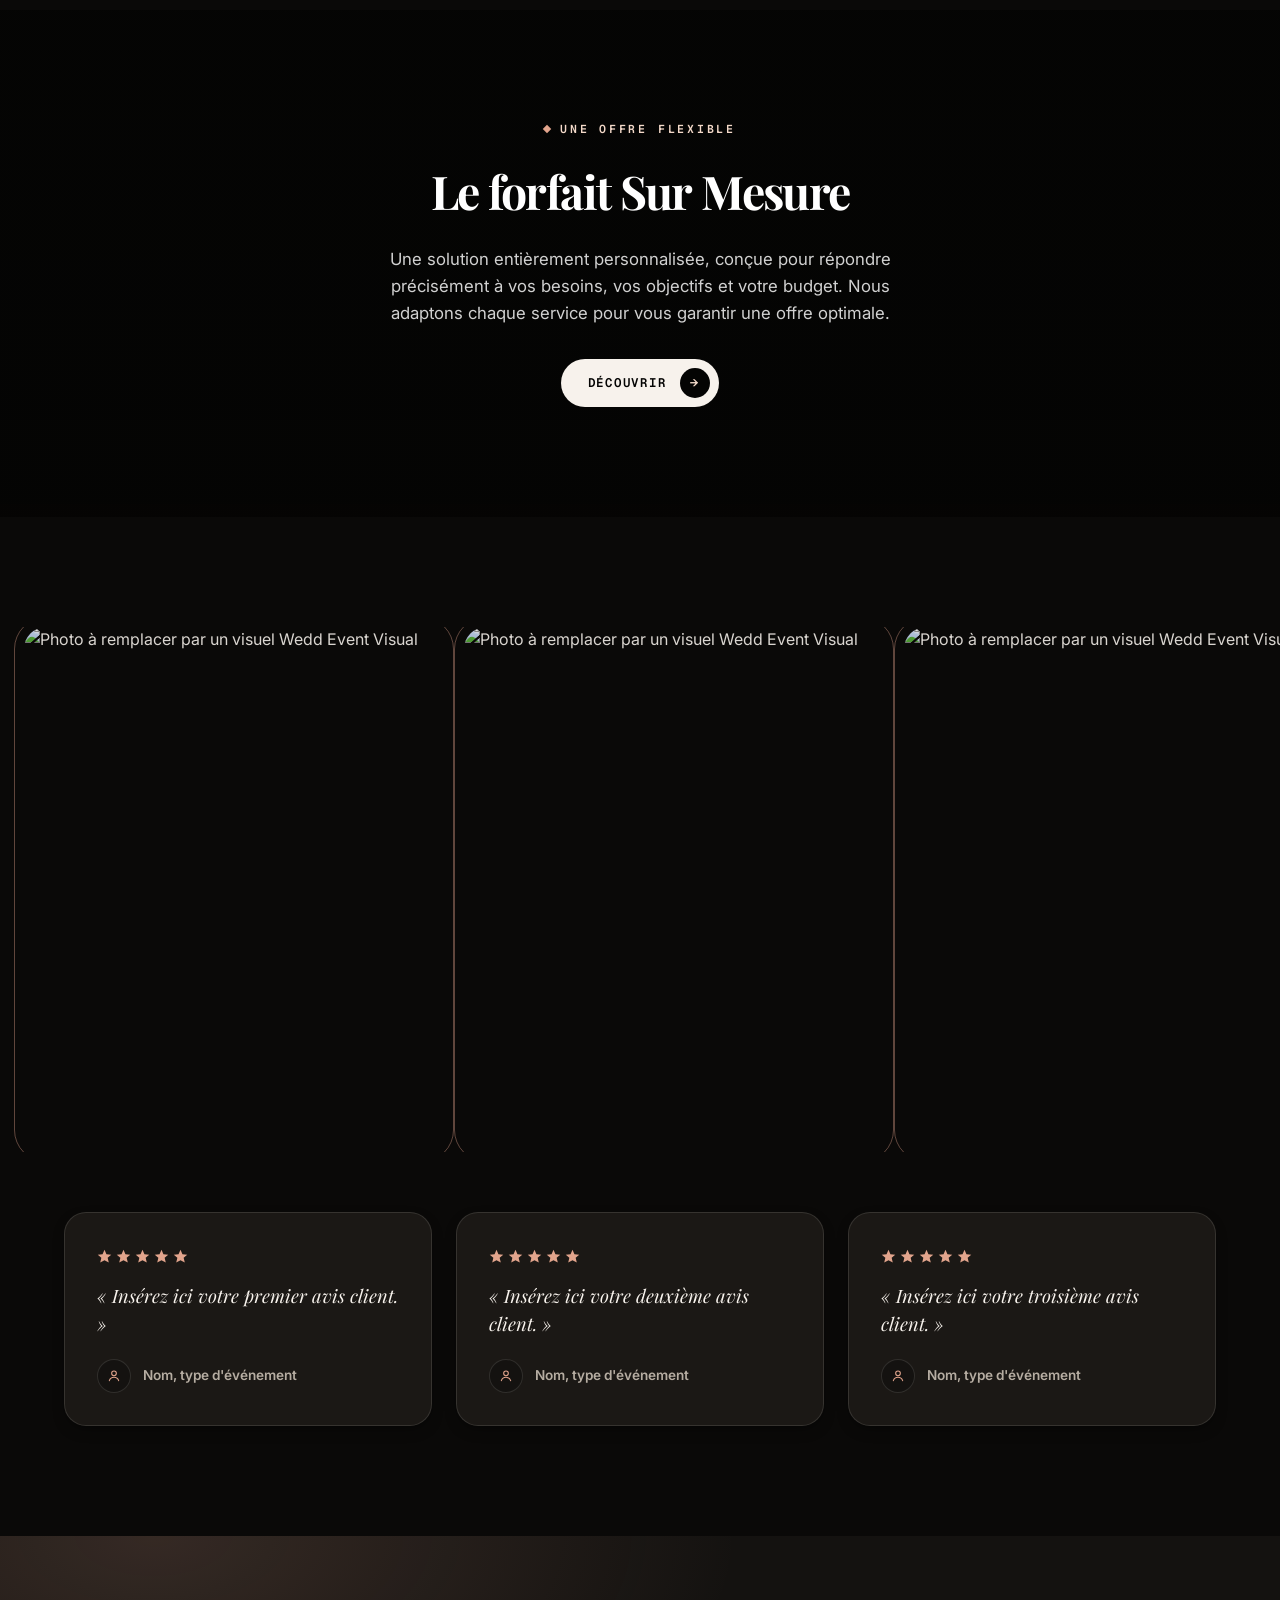
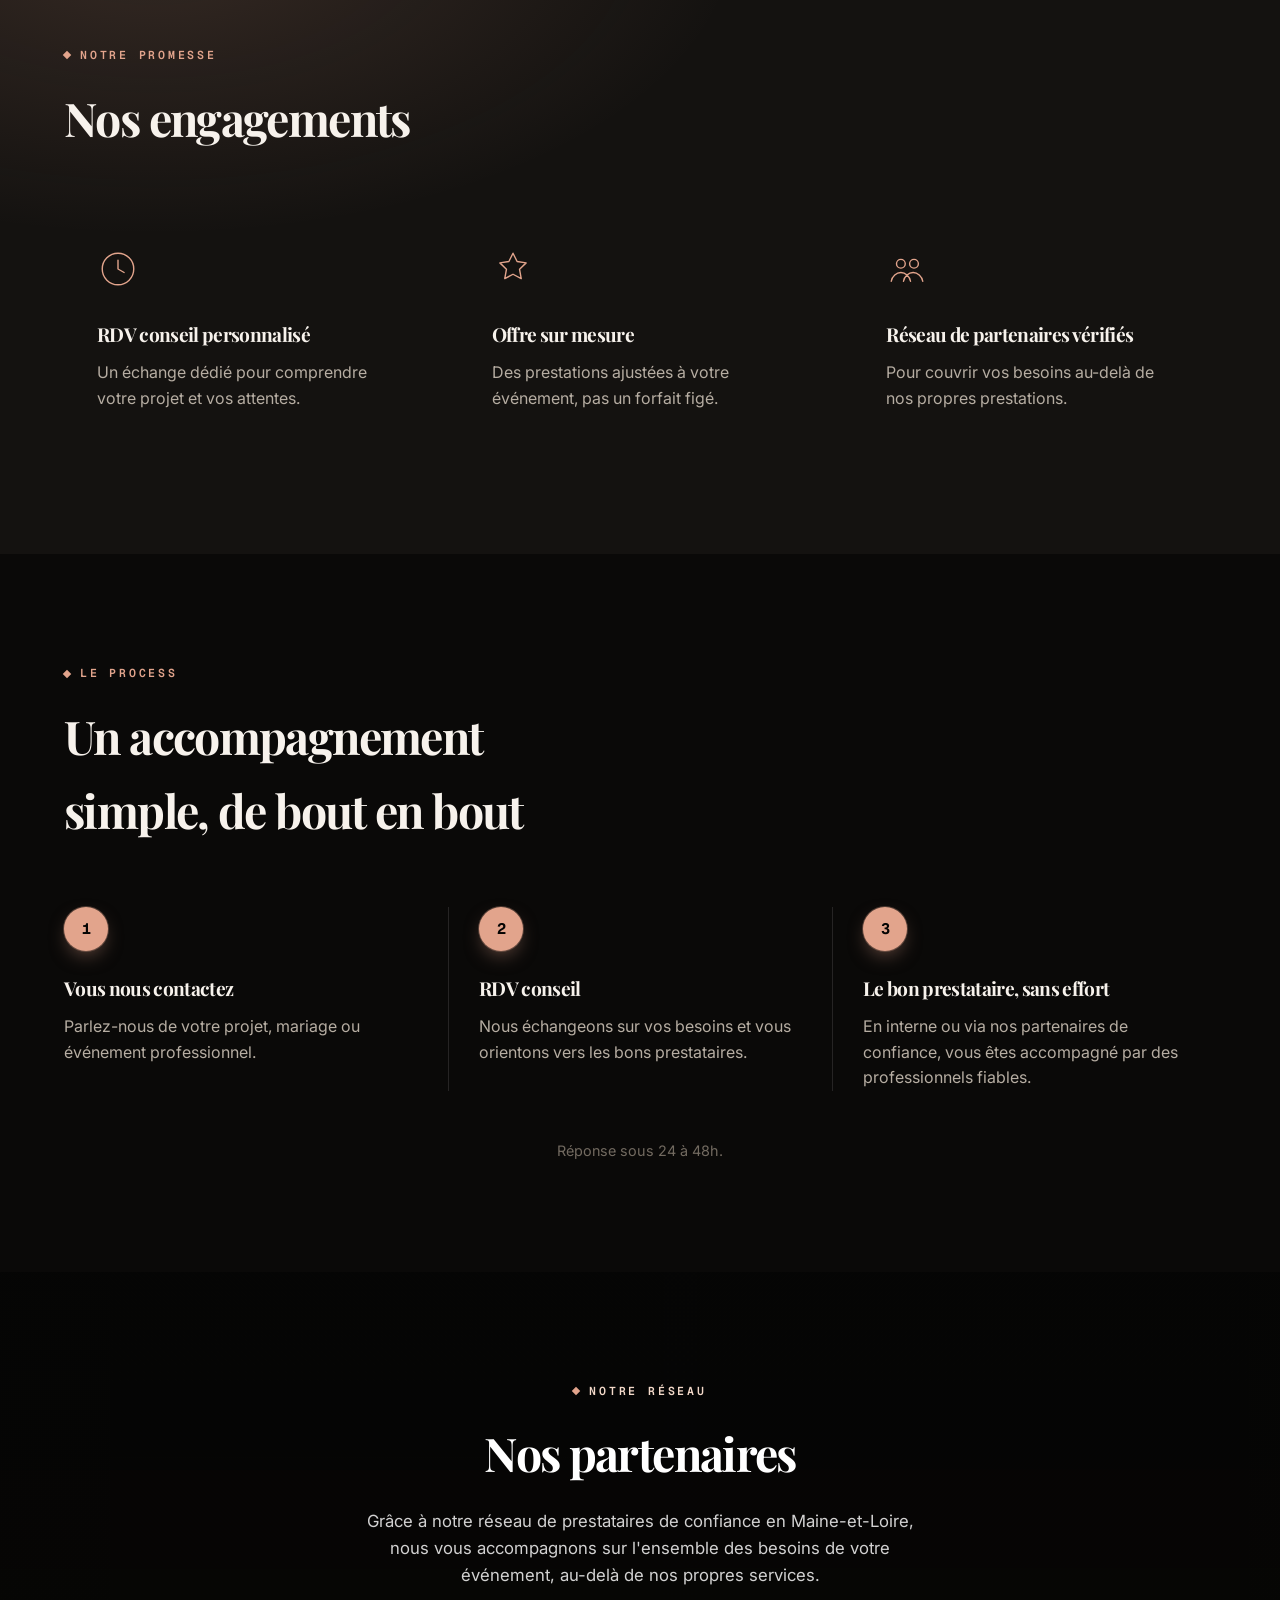
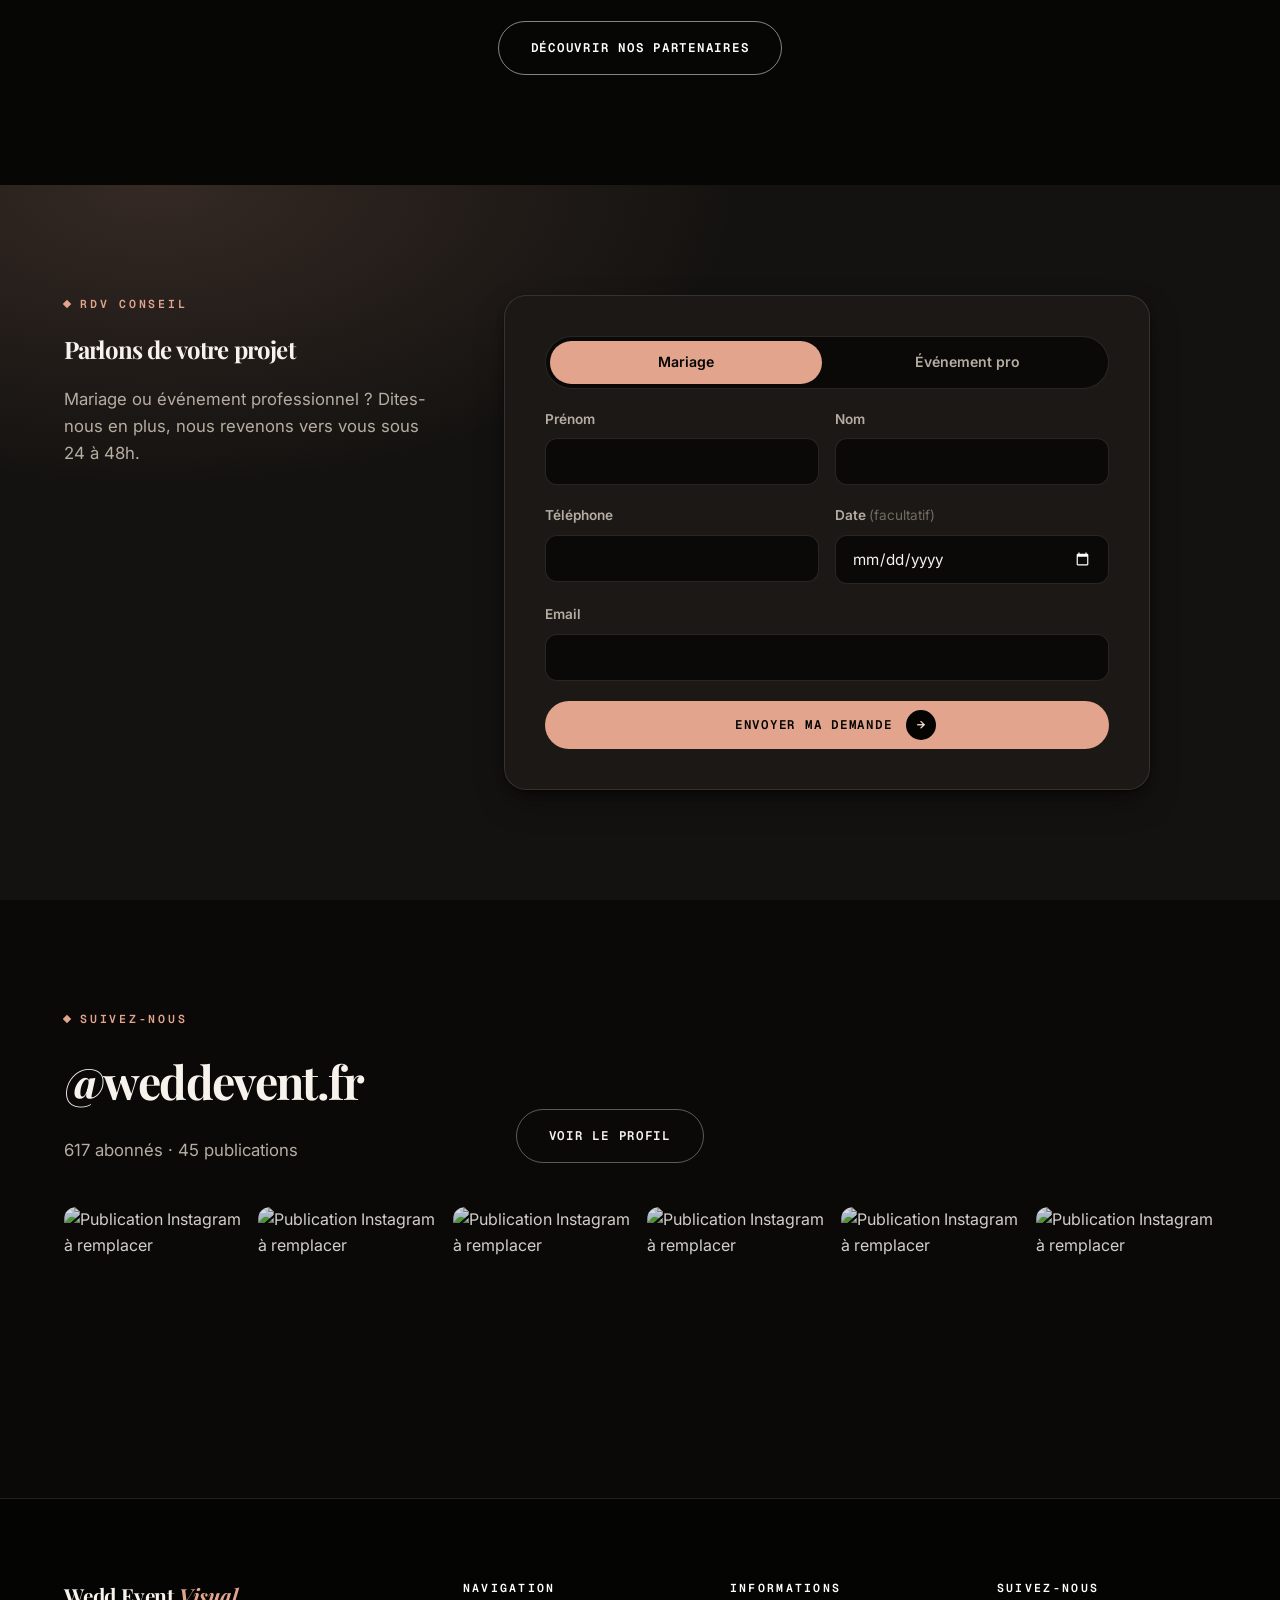
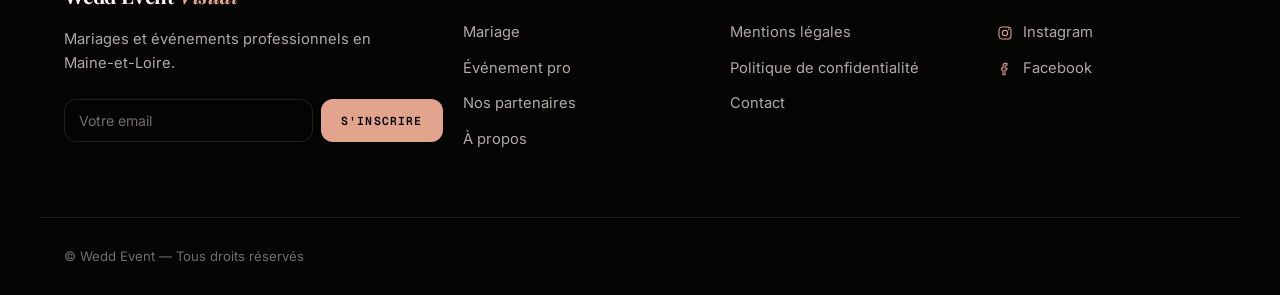
==== commit 4dc69e47: "Match the reference DA more closely: rounded, pill buttons, ratings Bump corner radii across cards, " ====
--- a/index.html
+++ b/index.html
@@ -51,7 +51,7 @@
         Sublimez votre <em>événement</em> dès aujourd'hui&nbsp;!
       </h1>
       <p class="hero-text reveal" data-reveal data-reveal-delay="2">
-        Mariage ou événement professionnel&nbsp;: notre équipe capture vos moments clés et vous met en relation avec les prestataires qu'il vous faut.
+        Mariage ou événement professionnel&nbsp;: notre équipe <strong>capture vos moments clés</strong> et vous met en relation avec <strong>les prestataires qu'il vous faut</strong>.
       </p>
 
       <div class="hero-ctas reveal" data-reveal data-reveal-delay="3">
@@ -115,7 +115,7 @@
         <p class="eyebrow reveal" data-reveal>Notre approche</p>
         <h2 class="reveal" data-reveal data-reveal-delay="1">Ce qui nous distingue</h2>
         <p class="section-text reveal" data-reveal data-reveal-delay="2">
-          Une agence qui produit elle-même l'essentiel de vos prestations, et qui s'entoure d'un réseau fiable pour le reste.
+          Une agence qui <strong>produit elle-même l'essentiel de vos prestations</strong>, et qui s'entoure d'un <strong>réseau fiable</strong> pour le reste.
         </p>
       </div>
 
@@ -261,16 +261,46 @@
     <div class="container">
       <div class="testimonials">
         <blockquote class="testimonial-card reveal" data-reveal>
+          <div class="rating" aria-hidden="true">
+            <svg viewBox="0 0 20 20" fill="currentColor"><path d="M10 1l2.6 5.9 6.4.6-4.8 4.3 1.5 6.2L10 14.9 4.3 18l1.5-6.2L1 7.5l6.4-.6L10 1Z"/></svg>
+            <svg viewBox="0 0 20 20" fill="currentColor"><path d="M10 1l2.6 5.9 6.4.6-4.8 4.3 1.5 6.2L10 14.9 4.3 18l1.5-6.2L1 7.5l6.4-.6L10 1Z"/></svg>
+            <svg viewBox="0 0 20 20" fill="currentColor"><path d="M10 1l2.6 5.9 6.4.6-4.8 4.3 1.5 6.2L10 14.9 4.3 18l1.5-6.2L1 7.5l6.4-.6L10 1Z"/></svg>
+            <svg viewBox="0 0 20 20" fill="currentColor"><path d="M10 1l2.6 5.9 6.4.6-4.8 4.3 1.5 6.2L10 14.9 4.3 18l1.5-6.2L1 7.5l6.4-.6L10 1Z"/></svg>
+            <svg viewBox="0 0 20 20" fill="currentColor"><path d="M10 1l2.6 5.9 6.4.6-4.8 4.3 1.5 6.2L10 14.9 4.3 18l1.5-6.2L1 7.5l6.4-.6L10 1Z"/></svg>
+          </div>
           <p>« Insérez ici votre premier avis client. »</p>
-          <footer>Nom, type d'événement</footer>
+          <footer>
+            <span class="avatar" aria-hidden="true"><svg viewBox="0 0 24 24" fill="none"><circle cx="12" cy="8" r="3.5" stroke="currentColor" stroke-width="1.6"/><path d="M5 19c1.2-3.5 4-5 7-5s5.8 1.5 7 5" stroke="currentColor" stroke-width="1.6" stroke-linecap="round"/></svg></span>
+            Nom, type d'événement
+          </footer>
         </blockquote>
         <blockquote class="testimonial-card reveal" data-reveal data-reveal-delay="1">
+          <div class="rating" aria-hidden="true">
+            <svg viewBox="0 0 20 20" fill="currentColor"><path d="M10 1l2.6 5.9 6.4.6-4.8 4.3 1.5 6.2L10 14.9 4.3 18l1.5-6.2L1 7.5l6.4-.6L10 1Z"/></svg>
+            <svg viewBox="0 0 20 20" fill="currentColor"><path d="M10 1l2.6 5.9 6.4.6-4.8 4.3 1.5 6.2L10 14.9 4.3 18l1.5-6.2L1 7.5l6.4-.6L10 1Z"/></svg>
+            <svg viewBox="0 0 20 20" fill="currentColor"><path d="M10 1l2.6 5.9 6.4.6-4.8 4.3 1.5 6.2L10 14.9 4.3 18l1.5-6.2L1 7.5l6.4-.6L10 1Z"/></svg>
+            <svg viewBox="0 0 20 20" fill="currentColor"><path d="M10 1l2.6 5.9 6.4.6-4.8 4.3 1.5 6.2L10 14.9 4.3 18l1.5-6.2L1 7.5l6.4-.6L10 1Z"/></svg>
+            <svg viewBox="0 0 20 20" fill="currentColor"><path d="M10 1l2.6 5.9 6.4.6-4.8 4.3 1.5 6.2L10 14.9 4.3 18l1.5-6.2L1 7.5l6.4-.6L10 1Z"/></svg>
+          </div>
           <p>« Insérez ici votre deuxième avis client. »</p>
-          <footer>Nom, type d'événement</footer>
+          <footer>
+            <span class="avatar" aria-hidden="true"><svg viewBox="0 0 24 24" fill="none"><circle cx="12" cy="8" r="3.5" stroke="currentColor" stroke-width="1.6"/><path d="M5 19c1.2-3.5 4-5 7-5s5.8 1.5 7 5" stroke="currentColor" stroke-width="1.6" stroke-linecap="round"/></svg></span>
+            Nom, type d'événement
+          </footer>
         </blockquote>
         <blockquote class="testimonial-card reveal" data-reveal data-reveal-delay="2">
+          <div class="rating" aria-hidden="true">
+            <svg viewBox="0 0 20 20" fill="currentColor"><path d="M10 1l2.6 5.9 6.4.6-4.8 4.3 1.5 6.2L10 14.9 4.3 18l1.5-6.2L1 7.5l6.4-.6L10 1Z"/></svg>
+            <svg viewBox="0 0 20 20" fill="currentColor"><path d="M10 1l2.6 5.9 6.4.6-4.8 4.3 1.5 6.2L10 14.9 4.3 18l1.5-6.2L1 7.5l6.4-.6L10 1Z"/></svg>
+            <svg viewBox="0 0 20 20" fill="currentColor"><path d="M10 1l2.6 5.9 6.4.6-4.8 4.3 1.5 6.2L10 14.9 4.3 18l1.5-6.2L1 7.5l6.4-.6L10 1Z"/></svg>
+            <svg viewBox="0 0 20 20" fill="currentColor"><path d="M10 1l2.6 5.9 6.4.6-4.8 4.3 1.5 6.2L10 14.9 4.3 18l1.5-6.2L1 7.5l6.4-.6L10 1Z"/></svg>
+            <svg viewBox="0 0 20 20" fill="currentColor"><path d="M10 1l2.6 5.9 6.4.6-4.8 4.3 1.5 6.2L10 14.9 4.3 18l1.5-6.2L1 7.5l6.4-.6L10 1Z"/></svg>
+          </div>
           <p>« Insérez ici votre troisième avis client. »</p>
-          <footer>Nom, type d'événement</footer>
+          <footer>
+            <span class="avatar" aria-hidden="true"><svg viewBox="0 0 24 24" fill="none"><circle cx="12" cy="8" r="3.5" stroke="currentColor" stroke-width="1.6"/><path d="M5 19c1.2-3.5 4-5 7-5s5.8 1.5 7 5" stroke="currentColor" stroke-width="1.6" stroke-linecap="round"/></svg></span>
+            Nom, type d'événement
+          </footer>
         </blockquote>
       </div>
     </div>
--- a/css/style.css
+++ b/css/style.css
@@ -21,8 +21,8 @@
   --font-body: 'Inter', -apple-system, BlinkMacSystemFont, sans-serif;
 
   --container: 1200px;
-  --radius: 4px;
-  --radius-sm: 2px;
+  --radius: 22px;
+  --radius-sm: 12px;
 
   --shadow-sm: 0 0.6px 1.6px -1.5px rgba(0,0,0,.5), 0 2.3px 6px -3px rgba(0,0,0,.45), 0 5.6px 14.5px -4.5px rgba(0,0,0,.4);
   --shadow-md: 0 1px 2px -1px rgba(0,0,0,.5), 0 4px 10px -3px rgba(0,0,0,.45), 0 14px 32px -8px rgba(0,0,0,.5);
@@ -75,9 +75,9 @@
    Buttons
    ========================================================================== */
 .btn{
-  display:inline-flex; align-items:center; justify-content:center; gap:10px;
-  padding:16px 32px;
-  border-radius:var(--radius-sm);
+  display:inline-flex; align-items:center; justify-content:center; gap:14px;
+  padding:8px 8px 8px 26px;
+  border-radius:100px;
   font-family:var(--font-mono);
   font-size:0.78rem; font-weight:600;
   text-transform:uppercase; letter-spacing:0.14em;
@@ -86,19 +86,28 @@
   transition:transform .35s var(--ease), background .3s ease, color .3s ease, border-color .3s ease, box-shadow .35s var(--ease);
   white-space:nowrap;
 }
+.btn:not(:has(.icon-arrow)){ padding:16px 32px; }
 .btn:hover{ transform:translateY(-2px); box-shadow:var(--shadow-md); }
 .btn-primary{ background:var(--accent); color:var(--dark); }
 .btn-primary:hover{ background:var(--accent-soft); box-shadow:var(--glow); }
 .btn-inverse{ background:var(--ink); color:var(--dark); }
 .btn-inverse:hover{ background:var(--accent-soft); box-shadow:var(--glow); }
-.btn-outline{ background:transparent; color:var(--ink); border-color:rgba(247,242,236,.35); }
+.btn-outline{ background:transparent; color:var(--ink); border-color:rgba(247,242,236,.35); padding:16px 32px; }
 .btn-outline:hover{ background:var(--ink); color:var(--dark); border-color:var(--ink); }
 .btn-light{ color:#fff; border-color:rgba(255,255,255,.5); }
 .btn-light:hover{ border-color:#fff; background:rgba(255,255,255,.1); }
-.btn-sm{ padding:11px 22px; font-size:0.72rem; }
+.btn-sm{ padding:8px 8px 8px 22px; font-size:0.72rem; }
+.btn-sm:not(:has(.icon-arrow)){ padding:11px 22px; }
 .btn-block{ width:100%; }
-.btn .icon-arrow{ transition:transform .35s var(--ease); }
-.btn:hover .icon-arrow{ transform:translateX(4px); }
+.btn .icon-arrow{
+  display:inline-flex; align-items:center; justify-content:center;
+  width:30px; height:30px; border-radius:50%; flex-shrink:0;
+  background:var(--dark); color:var(--accent-soft);
+  font-size:0.85rem; line-height:1;
+  transition:transform .4s var(--ease);
+}
+.btn-outline .icon-arrow{ background:var(--ink); color:var(--dark); }
+.btn:hover .icon-arrow{ transform:rotate(45deg); }
 
 /* ==========================================================================
    Header
@@ -205,9 +214,10 @@
 }
 .hero-text{
   font-size:clamp(1rem, 1.6vw, 1.2rem);
-  color:rgba(255,255,255,.85);
+  color:rgba(255,255,255,.62);
   max-width:600px; margin-inline:auto; margin-bottom:36px;
 }
+.hero-text strong{ color:#fff; font-weight:700; }
 .hero-ctas{ display:flex; gap:16px; justify-content:center; flex-wrap:wrap; margin-bottom:28px; }
 
 .reassurance{
@@ -304,6 +314,7 @@
 .eyebrow-light{ color:var(--accent-soft); }
 .section-head h2{ font-size:clamp(2rem, 4vw, 2.9rem); margin-bottom:18px; }
 .section-text{ font-size:1.05rem; color:var(--ink-soft); max-width:560px; }
+.section-text strong{ color:var(--ink); font-weight:700; }
 .section-text.light{ color:rgba(255,255,255,.82); }
 
 /* reveal-on-scroll */
@@ -445,16 +456,23 @@
   transition:transform .4s var(--ease), box-shadow .4s var(--ease), border-color .4s ease;
 }
 .testimonial-card:hover{ transform:translateY(-6px); box-shadow:var(--shadow-md), var(--glow); border-color:rgba(226,164,140,.3); }
-.testimonial-card::before{
-  content:'“'; position:absolute; top:8px; left:24px;
-  font-family:var(--font-display); font-size:3.2rem; font-weight:700; font-style:italic;
-  color:var(--accent); opacity:.5; line-height:1;
-}
+.rating{ display:flex; gap:4px; margin-bottom:18px; }
+.rating svg{ width:15px; height:15px; color:var(--accent); }
 .testimonial-card p{
   font-family:var(--font-display); font-style:italic; font-size:1.15rem;
-  color:var(--ink); margin-bottom:20px; line-height:1.5; position:relative; z-index:1;
-}
-.testimonial-card footer{ font-size:0.85rem; color:var(--ink-soft); font-weight:600; }
+  color:var(--ink); margin-bottom:22px; line-height:1.5; position:relative; z-index:1;
+}
+.testimonial-card footer{
+  display:flex; align-items:center; gap:12px;
+  font-size:0.85rem; color:var(--ink-soft); font-weight:600;
+}
+.avatar{
+  width:34px; height:34px; border-radius:50%; flex-shrink:0;
+  display:flex; align-items:center; justify-content:center;
+  background:var(--bg-alt); color:var(--accent);
+  border:1px solid var(--line);
+}
+.avatar svg{ width:16px; height:16px; }
 
 /* ==========================================================================
    Nos engagements
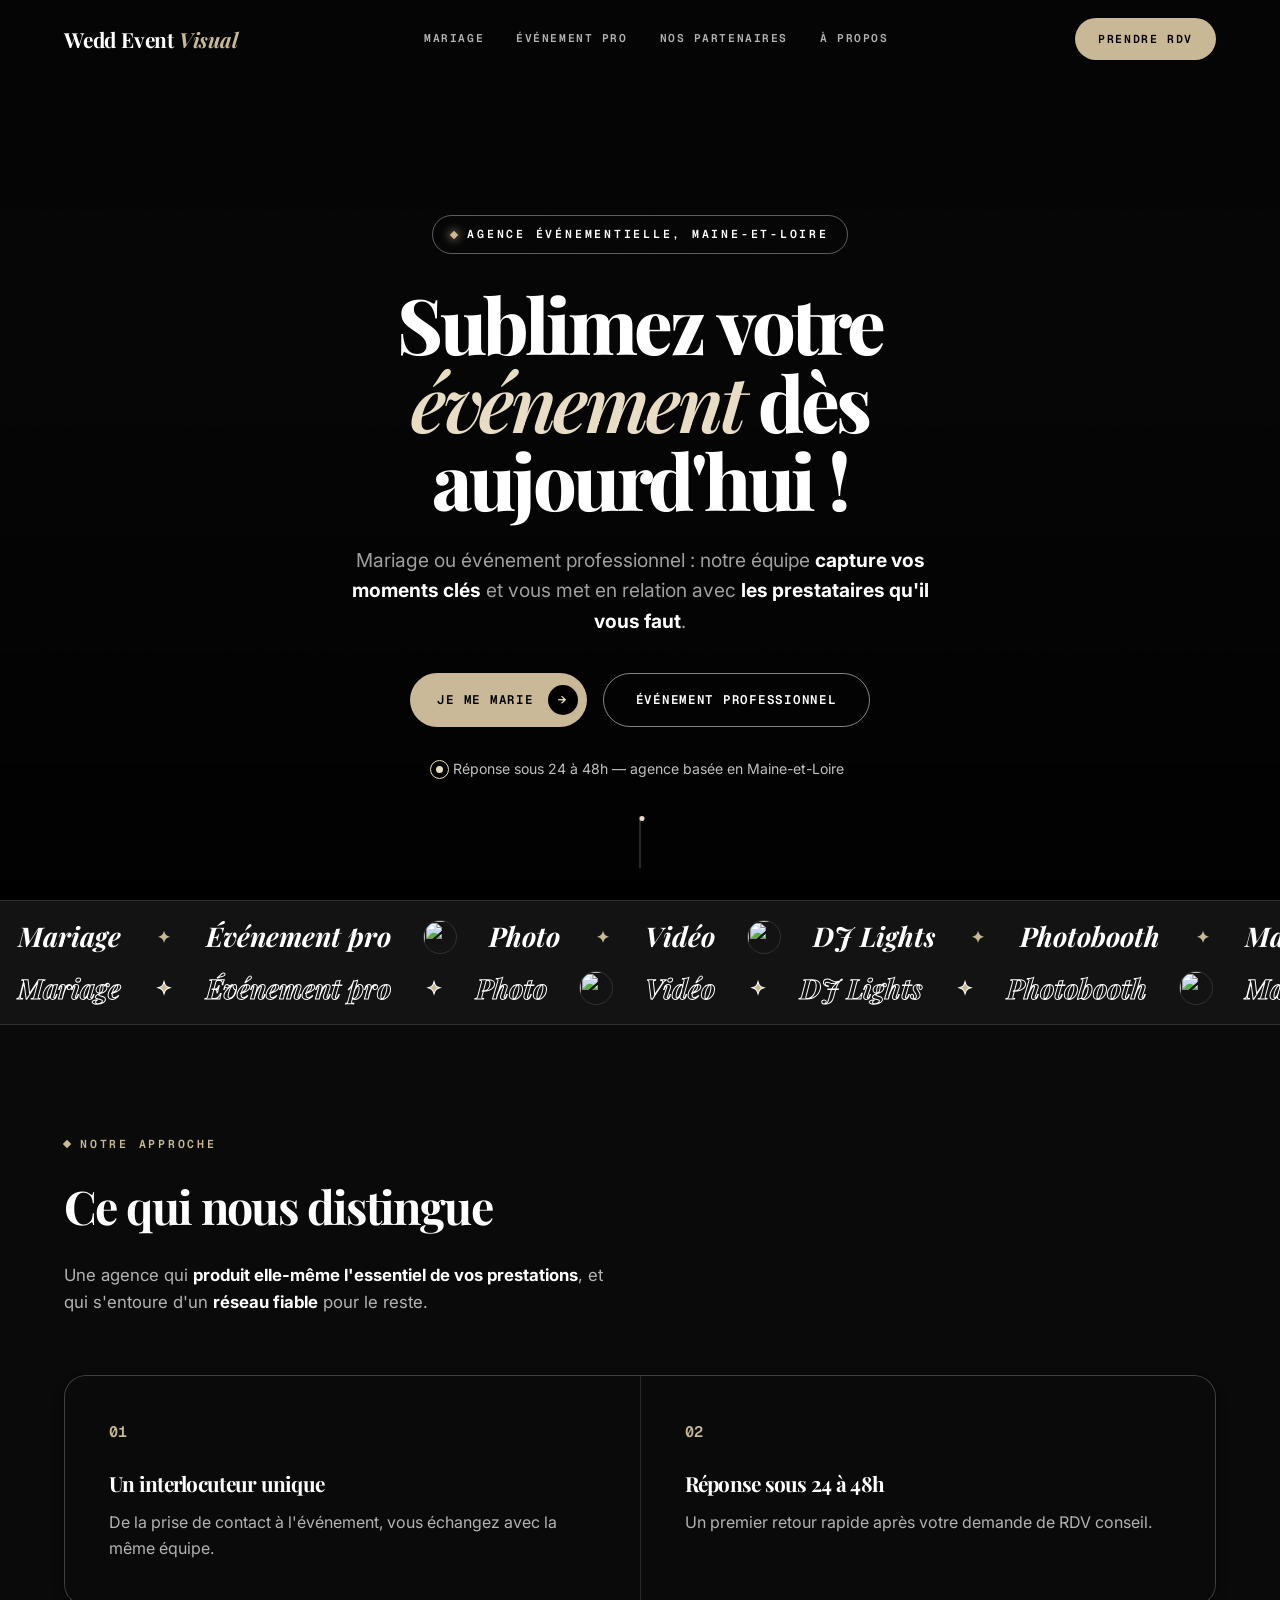
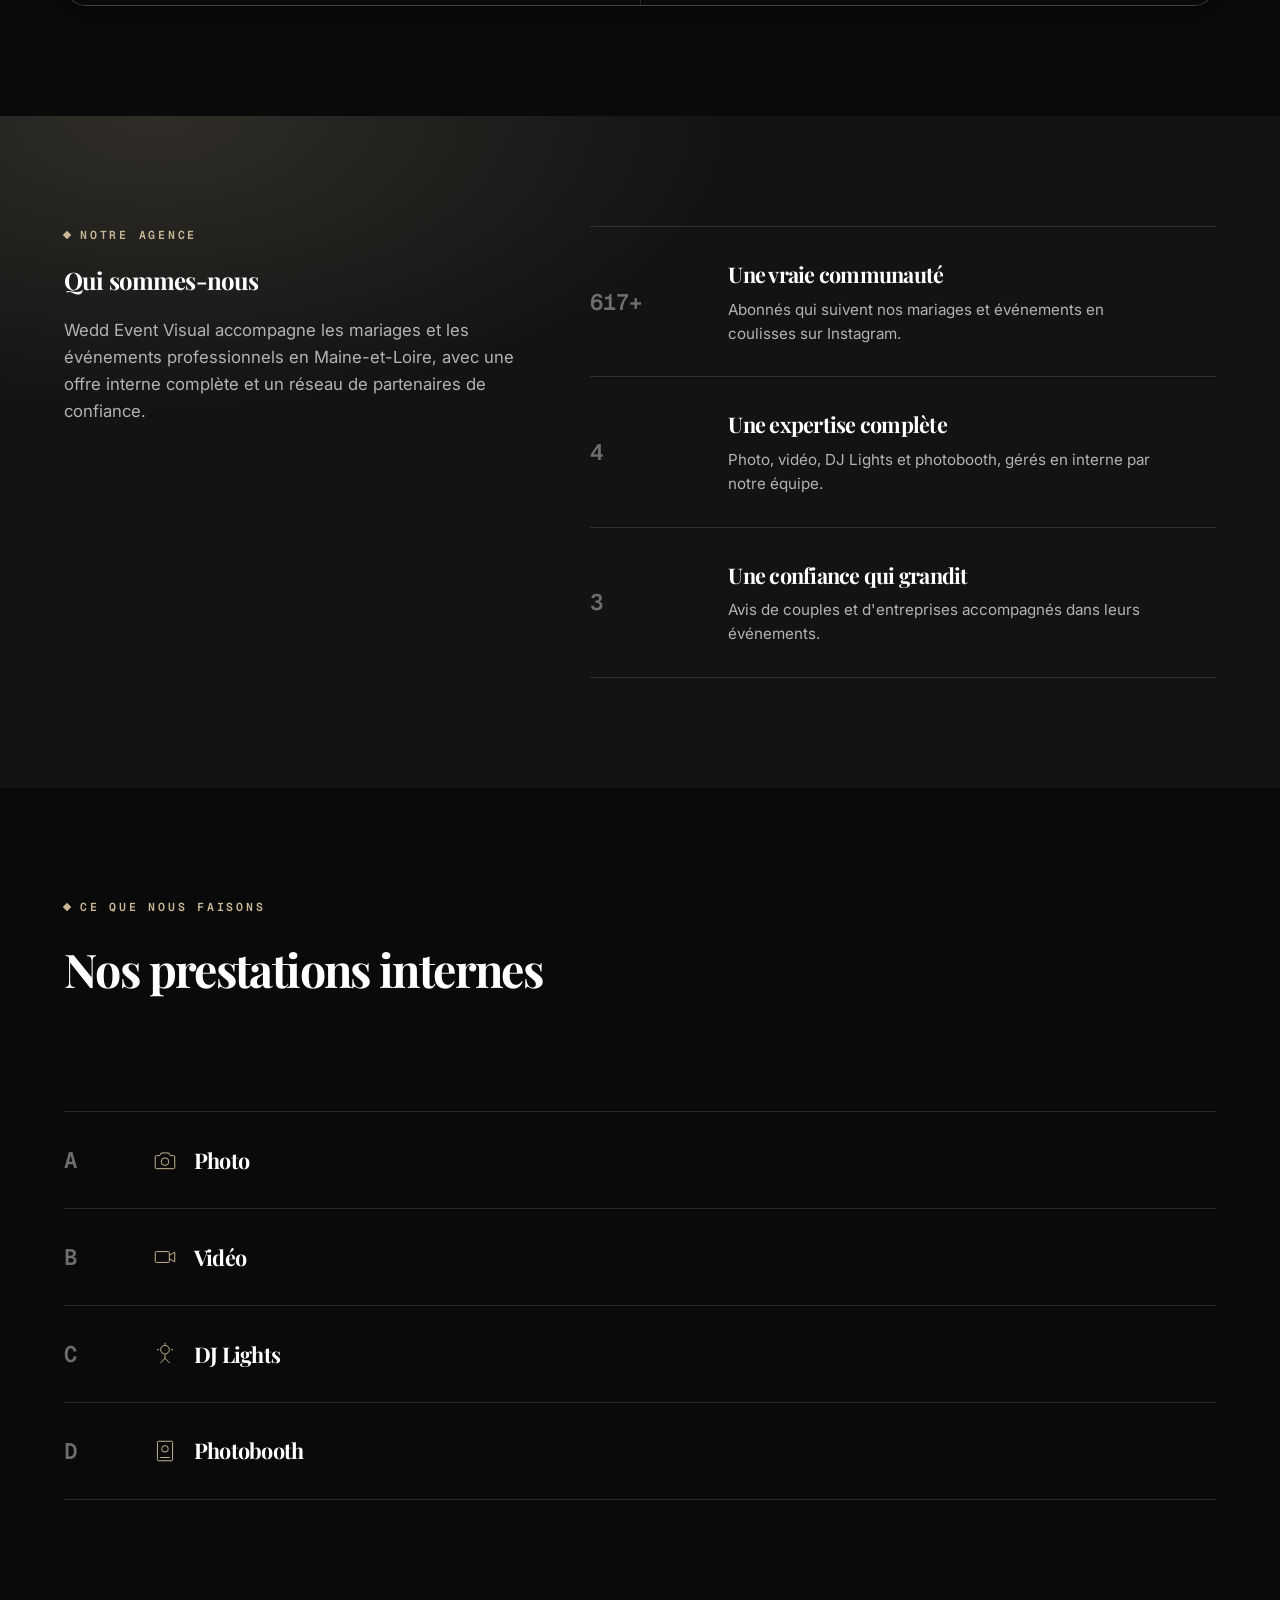
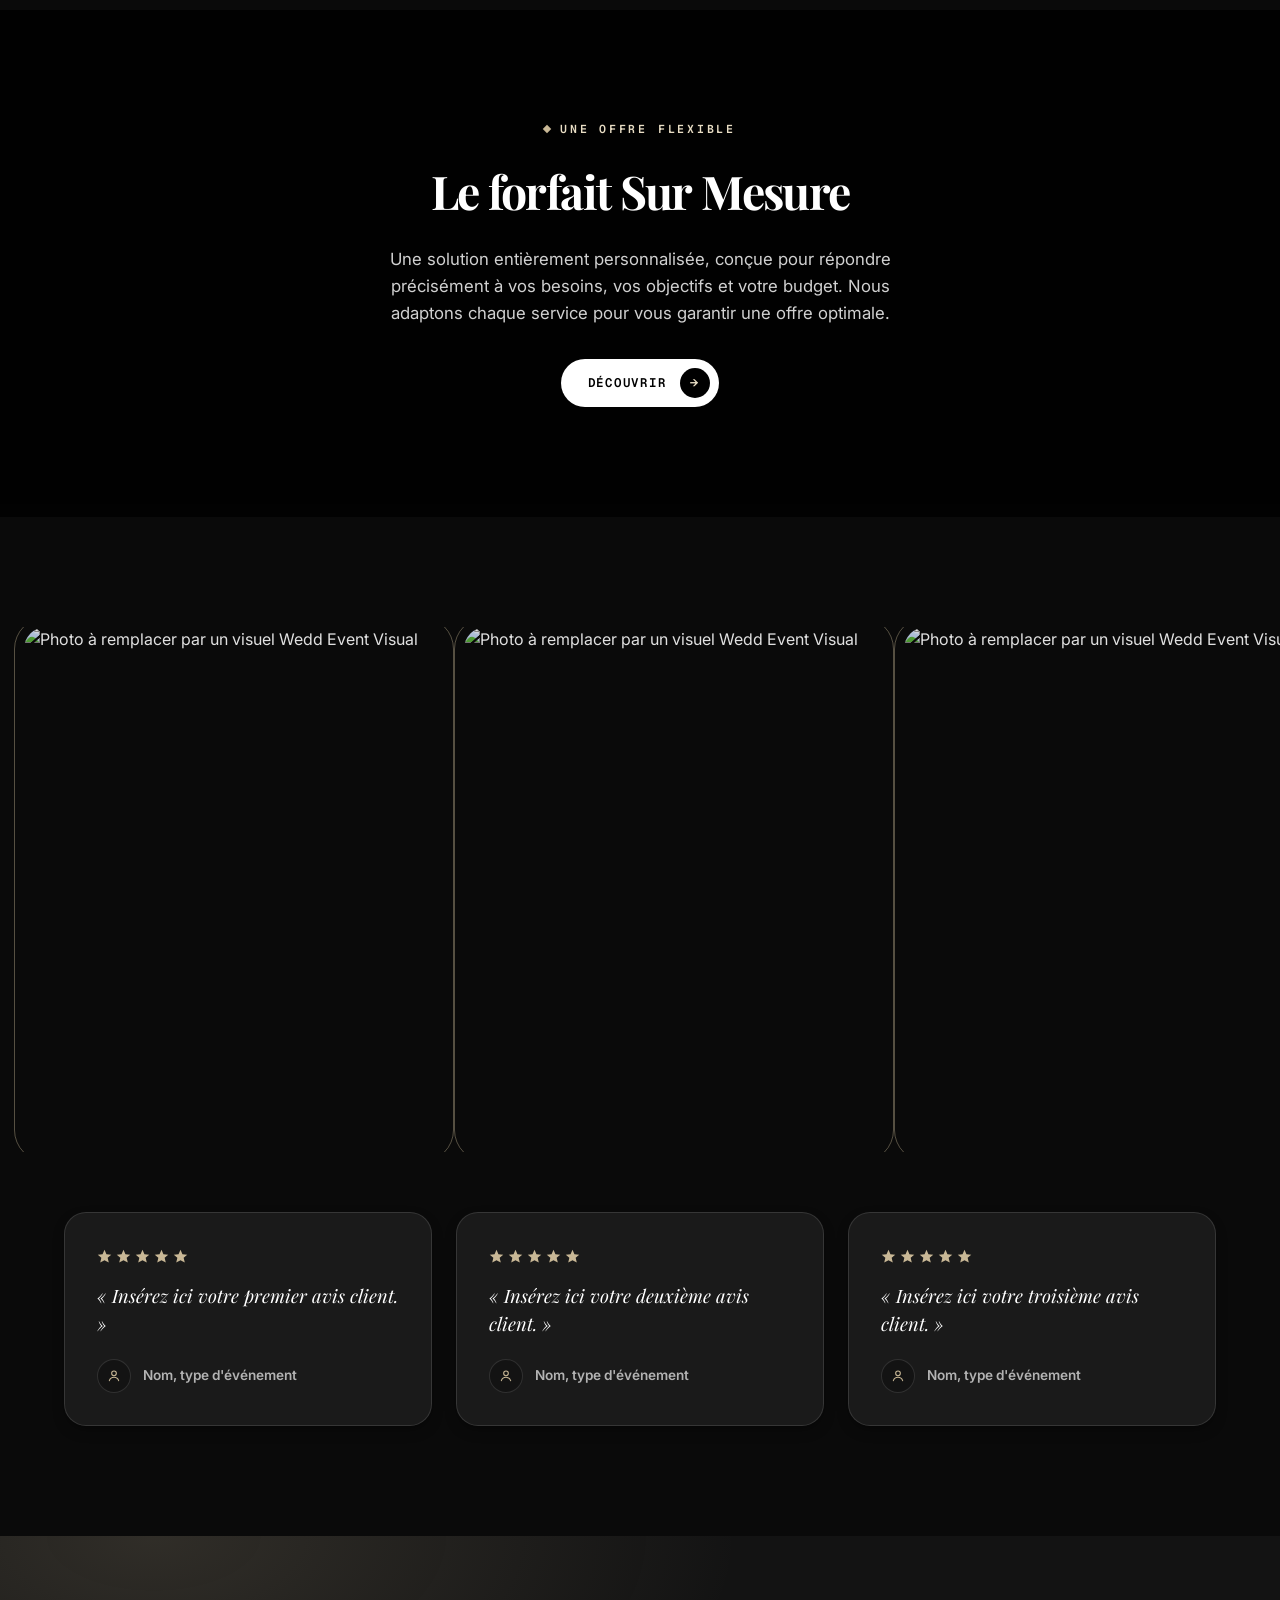
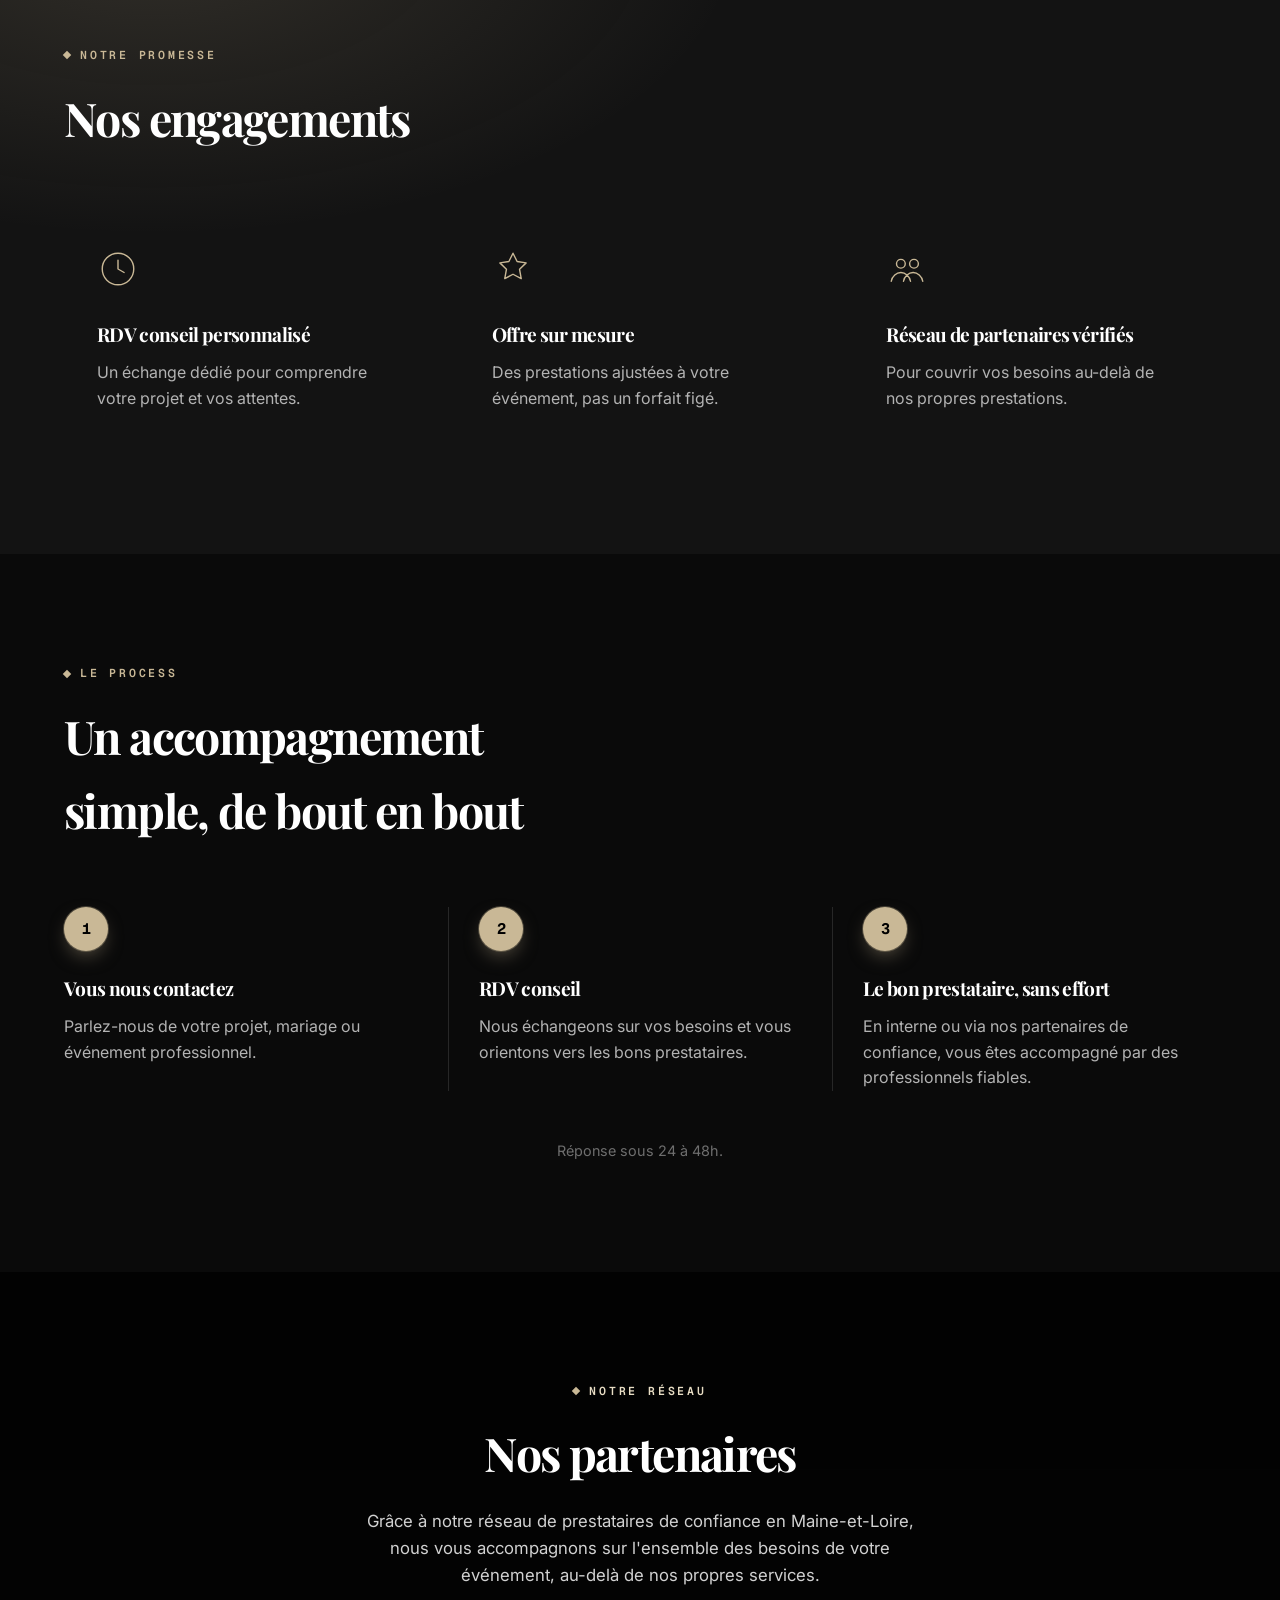
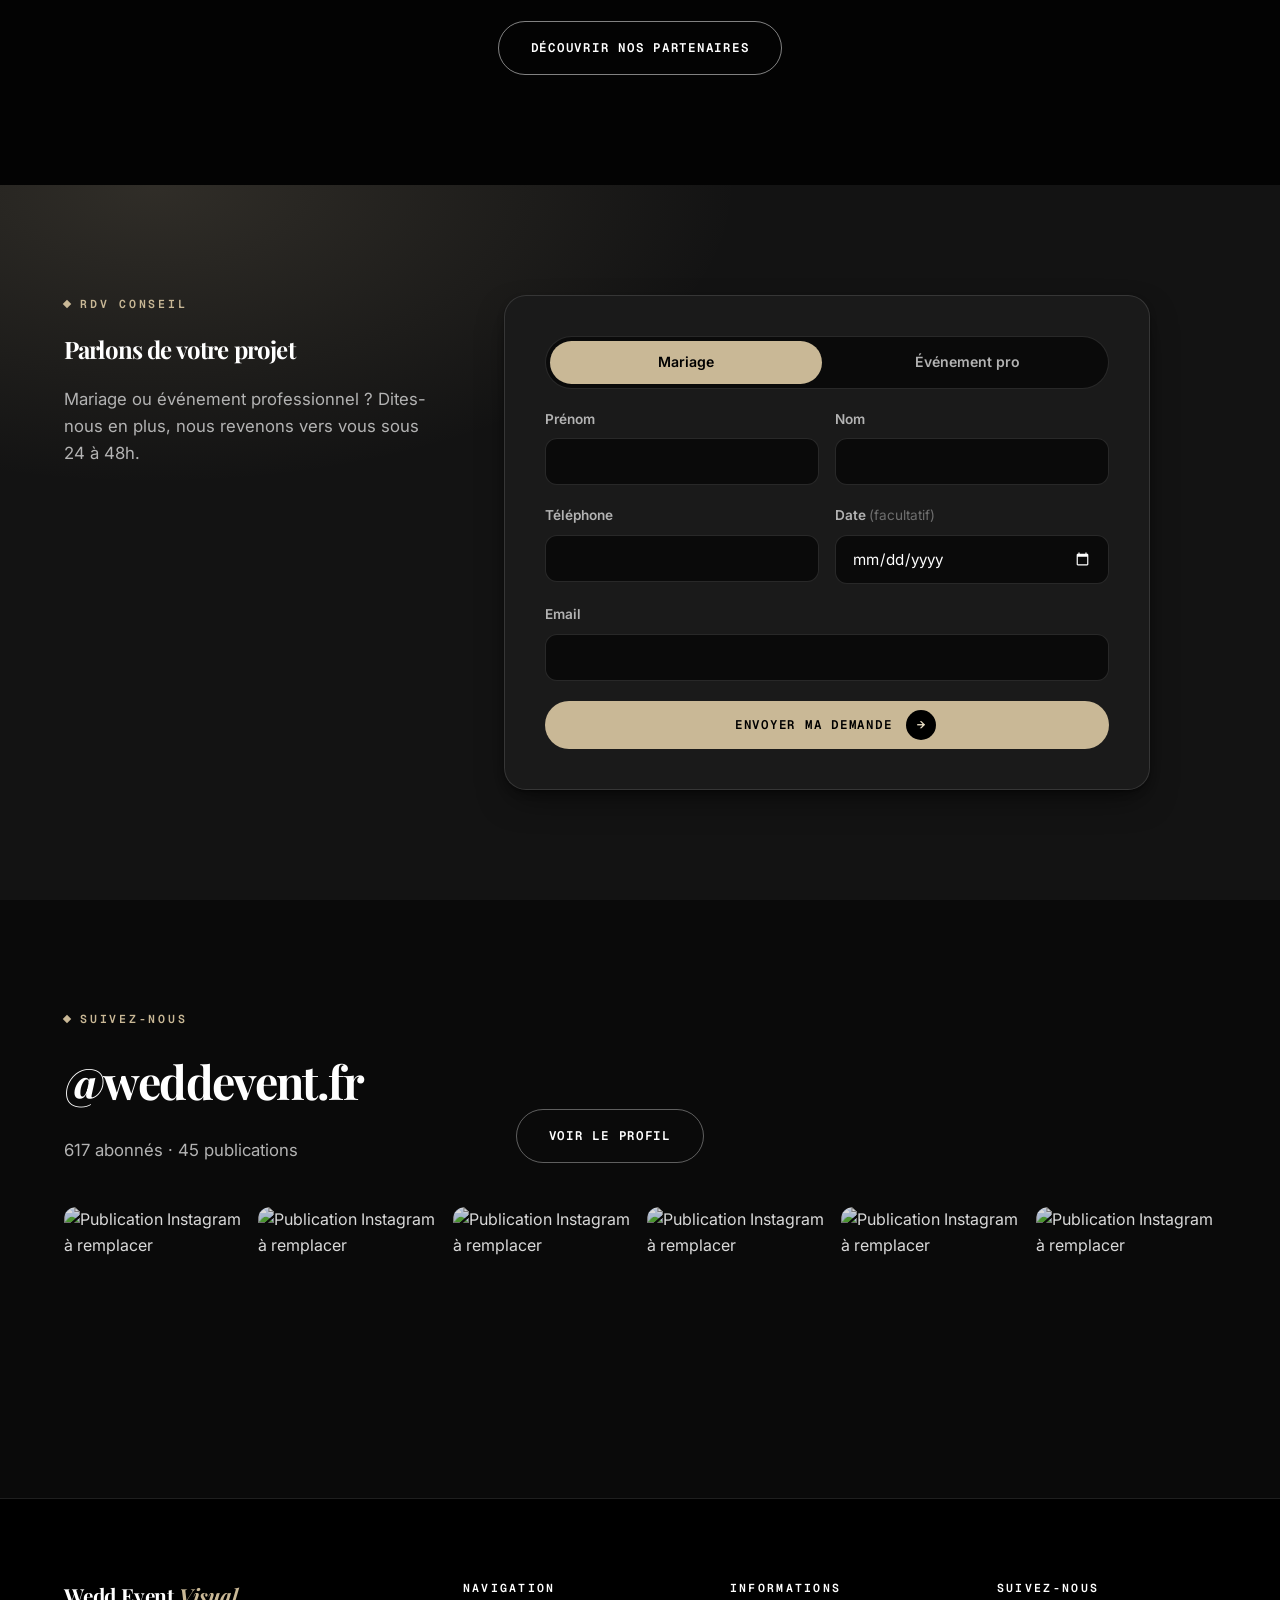
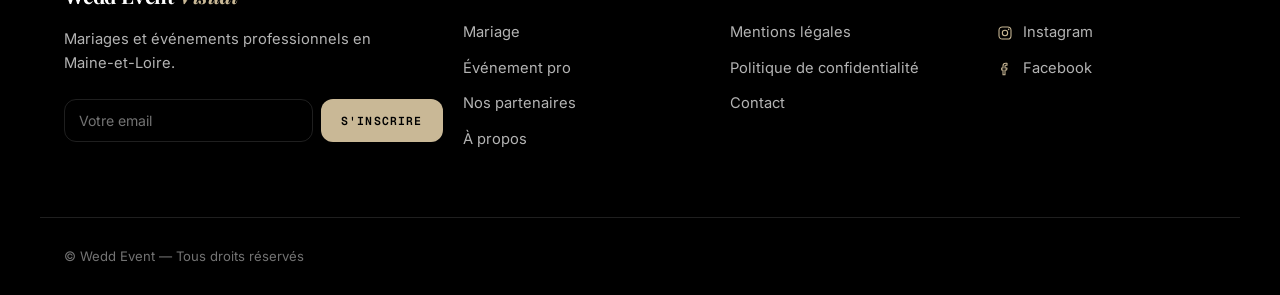
==== commit 135c62a2: "Add a dedicated Mariage universe page, switch to black & white + beige Build mariage.html as a stand" ====
--- a/index.html
+++ b/index.html
@@ -21,7 +21,7 @@
     <a href="#" class="logo">Wedd&nbsp;Event <span>Visual</span></a>
 
     <nav class="main-nav" id="main-nav" aria-label="Navigation principale">
-      <a href="#prestations">Mariage</a>
+      <a href="mariage.html">Mariage</a>
       <a href="#forfait">Événement pro</a>
       <a href="#partenaires">Nos partenaires</a>
       <a href="#qui-sommes-nous">À propos</a>
@@ -472,7 +472,7 @@
 
     <div class="footer-col">
       <h4>Navigation</h4>
-      <a href="#prestations">Mariage</a>
+      <a href="mariage.html">Mariage</a>
       <a href="#forfait">Événement pro</a>
       <a href="#partenaires">Nos partenaires</a>
       <a href="#qui-sommes-nous">À propos</a>
--- a/css/style.css
+++ b/css/style.css
@@ -2,19 +2,19 @@
    Wedd Event Visual — design tokens (dark, bold editorial)
    ========================================================================== */
 :root{
-  --bg:#0a0908;
-  --bg-alt:#141210;
-  --surface:#1b1815;
-  --ink:#f7f2ec;
-  --ink-soft:#b6ada2;
-  --ink-faint:#726a60;
-  --accent:#e2a48c;
-  --accent-dark:#c17f5f;
-  --accent-soft:#f3d9c9;
-  --line:rgba(247,242,236,.12);
-  --dark:#040403;
-  --dark-alt:#0a0908;
-  --cream-on-dark:#f7f2ec;
+  --bg:#0a0a0a;
+  --bg-alt:#131313;
+  --surface:#1a1a1a;
+  --ink:#ffffff;
+  --ink-soft:#b3b3b3;
+  --ink-faint:#6e6e6e;
+  --accent:#c9b896;
+  --accent-dark:#a3906a;
+  --accent-soft:#e8ddc4;
+  --line:rgba(255,255,255,.12);
+  --dark:#000000;
+  --dark-alt:#0a0a0a;
+  --cream-on-dark:#ffffff;
 
   --font-display: 'Playfair Display', 'Iowan Old Style', Georgia, serif;
   --font-mono: 'Geist Mono', 'SF Mono', ui-monospace, monospace;
@@ -27,7 +27,7 @@
   --shadow-sm: 0 0.6px 1.6px -1.5px rgba(0,0,0,.5), 0 2.3px 6px -3px rgba(0,0,0,.45), 0 5.6px 14.5px -4.5px rgba(0,0,0,.4);
   --shadow-md: 0 1px 2px -1px rgba(0,0,0,.5), 0 4px 10px -3px rgba(0,0,0,.45), 0 14px 32px -8px rgba(0,0,0,.5);
   --shadow-lg: 0 2px 4px -2px rgba(0,0,0,.55), 0 10px 24px -6px rgba(0,0,0,.5), 0 30px 60px -20px rgba(0,0,0,.65);
-  --glow: 0 0 0 1px rgba(226,164,140,.28), 0 20px 50px -14px rgba(226,164,140,.4);
+  --glow: 0 0 0 1px rgba(201,184,150,.28), 0 20px 50px -14px rgba(201,184,150,.4);
 
   --ease: cubic-bezier(.16,.8,.24,1);
   --ease-swift: cubic-bezier(.44,0,.56,1);
@@ -92,7 +92,7 @@
 .btn-primary:hover{ background:var(--accent-soft); box-shadow:var(--glow); }
 .btn-inverse{ background:var(--ink); color:var(--dark); }
 .btn-inverse:hover{ background:var(--accent-soft); box-shadow:var(--glow); }
-.btn-outline{ background:transparent; color:var(--ink); border-color:rgba(247,242,236,.35); padding:16px 32px; }
+.btn-outline{ background:transparent; color:var(--ink); border-color:rgba(255,255,255,.35); padding:16px 32px; }
 .btn-outline:hover{ background:var(--ink); color:var(--dark); border-color:var(--ink); }
 .btn-light{ color:#fff; border-color:rgba(255,255,255,.5); }
 .btn-light:hover{ border-color:#fff; background:rgba(255,255,255,.1); }
@@ -119,7 +119,7 @@
   border-bottom:1px solid transparent;
 }
 .site-header.is-scrolled{
-  background:rgba(10,9,8,.78);
+  background:rgba(0,0,0,.78);
   backdrop-filter:blur(10px);
   -webkit-backdrop-filter:blur(10px);
   padding-block:12px;
@@ -178,7 +178,7 @@
 }
 .hero-scrim{
   position:absolute; inset:0;
-  background:linear-gradient(180deg, rgba(4,4,3,.6) 0%, rgba(4,4,3,.45) 45%, rgba(4,4,3,.92) 100%);
+  background:linear-gradient(180deg, rgba(0,0,0,.6) 0%, rgba(0,0,0,.45) 45%, rgba(0,0,0,.92) 100%);
 }
 .hero-inner{ position:relative; z-index:1; max-width:820px; color:#fff; }
 
@@ -191,7 +191,7 @@
 }
 .kicker::before{
   content:''; width:6px; height:6px; background:var(--accent); transform:rotate(45deg); flex-shrink:0;
-  box-shadow:0 0 10px 1px rgba(226,164,140,.7);
+  box-shadow:0 0 10px 1px rgba(201,184,150,.7);
 }
 .hero-title{
   font-weight:800;
@@ -298,7 +298,7 @@
 .section{ padding-block:110px; position:relative; }
 .section-alt{
   background:
-    radial-gradient(ellipse 900px 460px at 12% 0%, rgba(226,164,140,.16), transparent 65%),
+    radial-gradient(ellipse 900px 460px at 12% 0%, rgba(201,184,150,.16), transparent 65%),
     var(--bg-alt);
 }
 
@@ -357,7 +357,7 @@
   cursor:pointer; position:relative;
   transition:padding-left .45s var(--ease), background .45s ease;
 }
-.index-row:hover{ padding-left:16px; background:rgba(226,164,140,.08); }
+.index-row:hover{ padding-left:16px; background:rgba(201,184,150,.08); }
 .index-number{
   font-family:var(--font-mono); font-size:1.4rem; font-weight:600; color:var(--ink-faint);
   line-height:1; transition:color .35s ease;
@@ -418,7 +418,7 @@
 .forfait-media img{ width:100%; height:100%; object-fit:cover; filter:brightness(.75); }
 .forfait-band::before{
   content:''; position:absolute; inset:0; z-index:-1;
-  background:linear-gradient(180deg, rgba(4,4,3,.88), rgba(4,4,3,.8));
+  background:linear-gradient(180deg, rgba(0,0,0,.88), rgba(0,0,0,.8));
 }
 .forfait-inner{ max-width:680px; margin-inline:auto; display:flex; flex-direction:column; align-items:center; }
 .forfait-band h2{ color:#fff; font-size:clamp(2rem, 4vw, 2.9rem); margin-bottom:18px; }
@@ -441,7 +441,7 @@
   flex:0 0 auto; width:min(66vw, 420px);
   margin:0; border-radius:var(--radius); overflow:hidden; aspect-ratio:4/5;
   scroll-snap-align:center;
-  outline:1px solid rgba(226,164,140,.4); outline-offset:9px;
+  outline:1px solid rgba(201,184,150,.4); outline-offset:9px;
   transition:outline-offset .5s var(--ease), outline-color .4s ease;
 }
 .gallery-filmstrip .gallery-item:hover{ outline-offset:5px; outline-color:var(--accent); }
@@ -455,7 +455,7 @@
   background:var(--surface); box-shadow:var(--shadow-sm);
   transition:transform .4s var(--ease), box-shadow .4s var(--ease), border-color .4s ease;
 }
-.testimonial-card:hover{ transform:translateY(-6px); box-shadow:var(--shadow-md), var(--glow); border-color:rgba(226,164,140,.3); }
+.testimonial-card:hover{ transform:translateY(-6px); box-shadow:var(--shadow-md), var(--glow); border-color:rgba(201,184,150,.3); }
 .rating{ display:flex; gap:4px; margin-bottom:18px; }
 .rating svg{ width:15px; height:15px; color:var(--accent); }
 .testimonial-card p{
@@ -507,7 +507,7 @@
   background:var(--accent); color:var(--dark);
   font-family:var(--font-mono); font-weight:700; font-size:0.95rem;
   margin-bottom:22px;
-  box-shadow:0 0 0 1px rgba(226,164,140,.3), 0 8px 20px -6px rgba(226,164,140,.5);
+  box-shadow:0 0 0 1px rgba(201,184,150,.3), 0 8px 20px -6px rgba(201,184,150,.5);
 }
 .step h3{ font-size:1.2rem; margin-bottom:10px; }
 .step p{ color:var(--ink-soft); }
@@ -520,7 +520,7 @@
 .partners-media{ position:absolute; inset:-10% 0; z-index:-1; }
 .partners-media img{ width:100%; height:100%; object-fit:cover; filter:brightness(.7); }
 .partners-media::after{
-  content:''; position:absolute; inset:0; background:linear-gradient(180deg, rgba(4,4,3,.85), rgba(4,4,3,.72));
+  content:''; position:absolute; inset:0; background:linear-gradient(180deg, rgba(0,0,0,.85), rgba(0,0,0,.72));
 }
 .partners-inner{ position:relative; z-index:1; max-width:640px; margin-inline:auto; display:flex; flex-direction:column; align-items:center; }
 .partners-band h2{ color:#fff; font-size:clamp(2rem, 4vw, 2.9rem); margin-bottom:18px; }
@@ -554,7 +554,7 @@
   transition:border-color .25s ease, background .25s ease;
   color-scheme:dark;
 }
-.form-field input:focus{ outline:none; border-color:var(--accent); box-shadow:0 0 0 3px rgba(226,164,140,.18); }
+.form-field input:focus{ outline:none; border-color:var(--accent); box-shadow:0 0 0 3px rgba(201,184,150,.18); }
 
 .form-success{
   display:none; font-size:0.88rem; color:var(--dark); text-align:center;
@@ -571,16 +571,16 @@
 .instagram-item img{ width:100%; height:100%; object-fit:cover; transition:transform .5s var(--ease); filter:brightness(.85); }
 .instagram-item::after{
   content:'♡'; position:absolute; inset:0; display:flex; align-items:center; justify-content:center;
-  color:var(--accent-soft); font-size:1.6rem; background:rgba(4,4,3,0); transition:background .35s ease, opacity .35s ease;
+  color:var(--accent-soft); font-size:1.6rem; background:rgba(0,0,0,0); transition:background .35s ease, opacity .35s ease;
   opacity:0;
 }
-.instagram-item:hover::after{ background:rgba(4,4,3,.45); opacity:1; }
+.instagram-item:hover::after{ background:rgba(0,0,0,.45); opacity:1; }
 .instagram-item:hover img{ transform:scale(1.08); filter:brightness(1); }
 
 /* ==========================================================================
    Footer
    ========================================================================== */
-.site-footer{ background:var(--dark); color:rgba(247,242,236,.7); padding-top:80px; border-top:1px solid var(--line); }
+.site-footer{ background:var(--dark); color:rgba(255,255,255,.7); padding-top:80px; border-top:1px solid var(--line); }
 .footer-top{
   display:grid; grid-template-columns:1.6fr 1fr 1fr 1fr; gap:48px;
   padding-bottom:60px; border-bottom:1px solid var(--line);
@@ -591,7 +591,7 @@
   flex:1; padding:12px 14px; border-radius:var(--radius-sm); border:1px solid var(--line);
   background:transparent; color:#fff; font-size:0.88rem;
 }
-.newsletter-form input::placeholder{ color:rgba(247,242,236,.45); }
+.newsletter-form input::placeholder{ color:rgba(255,255,255,.45); }
 .newsletter-form button{
   padding:12px 20px; border-radius:var(--radius-sm); border:none; background:var(--accent);
   color:var(--dark); font-family:var(--font-mono); font-weight:600; font-size:0.72rem;
@@ -611,14 +611,28 @@
 .footer-col a svg{ width:16px; height:16px; color:var(--accent); flex-shrink:0; }
 .footer-col a:hover{ color:#fff; transform:translateX(3px); }
 
-.footer-bottom{ padding-block:28px; font-size:0.82rem; color:rgba(247,242,236,.45); }
+.footer-bottom{ padding-block:28px; font-size:0.82rem; color:rgba(255,255,255,.45); }
 
 /* ==========================================================================
    Responsive
    ========================================================================== */
 @media (max-width: 980px){
-  .main-nav{ display:none; }
+  .main-nav{
+    display:flex; flex-direction:column; gap:0;
+    position:fixed; inset:auto 0 0 0; top:72px; z-index:99;
+    background:var(--bg); border-top:1px solid var(--line);
+    max-height:0; overflow:hidden;
+    transition:max-height .4s var(--ease);
+  }
+  .main-nav.is-open{ max-height:70vh; overflow-y:auto; }
+  .main-nav a{
+    padding:18px 24px; border-bottom:1px solid var(--line);
+    font-size:0.78rem;
+  }
   .nav-toggle{ display:flex; }
+  .nav-toggle.is-active span:nth-child(1){ transform:translateY(6.5px) rotate(45deg); }
+  .nav-toggle.is-active span:nth-child(2){ opacity:0; }
+  .nav-toggle.is-active span:nth-child(3){ transform:translateY(-6.5px) rotate(-45deg); }
 
   .split, .split-form{ grid-template-columns:1fr; gap:36px; }
   .feature-grid, .engagement-grid, .testimonials{ grid-template-columns:repeat(2, 1fr); }
@@ -662,4 +676,5 @@
   .logo{ font-size:1.1rem; }
   .header-actions{ gap:10px; }
   .btn-sm{ padding:9px 14px; font-size:0.62rem; }
-}
+  .hide-xs{ display:none; }
+}
